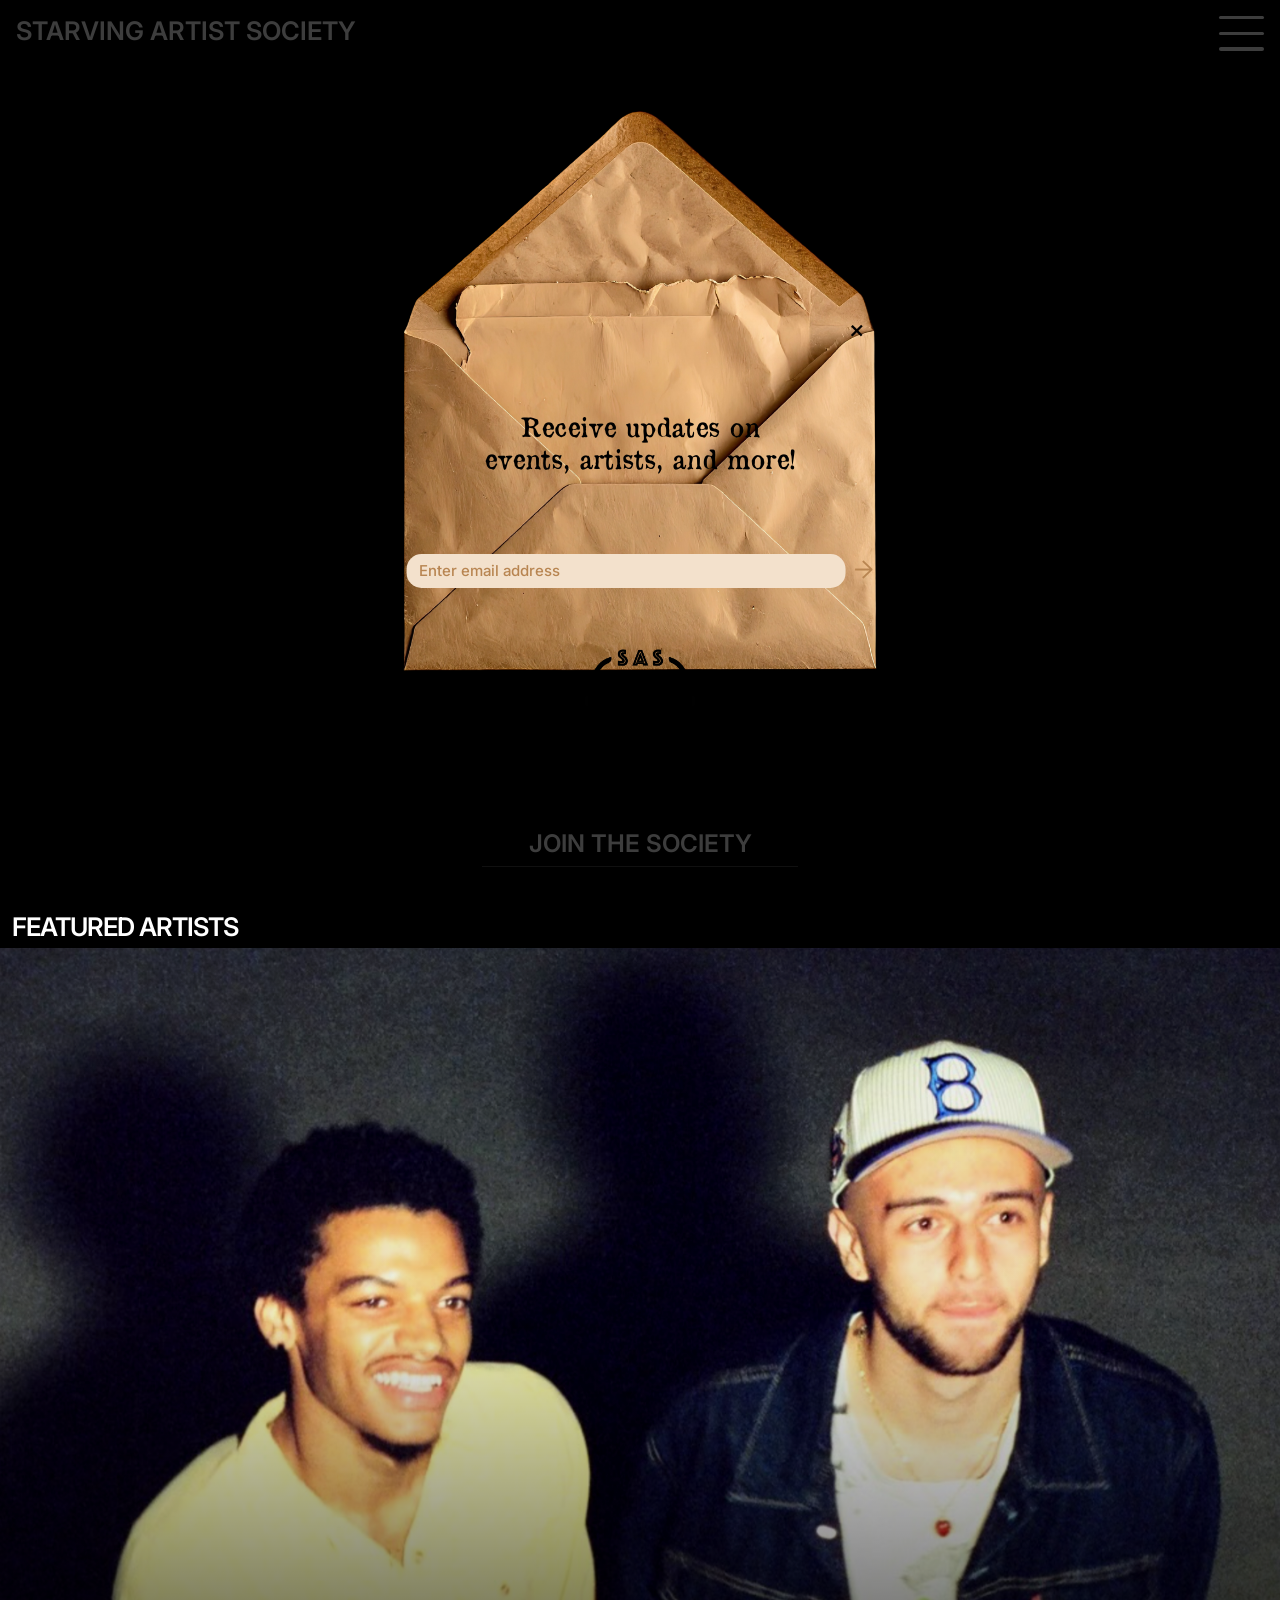
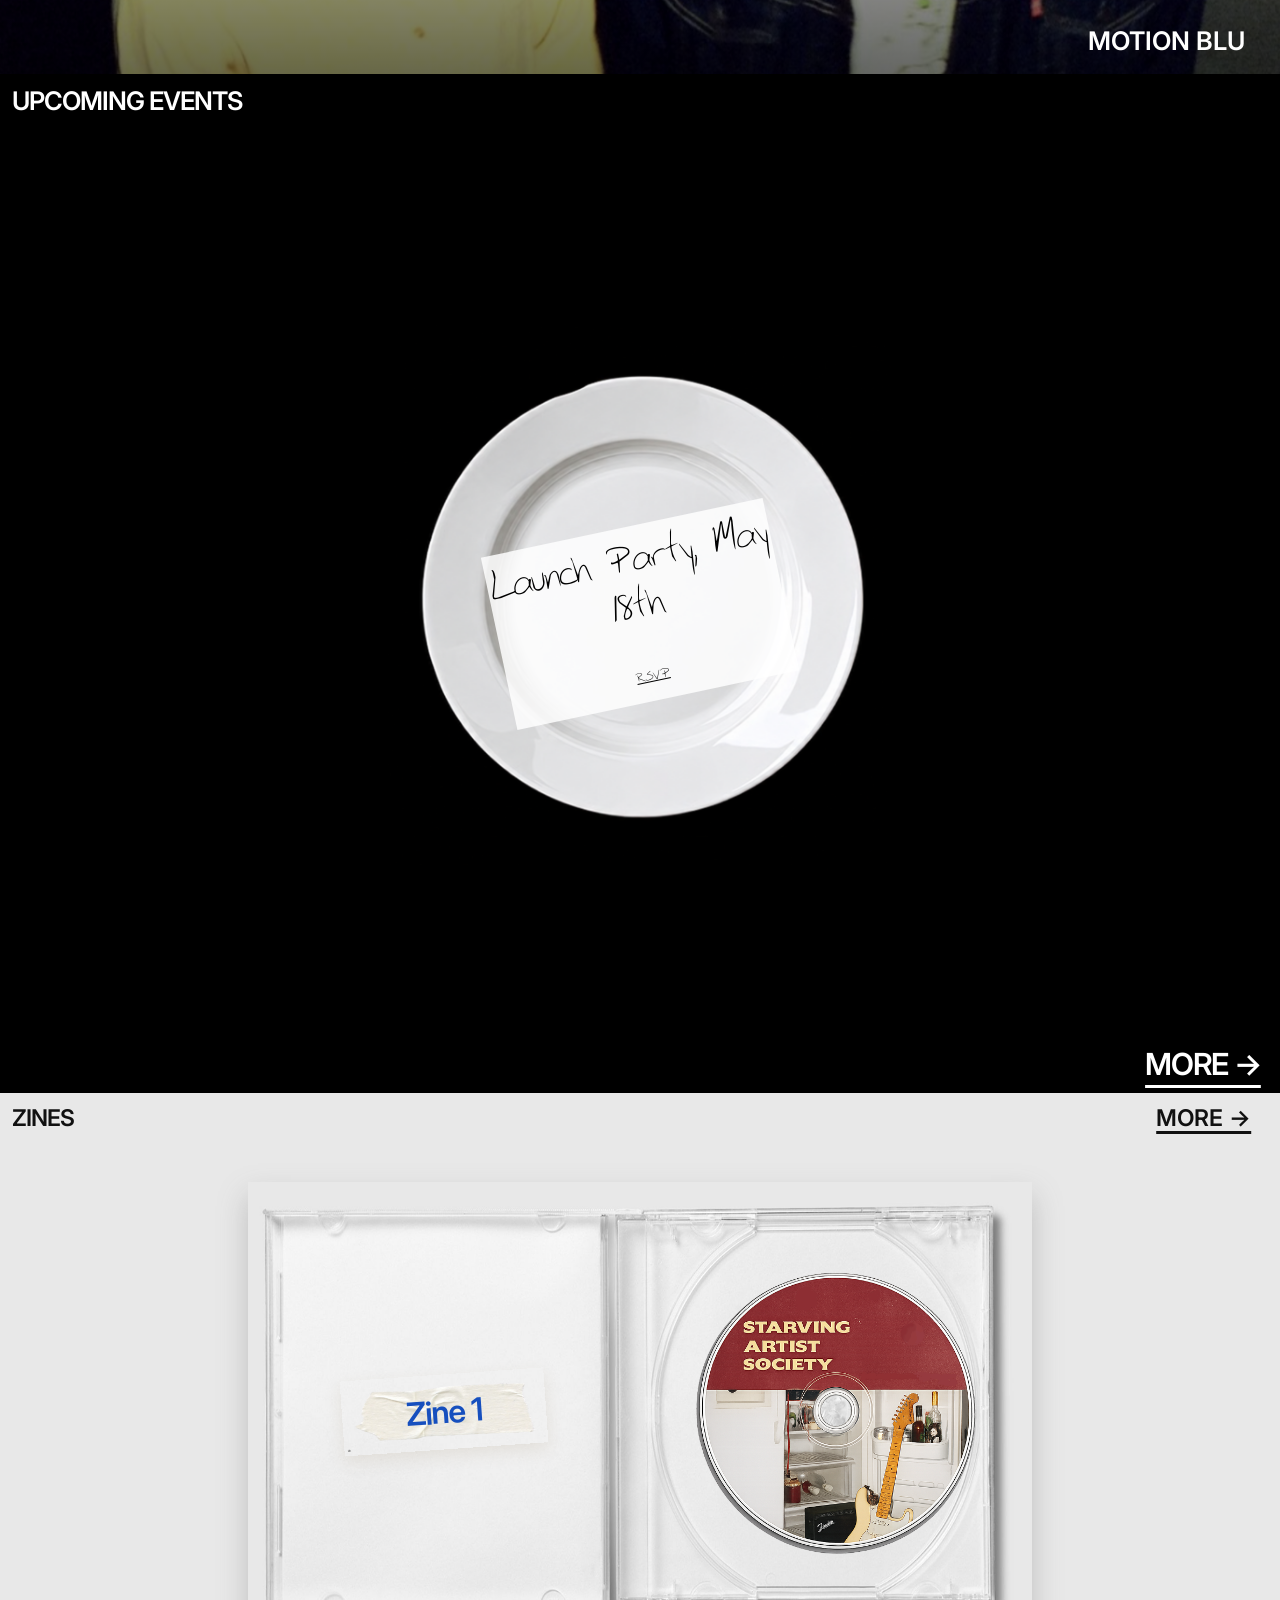
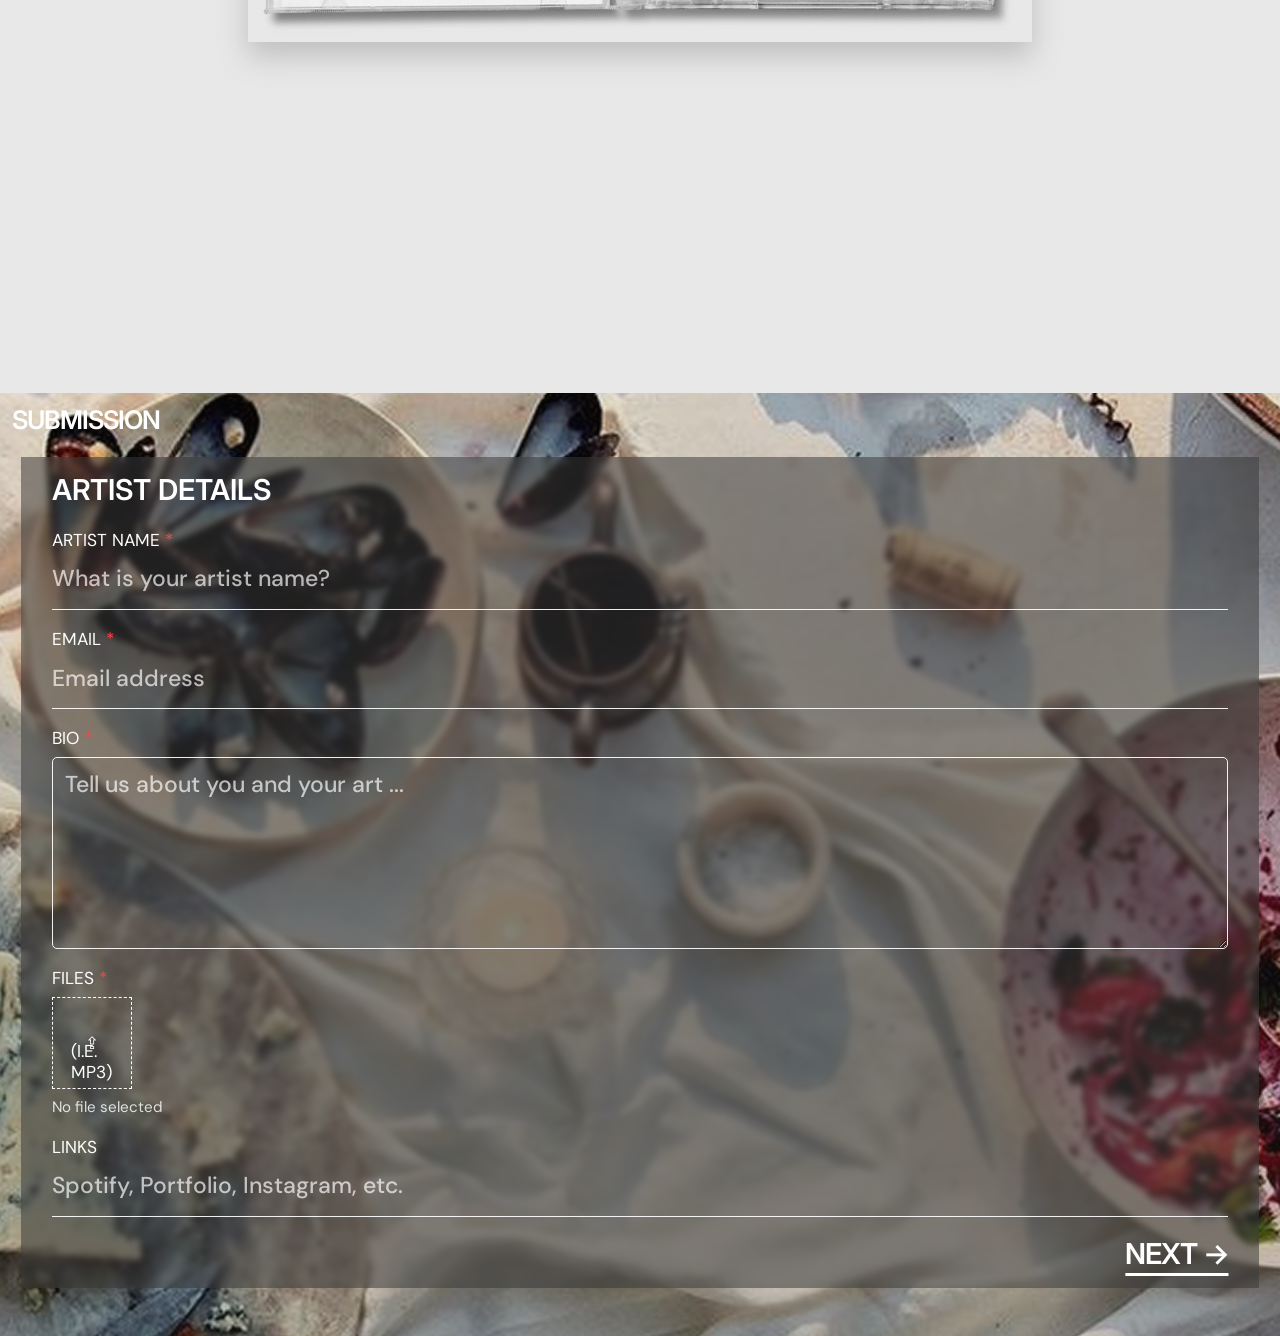
==== index.html @ 9ae30ccd "quiz" ====
<!DOCTYPE html>
<html lang="en">
  <head>
    <meta charset="UTF-8" />
    <meta name="viewport" content="width=device-width, initial-scale=1.0" />
    <title>Starving Artist Society</title>
    <link rel="icon" type="image/png" href="assets/sas-mark.png" />
    <link rel="preconnect" href="https://fonts.googleapis.com" />
    <link rel="preconnect" href="https://fonts.gstatic.com" crossorigin />
    <link
      href="https://fonts.googleapis.com/css2?family=DM+Sans:wght@400;500;700&family=Gochi+Hand&family=Inter:wght@400;500;600&family=Syne:wght@500;700;800&display=swap"
      rel="stylesheet"
    />
    <link rel="stylesheet" href="shared.css" />
    <link rel="stylesheet" href="home.css" />
  </head>
  <body>
    <div class="site-frame">
      <header class="hero" id="top">
        <nav class="topbar">
          <a class="brand" href="index.html#top">Starving Artist Society</a>
          <button
            class="menu-button"
            type="button"
            aria-expanded="false"
            aria-controls="mobile-menu"
            aria-label="Toggle navigation"
          >
            <span></span>
            <span></span>
            <span></span>
          </button>
        </nav>

        <div class="mobile-menu" id="mobile-menu">
          <div class="menu-panel">
            <div class="menu-links">
              <a class="menu-link is-current" href="index.html#top">Home</a>
              <a class="menu-link" href="events.html#top">Events</a>
              <a class="menu-link" href="zine.html">Zines</a>
              <a class="menu-link" href="gallery.html">Gallery</a>
              <a class="menu-link" href="about.html">About</a>
            </div>

            <div class="menu-divider"></div>

            <a class="menu-feature" href="index.html#submission">Submission &#8594;</a>
            <p class="menu-caption">Want to be featured on our platform?</p>

            <div class="menu-divider"></div>

            <a class="menu-secondary" href="join.html" data-open-subscribe-popup>Join the Society</a>
            <a class="menu-secondary" href="privacy.html">Privacy Policy</a>

            <div class="menu-socials">
              <a href="https://www.instagram.com/strvingartistsociety/" target="_blank" rel="noreferrer">Instagram</a>
              <a href="https://www.youtube.com/@StarvingArtistSociety" target="_blank" rel="noreferrer">YouTube</a>
            </div>
          </div>
        </div>

        <div class="hero-image">
          <div class="hero-overlay">
            <div class="hero-glow"></div>
            <a class="hero-cta" href="join.html" data-open-subscribe-popup>Join the Society</a>
          </div>
        </div>
      </header>

      <main>
        <section class="panel panel-dark" id="featured">
          <div class="section-label">Featured Artists</div>
          <div class="featured-slider">
            <div class="slider-track">
              <article class="slide featured-slide">
                <picture class="featured-picture">
                  <source
                    media="(max-width: 660px)"
                    srcset="assets/drive-import/Desktop/HOME page/Pictures (Original)/Motion_Blu_.jpeg"
                  />
                  <source
                    media="(max-width: 900px)"
                    srcset="assets/drive-import/Mobile/HOME page/Pictures (cropped)/motion_blu.jpeg"
                  />
                  <img
                    class="featured-image featured-image-motion"
                    src="assets/motion-blu-desktop.png"
                    alt="Motion Blu"
                  />
                </picture>
                <div class="featured-caption">Motion Blu</div>
              </article>
            </div>
          </div>
        </section>

        <section class="panel events-panel" id="events">
          <div class="section-label">Upcoming Events</div>
          <div class="events-empty-state">
            <div class="events-scene events-scene-desktop" aria-hidden="true">
              <div class="events-desktop-note">
                <p class="events-desktop-title">Launch Party, May 18th</p>
                <a href="https://partiful.com/e/tuugxE3MpQpRm1bbsCVL?c=Q7Jxri68" target="_blank" rel="noreferrer">RSVP</a>
              </div>
            </div>
            <div class="events-scene-mobile" aria-hidden="true">
              <div class="events-plate-card">
                <div class="events-plate-note">
                  <p>Launch Party, May 18th</p>
                  <a href="https://partiful.com/e/tuugxE3MpQpRm1bbsCVL?c=Q7Jxri68" target="_blank" rel="noreferrer">RSVP</a>
                </div>
              </div>
            </div>
          </div>
          <a class="panel-link" href="events.html">More &#8594;</a>
        </section>

        <section class="panel zines-panel" id="zines">
          <div class="section-label dark-text">Zines</div>
          <a class="zines-more-link" href="zine.html">More &#8594;</a>
          <div class="slider zine-slider">
            <div class="slider-track">
              <article class="slide slide-active zine-stage">
                <div class="jewel-case">
                  <div class="case-panel case-cover">
                    <div class="paper-label">Zine 1</div>
                  </div>
                  <div class="case-panel case-disc">
                    <a class="disc-link" href="zine-view.html" aria-label="Open Zine 1">
                      <div class="disc">
                        <span class="disc-hole"></span>
                      </div>
                    </a>
                  </div>
                </div>
              </article>
            </div>
          </div>
        </section>

        <section class="panel submission-panel" id="submission">
          <div class="section-label">Submission</div>
          <div class="submission-card">
            <div class="submission-form-state">
              <h2>Artist Details</h2>

              <form
                class="submission-form"
                name="artist-submission"
                method="POST"
                data-netlify="true"
                netlify-honeypot="bot-field"
                enctype="multipart/form-data"
                novalidate
              >
                <input type="hidden" name="form-name" value="artist-submission" />
                <p class="sr-only">
                  <label>
                    Don't fill this out if you're human:
                    <input name="bot-field" />
                  </label>
                </p>
                <label>
                  <span>Artist Name <em>*</em></span>
                  <input type="text" name="artistName" placeholder="What is your artist name?" required />
                </label>

                <label>
                  <span>Email <em>*</em></span>
                  <input type="email" name="email" placeholder="Email address" required />
                </label>

                <label>
                  <span>Bio <em>*</em></span>
                  <textarea name="bio" rows="4" placeholder="Tell us about you and your art ..." required></textarea>
                </label>

                <div class="submission-file-row">
                  <span class="submission-field-title">Files <em>*</em></span>
                  <label class="upload-tile">
                    <input class="upload-input" type="file" name="files" accept=".mp3,audio/*,.pdf,.png,.jpg,.jpeg" required />
                    <span class="upload-icon" aria-hidden="true">&#8682;</span>
                    <span class="upload-hint">(i.e. MP3)</span>
                  </label>
                  <p class="upload-filename" aria-live="polite">No file selected</p>
                </div>

                <label>
                  <span>Links</span>
                  <input type="text" name="links" placeholder="Spotify, Portfolio, Instagram, etc." />
                </label>

                <div class="submission-actions">
                  <button type="submit" class="next-link">Next &#8594;</button>
                </div>
              </form>
            </div>

            <div class="submission-success-state" hidden>
              <img
                class="submission-success-mark"
                src="assets/drive-import/Desktop/SUBMISSION page/Other Assets/SAS_logo_(offwhite).png"
                alt="Starving Artist Society"
              />
              <p class="submission-success-message">
                Thank you for sharing your work with us! We&rsquo;ve received your submission
                and a confirmation state has been saved here for review.
              </p>
              <div class="submission-actions submission-actions-success">
                <button type="button" class="next-link submission-done-button">Done</button>
              </div>
            </div>
          </div>
        </section>
      </main>
    </div>

    <div class="subscribe-modal" hidden>
      <div class="subscribe-modal-backdrop" data-close-subscribe-popup></div>
      <div
        class="subscribe-modal-dialog"
        role="dialog"
        aria-modal="true"
        aria-labelledby="subscribe-modal-title"
      >
        <button
          class="subscribe-modal-close"
          type="button"
          aria-label="Close popup"
          data-close-subscribe-popup
        >
          &times;
        </button>

        <div class="subscribe-modal-card subscribe-modal-form-state">
          <p class="subscribe-modal-copy">Receive updates on events, artists, and more!</p>

          <form
            class="subscribe-modal-form"
            name="join-the-society"
            method="POST"
            data-netlify="true"
            netlify-honeypot="bot-field"
            novalidate
          >
            <input type="hidden" name="form-name" value="join-the-society" />
            <p class="sr-only">
              <label>
                Don't fill this out if you're human:
                <input name="bot-field" />
              </label>
            </p>
            <label class="subscribe-modal-input-shell">
              <span class="sr-only">Email address</span>
              <input
                class="subscribe-modal-input"
                type="email"
                name="email"
                placeholder="Enter email address"
                required
              />
            </label>

            <button class="subscribe-modal-submit" type="submit" aria-label="Subscribe">
              &#8594;
            </button>
          </form>

          <img
            class="subscribe-modal-mark"
            src="assets/drive-import/Desktop/JOIN THE SOCIETY page/Other Assets/SAS_logo_(black).png"
            alt=""
            aria-hidden="true"
          />
          <h2 class="subscribe-modal-title" id="subscribe-modal-title">Join the Society</h2>
        </div>

        <div class="subscribe-modal-card subscribe-modal-success-state" hidden>
          <p class="subscribe-modal-success-heading">You&rsquo;ve Subscribed</p>
          <p class="subscribe-modal-success-copy">You should be receiving an email confirmation.</p>

          <img
            class="subscribe-modal-mark"
            src="assets/drive-import/Desktop/JOIN THE SOCIETY page/Other Assets/SAS_logo_(black).png"
            alt=""
            aria-hidden="true"
          />
          <h2 class="subscribe-modal-title">Join the Society</h2>
        </div>
      </div>
    </div>

    <script src="script.js"></script>
  </body>
</html>
---- shared.css ----
:root {
  --page-bg: #ececec;
  --panel-border: #3158ff;
  --panel-border-alt: #7d3cff;
  --ink: #ffffff;
  --dark: #050505;
  --blue: #164fbe;
  --overlay: rgba(55, 55, 55, 0.48);
  --light-ink: #111111;
  --muted: rgba(255, 255, 255, 0.72);
  --panel-gap: 0;
  --section-pad: 0.75rem;
}

@font-face {
  font-family: "Circ Handwriting";
  src: url("assets/drive-import/Desktop/HOME page/Fonts/circhand.ttf") format("truetype");
  font-style: normal;
  font-weight: 250;
}

@font-face {
  font-family: "Top Secret Stamp";
  src: url("assets/drive-import/Desktop/JOIN THE SOCIETY page/Fonts/TopSecretStamp-Regular.ttf") format("truetype");
  font-style: normal;
  font-weight: 400;
}

@font-face {
  font-family: "OldNewspaperTypes";
  src: url("assets/drive-import/Desktop/JOIN THE SOCIETY page/Fonts/OldNewspaperTypes.ttf") format("truetype");
  font-style: normal;
  font-weight: 500;
}

* {
  box-sizing: border-box;
}

html {
  scroll-behavior: smooth;
}

html,
body {
  margin: 0;
  min-height: 100%;
  background: #000;
}

body {
  min-height: 100vh;
  font-family: "DM Sans", sans-serif;
  color: var(--ink);
}

a,
button,
input,
textarea {
  font: inherit;
}

button {
  cursor: pointer;
}

.site-frame {
  width: 100%;
  margin: 0 auto;
  padding: 0;
  background: #000;
}

.hero,
main > .panel {
  min-height: 100vh;
}

.topbar {
  position: absolute;
  inset: 1rem 1rem auto;
  z-index: 3;
  display: flex;
  align-items: flex-start;
  justify-content: space-between;
  gap: 1rem;
}

.brand,
.section-label,
.hero-cta,
.panel-link,
.next-link {
  text-transform: uppercase;
  text-decoration: none;
}

.brand,
.section-label,
.hero-cta,
.panel-link,
.featured-caption,
.next-link,
.plate-title,
.plate-name,
.plate-link,
.menu-link,
.menu-feature,
.menu-secondary,
.submission-card h2,
.hero-center-title,
.tray-card h2,
.calendar-sheet-header h2,
.calendar-sheet-header span,
.join-footer-link {
  font-family: "Inter", sans-serif;
}

.brand {
  color: var(--ink);
  max-width: 413px;
  font-family: "Inter", sans-serif;
  font-size: clamp(1.55rem, 2vw, 1.875rem);
  font-style: normal;
  font-weight: 600;
  line-height: 1.2;
  text-align: center;
}

.menu-button {
  display: inline-flex;
  flex-direction: column;
  justify-content: space-between;
  width: clamp(2rem, 3.5vw, 3.125rem);
  height: clamp(1.5rem, 2.7vw, 3.125rem);
  padding: 0;
  border: 0;
  background: transparent;
}

.menu-button span {
  display: block;
  width: 100%;
  height: 0.2rem;
  border-radius: 999px;
  background: var(--ink);
  transition: transform 180ms ease, opacity 180ms ease;
}

.menu-button.is-open span:nth-child(1) {
  transform: translateY(clamp(0.65rem, 1.2vw, 1rem)) rotate(45deg);
}

.menu-button.is-open span:nth-child(2) {
  opacity: 0;
}

.menu-button.is-open span:nth-child(3) {
  transform: translateY(clamp(-0.65rem, -1.2vw, -1rem)) rotate(-45deg);
}

.mobile-menu {
  position: fixed;
  inset: 0;
  z-index: 4;
  display: flex;
  justify-content: flex-end;
  width: 100%;
  min-height: 100vh;
  background:
    linear-gradient(90deg, rgba(0, 0, 0, 0.02) 0%, rgba(0, 0, 0, 0.06) 52%, rgba(0, 0, 0, 0.16) 63%, rgba(0, 0, 0, 0.28) 100%);
  backdrop-filter: blur(3px);
  opacity: 0;
  pointer-events: none;
  transform: translateY(-0.6rem);
  transition: opacity 180ms ease, transform 180ms ease;
}

.mobile-menu.is-open {
  opacity: 1;
  pointer-events: auto;
  transform: translateY(0);
}

.menu-panel {
  display: flex;
  flex-direction: column;
  width: min(36.8vw, 33.125rem);
  min-width: 20rem;
  min-height: 100vh;
  padding: clamp(4.7rem, 6vw, 5.5rem) clamp(1.6rem, 2vw, 1.625rem) 1.2rem;
  overflow-y: auto;
  background:
    linear-gradient(270.32deg, rgba(0, 0, 0, 0.96) 12.2%, rgba(0, 0, 0, 0.62) 99.69%);
  box-shadow: -3rem 0 4rem rgba(0, 0, 0, 0.18);
}

.menu-links {
  display: grid;
  gap: clamp(2rem, 3.2vw, 3.5rem);
}

.menu-link,
.menu-feature,
.menu-secondary,
.menu-socials a {
  color: var(--ink);
  text-decoration: none;
  text-transform: uppercase;
}

.menu-link {
  width: fit-content;
  font-size: clamp(1.55rem, 2vw, 1.875rem);
  font-weight: 600;
  line-height: 1.2;
  letter-spacing: 0;
}

.menu-link.is-current {
  text-decoration: underline;
  text-decoration-thickness: 3px;
  text-underline-offset: 0.28em;
}

.menu-divider {
  width: 100%;
  height: 2px;
  margin: clamp(1.6rem, 2.5vw, 2rem) 0;
  background: rgba(255, 255, 255, 0.82);
}

.menu-feature {
  font-size: clamp(1.55rem, 2vw, 1.875rem);
  font-weight: 600;
  line-height: 1.2;
  letter-spacing: 0;
}

.menu-caption {
  margin: 0.8rem 0 0;
  color: rgba(255, 255, 255, 0.9);
  font-size: clamp(0.9rem, 1.2vw, 1rem);
  text-transform: uppercase;
}

.menu-secondary {
  width: fit-content;
  margin-bottom: clamp(1.5rem, 2vw, 2.25rem);
  font-size: clamp(1.55rem, 2vw, 1.875rem);
  font-weight: 600;
  line-height: 1.2;
  letter-spacing: 0;
}

.menu-socials {
  display: flex;
  justify-content: flex-end;
  gap: 1.75rem;
  margin-top: auto;
  padding-top: 1rem;
  padding-right: 0.4rem;
  flex-wrap: wrap;
}

.menu-socials a {
  font-size: clamp(0.95rem, 1.2vw, 1.125rem);
  font-weight: 600;
  line-height: 22px;
  letter-spacing: 0;
}

.hero {
  position: relative;
  display: flex;
  flex-direction: column;
}

.hero-image {
  position: relative;
  min-height: 100vh;
  flex: 1 0 auto;
  background:
    linear-gradient(180deg, rgba(15, 10, 10, 0.08) 0%, rgba(11, 8, 8, 0.16) 46%, rgba(11, 8, 8, 0.72) 100%),
    radial-gradient(circle at 47% 12%, rgba(255, 242, 208, 0.85) 0 4.5rem, rgba(255, 242, 208, 0) 4.6rem),
    linear-gradient(180deg, rgba(229, 149, 88, 0.3), rgba(26, 17, 12, 0.1)),
    url("assets/home-hero.png")
      center 35% / cover no-repeat;
}

.hero-image::after {
  content: "";
  position: absolute;
  inset: auto 0 0;
  height: 7rem;
  background: linear-gradient(180deg, rgba(0, 0, 0, 0), rgba(0, 0, 0, 0.34));
}

.hero-overlay {
  position: absolute;
  inset: 0;
  display: grid;
  place-items: end center;
  padding: 2rem;
}

.hero-glow {
  position: absolute;
  inset: auto 50% 2.75rem;
  width: 13rem;
  height: 1px;
  background: rgba(255, 255, 255, 0.72);
  transform: translateX(-50%);
}

.hero-cta {
  position: relative;
  z-index: 1;
  color: var(--ink);
  font-size: clamp(1.2rem, 2vw, 2rem);
  font-weight: 600;
  line-height: 1.2;
  letter-spacing: -0.04em;
}

.panel {
  position: relative;
  background: var(--dark);
}

.panel-dark {
  border-top: 0;
}

.panel + .panel {
  border-top: 0;
}

.section-label {
  position: absolute;
  top: var(--section-pad);
  left: var(--section-pad);
  z-index: 2;
  font-size: clamp(1.4rem, 1.8vw, 1.875rem);
  font-weight: 600;
  line-height: 1.2;
  letter-spacing: -0.04em;
}

.dark-text {
  color: var(--light-ink);
}

.slider {
  position: relative;
}

.slider-track {
  position: relative;
}

.slide {
  display: none;
}

.slide.slide-active {
  display: block;
}

.slider-arrow {
  position: absolute;
  top: 50%;
  z-index: 2;
  width: 3rem;
  height: 3rem;
  border: 0;
  color: var(--ink);
  background: transparent;
  font-size: 4rem;
  line-height: 1;
  transform: translateY(-50%);
}

.slider-arrow-left {
  left: 0.5rem;
}

.slider-arrow-right {
  right: 0.5rem;
}

.dark-arrow {
  color: var(--light-ink);
}

#featured {
  display: flex;
  flex-direction: column;
  justify-content: flex-start;
  min-height: 100vh;
  background: #000;
}

#featured .section-label {
  color: #fff;
  font-size: clamp(1.5rem, 2vw, 1.875rem);
  font-weight: 600;
}

#featured .slider {
  flex: 1 1 auto;
}

#featured .slider-track,
#featured .slide,
#featured .slide.slide-active {
  height: 100%;
}

#featured .slider-arrow {
  width: clamp(3rem, 5.5vw, 5rem);
  height: clamp(3rem, 5.5vw, 5rem);
  font-size: clamp(3.2rem, 5.4vw, 5rem);
  color: #fff;
}

#featured .slider-arrow-left {
  left: 0;
}

#featured .slider-arrow-right {
  right: 0;
}

.featured-card {
  position: relative;
  min-height: 100vh;
  background-color: #1a1a1a;
}

.featured-card::before {
  content: "";
  position: absolute;
  inset: 0;
  background-position: center;
  background-size: cover;
  filter: grayscale(1) contrast(1.03);
}

.featured-card::after {
  content: "";
  position: absolute;
  inset: 0;
  background: linear-gradient(180deg, rgba(0, 0, 0, 0.22), rgba(0, 0, 0, 0.16) 40%, rgba(0, 0, 0, 0.56) 100%);
}

.featured-card-aysu::before {
  background-image: url("assets/aysu.png");
  background-position: center 34%;
  background-size: cover;
}

.featured-card-luna::before {
  background-image: url("https://images.unsplash.com/photo-1501386761578-eac5c94b800a?auto=format&fit=crop&w=1600&q=80");
}

.featured-caption {
  position: absolute;
  right: clamp(1rem, 2vw, 3.125rem);
  bottom: clamp(1rem, 2vw, 2.25rem);
  z-index: 1;
  width: min(14rem, 20vw);
  font-size: clamp(1.5rem, 2vw, 1.875rem);
  font-weight: 600;
  line-height: 1.2;
  letter-spacing: -0.04em;
  text-align: center;
  color: #fff;
}

.events-panel {
  display: flex;
  flex-direction: column;
  justify-content: flex-start;
  min-height: 100vh;
  padding: 4.2rem 0 0.6rem;
  overflow: hidden;
  background: #000;
}

.events-panel .section-label {
  color: #fff;
  font-size: clamp(1.5rem, 2vw, 1.875rem);
  font-weight: 600;
}

.plate-stage {
  display: grid;
  place-items: center;
  flex: 1 1 auto;
  min-height: 0;
  padding: 0.2rem 1rem 0;
}

.plate-card {
  position: relative;
  display: flex;
  flex-direction: column;
  align-items: center;
  justify-content: center;
  width: min(calc(100vh - 5.5rem), 92vw);
  aspect-ratio: 1;
  padding: 23% 0 20%;
  color: var(--blue);
  text-align: center;
  background: #000 url("assets/plate-trimmed.png") center center / contain no-repeat;
}

.plate-card::before,
.plate-card::after {
  content: "";
  position: absolute;
  inset: 0;
}

.plate-card::before {
  display: none;
}

.plate-card::after {
  display: none;
}

.plate-title,
.plate-name {
  margin: 0;
  width: min(40%, 26rem);
  text-align: center;
}

.plate-title {
  font-size: clamp(1.9rem, 3.1vw, 30px);
  font-weight: 600;
  line-height: 1.2;
  letter-spacing: -0.04em;
  color: #10449e;
}

.plate-subtitle,
.plate-meta {
  margin: 0;
  width: min(34%, 236.83px);
  font-size: clamp(1rem, 1.8vw, 18px);
  line-height: 22px;
  text-align: center;
  color: #10449e;
}

.plate-subtitle {
  margin-top: clamp(1.4rem, 2.2vw, 2.2rem);
  text-transform: uppercase;
}

.plate-name {
  margin-top: clamp(0.5rem, 1vw, 0.85rem);
  font-size: clamp(1.9rem, 3.1vw, 30px);
  font-weight: 600;
  line-height: 1.2;
  color: #10449e;
}

.plate-meta:first-of-type {
  margin-top: clamp(1rem, 1.7vw, 1.5rem);
}

.plate-meta + .plate-meta {
  margin-top: 0.1rem;
}

.plate-link {
  color: var(--blue);
  width: min(40%, 24rem);
  margin-top: clamp(1.6rem, 2.4vw, 2.4rem);
  font-size: clamp(1.9rem, 3.1vw, 30px);
  font-weight: 600;
  line-height: 1.2;
  text-align: center;
  text-decoration-thickness: 0.12em;
  text-underline-offset: 0.2em;
}

.panel-link,
.next-link {
  display: inline-flex;
  align-items: center;
  justify-content: flex-end;
  color: var(--ink);
  font-size: clamp(1.25rem, 2.1vw, 2rem);
  font-weight: 600;
  line-height: 1.2;
  letter-spacing: -0.04em;
}

.panel-link {
  width: 100%;
  padding: 0 1.1rem 0.4rem;
  justify-content: flex-end;
}

.events-panel .panel-link {
  color: #fff;
  font-size: clamp(1.9rem, 2.5vw, 30px);
  font-weight: 600;
  text-decoration: underline;
  text-decoration-thickness: 3px;
  text-underline-offset: 0.32em;
  padding-bottom: 0;
}

.zines-panel {
  display: flex;
  flex-direction: column;
  justify-content: center;
  min-height: 100vh;
  padding-top: 4rem;
  background: #efefef;
}

.zines-more-link {
  position: absolute;
  top: 0.75rem;
  right: 1.8rem;
  z-index: 3;
  color: #111;
  font-family: "Inter", sans-serif;
  font-size: clamp(1.4rem, 1.8vw, 1.875rem);
  font-weight: 600;
  line-height: 1.2;
  text-transform: uppercase;
  text-decoration: underline;
  text-decoration-thickness: 3px;
  text-underline-offset: 0.22em;
}

.zine-stage {
  display: none;
  align-items: center;
  justify-content: center;
  min-height: calc(100vh - 4rem);
  padding: 2rem 2.5rem 3.5rem;
}

.slide.slide-active.zine-stage {
  display: flex;
}

.jewel-case {
  position: relative;
  display: grid;
  grid-template-columns: 1fr 1fr;
  width: min(92vw, 78rem);
  min-height: min(72vh, 42rem);
  margin: 0 auto;
  background: url("assets/cd-case.png") center center / 100% 100% no-repeat;
  box-shadow: 0 1.2rem 2.4rem rgba(128, 128, 128, 0.28);
}

.case-panel {
  position: relative;
  min-height: min(72vh, 42rem);
  overflow: hidden;
  border: 0;
  background: transparent;
}

.case-panel::before {
  display: none;
}

.case-cover {
  display: grid;
  place-items: center;
  background: transparent;
}

.paper-label {
  position: absolute;
  left: 50%;
  top: 50%;
  width: min(54%, 24rem);
  min-height: 6.9rem;
  display: grid;
  place-items: center;
  padding: 1rem 1.8rem;
  color: var(--blue);
  font-family: "Inter", sans-serif;
  font-size: clamp(2.7rem, 3.8vw, 4rem);
  font-weight: 600;
  letter-spacing: -0.06em;
  text-transform: uppercase;
  background: url("assets/paper-label.png") center center / 100% 100% no-repeat;
  transform: translate(-50%, -50%) rotate(-4deg);
  box-shadow: 0 0.4rem 1rem rgba(210, 204, 192, 0.45);
}

.alt-cover .paper-label {
  transform: translate(-50%, -50%) rotate(2deg);
}

.case-disc {
  display: grid;
  place-items: center;
  padding-left: clamp(0.6rem, 1.5vw, 1.4rem);
}

.disc-link {
  display: grid;
  place-items: center;
  width: 100%;
  height: 100%;
}

.disc {
  position: relative;
  width: min(78%, 30rem);
  aspect-ratio: 1;
  border-radius: 50%;
  background: url("assets/Untitled_Artwork 10.png") center center / cover no-repeat;
}

.disc::before {
  display: none;
}

.disc::after {
  display: none;
}

.alt-disc::before {
  display: none;
}

.alt-disc {
  background-image: url("assets/Untitled_Artwork 10.png");
}

.disc-hole {
  display: none;
}

.submission-panel {
  display: flex;
  flex-direction: column;
  justify-content: center;
  min-height: clamp(46rem, 92svh, 56rem);
  padding: 4rem 1.125rem;
  background:
    linear-gradient(180deg, rgba(232, 228, 220, 0.18), rgba(202, 197, 189, 0.34)),
    url("assets/submission-background.png") center center / cover no-repeat;
}

.submission-panel .section-label {
  color: #fff;
  font-size: clamp(1.5rem, 2vw, 1.875rem);
  font-weight: 600;
}

.submission-card {
  width: min(96.7vw, 82.125rem);
  margin: auto;
  padding: 1.35rem 1.9rem 0.9rem;
  background: rgba(56, 56, 56, 0.52);
  backdrop-filter: blur(3px);
}

.submission-card h2 {
  width: min(30vw, 25.8125rem);
  margin: 0 0 1.4rem;
  font-size: clamp(1.8rem, 2vw, 1.875rem);
  font-weight: 600;
  line-height: 1.2;
  letter-spacing: 0;
  color: #fff;
  text-transform: uppercase;
}

.submission-form {
  display: grid;
  gap: 1.6rem;
}

.submission-form label {
  display: grid;
  gap: 0.9rem;
}

.submission-form span {
  font-size: clamp(1rem, 1.35vw, 1.25rem);
  font-weight: 400;
  line-height: 1.2;
  color: #fff;
  text-transform: uppercase;
}

.submission-form em {
  color: #ff4343;
  font-style: normal;
}

.submission-form input,
.submission-form textarea {
  width: 100%;
  padding: 0 0 0.65rem;
  border: 0;
  border-bottom: 1px solid rgba(255, 255, 255, 0.92);
  color: var(--ink);
  background: transparent;
  outline: none;
}

.submission-form textarea {
  min-height: 8.75rem;
  padding: 0.55rem 0.55rem 0.75rem;
  border: 1px solid rgba(255, 255, 255, 0.92);
  border-radius: 5px;
  resize: vertical;
}

.submission-form input::placeholder,
.submission-form textarea::placeholder {
  color: rgba(255, 255, 255, 0.68);
  font-size: clamp(1.2rem, 1.8vw, 1.5625rem);
  font-weight: 500;
  line-height: 1.2;
}

.submission-actions {
  display: flex;
  justify-content: flex-end;
  margin-top: 0.1rem;
}

.next-link {
  padding: 0;
  border: 0;
  color: var(--ink);
  background: transparent;
  font-size: clamp(1.8rem, 2vw, 1.875rem);
  font-weight: 600;
  text-decoration: underline;
  text-decoration-thickness: 3px;
  text-underline-offset: 0.32em;
}

.events-hero-image {
  min-height: clamp(48rem, 100svh, 55rem);
  background:
    linear-gradient(180deg, rgba(0, 0, 0, 0.46), rgba(0, 0, 0, 0.46)),
    url("assets/events-hero.jpg") center center / cover no-repeat;
}

.events-hero-overlay {
  place-items: center;
}

.hero-center-title {
  position: relative;
  z-index: 1;
  width: min(28vw, 25.8125rem);
  font-size: clamp(1.8rem, 2vw, 1.875rem);
  font-weight: 600;
  line-height: 1.2;
  text-align: center;
  text-transform: uppercase;
}

.event-upcoming-panel {
  display: flex;
  flex-direction: column;
  min-height: clamp(48rem, 100svh, 56rem);
  padding-top: 4rem;
  background: #f9f6ef;
}

.events-upcoming-empty {
  display: grid;
  place-items: center;
  flex: 1 1 auto;
  padding: 1rem 1.2rem 2rem;
}

.events-upcoming-note {
  position: relative;
  width: min(100%, 90.625rem);
  min-height: min(44rem, 78vh);
  padding: 0;
  text-align: center;
  background:
    url("assets/drive-import/Desktop/EVENTS page/Pictures (Original)/Silver_Platter_with_Note.png")
      center center / cover no-repeat;
}

.events-upcoming-note h2 {
  position: absolute;
  left: 50%;
  top: 30%;
  margin: 0;
  color: #10449e;
  font-size: clamp(1.8rem, 2.2vw, 1.875rem);
  font-weight: 600;
  line-height: 1.2;
  text-transform: uppercase;
  transform: translateX(-50%);
}

.events-upcoming-note a {
  position: absolute;
  left: 50%;
  top: 39%;
  display: inline-block;
  color: #10449e;
  font-size: clamp(1rem, 1.2vw, 1.125rem);
  font-weight: 400;
  line-height: 1.25;
  text-decoration: none;
  transform: translateX(-50%);
}

.events-upcoming-note a::after {
  content: "";
  display: block;
  width: 8.125rem;
  margin: 0.3rem auto 0;
  border-top: 1px solid #10449e;
}

.past-events-panel {
  display: flex;
  flex-direction: column;
  min-height: clamp(50rem, 100svh, 57rem);
  padding: 2.25rem 1.25rem 1.35rem;
  background: #000;
}

.past-events-hold {
  display: grid;
  flex: 1 1 auto;
  place-items: center;
  align-content: center;
  gap: 1.6rem;
  padding: 2rem 1rem 1rem;
}

.past-events-gif {
  width: min(22.25rem, 44vw);
  height: auto;
  object-fit: contain;
}

.past-events-hold p {
  margin: 0;
  color: #fff;
  font-family: "Inter", sans-serif;
  font-size: clamp(1.7rem, 2.2vw, 1.875rem);
  font-weight: 600;
  line-height: 1.2;
  text-align: center;
  text-transform: uppercase;
}

.past-events-panel .panel-link {
  align-self: flex-end;
  margin-top: auto;
  margin-right: 0.35rem;
}

.calendar-collage-panel {
  display: flex;
  flex-direction: column;
  min-height: clamp(48rem, 100svh, 56.5rem);
  padding: 3.9rem 0 0;
  background:
    linear-gradient(180deg, rgba(20, 15, 14, 0.1), rgba(20, 15, 14, 0.22)),
    url("assets/calendar-background.png") center center / cover no-repeat;
}

.calendar-gallery-shell {
  flex: 1 1 auto;
  display: grid;
  place-items: start center;
  padding: 0 1rem 2rem;
}

.calendar-sheet {
  width: min(70.4vw, 63.5rem);
  margin: 0 auto;
  padding: 2.6rem 2.9rem 2rem;
  color: #6a6561;
  background: linear-gradient(180deg, #faf6ef, #f5f0e7);
  box-shadow: 0 1rem 2.2rem rgba(88, 77, 68, 0.2);
}

.calendar-sheet-header {
  display: flex;
  align-items: center;
  justify-content: space-between;
  margin-bottom: 2rem;
}

.calendar-sheet-header h2,
.calendar-sheet-header span {
  margin: 0;
  font-size: clamp(2rem, 3vw, 3rem);
  font-weight: 600;
  line-height: 1.2;
  text-transform: uppercase;
}

.calendar-weekdays,
.calendar-grid-board {
  display: grid;
  grid-template-columns: repeat(7, minmax(0, 1fr));
  position: relative;
}

.calendar-weekdays {
  margin-bottom: 0.4rem;
}

.calendar-weekdays span {
  padding: 0.6rem 0.35rem;
  color: #494542;
  font-size: 0.85rem;
  text-transform: uppercase;
  text-align: center;
}

.calendar-grid-board > div {
  min-height: 5.75rem;
  padding: 0.6rem;
  border: 1px solid rgba(120, 110, 100, 0.48);
  font-size: 0.95rem;
  background: rgba(250, 246, 239, 0.66);
}

.calendar-note,
.calendar-range {
  font-family: "Snell Roundhand", "Segoe Script", "Apple Chancery", "Bradley Hand", cursive;
  font-size: clamp(1.45rem, 1.85vw, 2rem);
  font-weight: 500;
  line-height: 1.02;
  letter-spacing: 0.03em;
  color: #7f4d54;
}

.calendar-note {
  display: grid;
  place-items: center;
  text-align: center;
  padding: 0.45rem 0.5rem;
}

.calendar-note-special {
  transform: rotate(-8deg);
}

.calendar-note-last {
  transform: rotate(-5deg);
}

.calendar-note-reopen {
  transform: rotate(-6deg);
}

.calendar-range {
  display: flex;
  align-items: center;
  justify-content: center;
  gap: 0.85rem;
  min-height: auto;
  padding: 0;
  border: 0;
  background: transparent;
  text-align: center;
  z-index: 2;
  pointer-events: none;
}

.calendar-range::before,
.calendar-range::after {
  content: "";
  flex: 1 1 auto;
  border-top: 2px solid rgba(127, 77, 84, 0.9);
}

.calendar-range-closed {
  grid-column: 4 / span 4;
  grid-row: 4;
  margin: 0 0.7rem;
}

.calendar-range-break {
  grid-column: 1 / span 5;
  grid-row: 5;
  align-self: end;
  margin: 0 0.75rem 0.95rem;
  min-height: 0;
  border: 0;
}

.calendar-range-break::before {
  content: "";
  width: 100%;
  border-top: 2px solid rgba(127, 77, 84, 0.9);
}

.calendar-range-break::after {
  display: none;
}

.gallery-page {
  background: #000;
}

.gallery-hero-image {
  min-height: clamp(48rem, 100svh, 55rem);
  background:
    linear-gradient(180deg, rgba(0, 0, 0, 0.46), rgba(0, 0, 0, 0.46)),
    url("assets/drive-import/Desktop/GALLERY page/Pictures (Original)/Guitar_against_the_fridge.jpg")
      center center / cover no-repeat;
}

.gallery-hold-panel {
  display: flex;
  flex-direction: column;
  min-height: clamp(48rem, 100svh, 55.625rem);
  background: #000;
}

.gallery-hold-stage {
  display: grid;
  flex: 1 1 auto;
  place-items: center;
  align-content: center;
  gap: 1.8rem;
  padding: 2rem 1rem;
}

.gallery-hold-gif {
  width: min(22.25rem, 44vw);
  height: auto;
  object-fit: contain;
}

.gallery-hold-stage p {
  margin: 0;
  color: #fff;
  font-family: "Inter", sans-serif;
  font-size: clamp(1.7rem, 2.2vw, 1.875rem);
  font-weight: 600;
  line-height: 1.2;
  text-align: center;
  text-transform: uppercase;
}

.join-footer {
  display: grid;
  place-items: center;
  margin-top: auto;
  min-height: 9.125rem;
  padding: 1.2rem 1rem 1.4rem;
  background: #000;
}

.join-footer-link {
  color: #fff;
  width: auto;
  max-width: 100%;
  font-size: clamp(2rem, 3.4vw, 3.125rem);
  font-weight: 600;
  line-height: 1.2;
  white-space: nowrap;
  text-align: center;
  text-transform: uppercase;
  text-decoration: underline;
  text-underline-offset: 0.22em;
}

.fallback-page {
  min-height: 100vh;
  background: #fff;
}

.fallback-shell {
  min-height: 100vh;
  padding: 0;
  background: #fff;
}

.fallback-hero {
  position: relative;
  min-height: 100vh;
  background:
    linear-gradient(180deg, rgba(0, 0, 0, 0.2), rgba(0, 0, 0, 0.38)),
    radial-gradient(circle at 54% 44%, rgba(255, 219, 172, 0.24), transparent 10%),
    url("assets/under-construction-backgrouind.png") center center / cover no-repeat;
}

.fallback-hero::before {
  content: "";
  position: absolute;
  inset: 0;
  background:
    radial-gradient(circle at center, rgba(255, 255, 255, 0.04), transparent 36%),
    linear-gradient(180deg, rgba(19, 15, 14, 0.18), rgba(19, 15, 14, 0.52));
  backdrop-filter: blur(20px);
}

.fallback-overlay {
  position: relative;
  z-index: 1;
  display: grid;
  place-items: center;
  min-height: 100vh;
  padding: 2rem;
}

.fallback-stack {
  display: flex;
  flex-direction: column;
  align-items: center;
  gap: 0.75rem;
  width: min(90vw, 43rem);
}

.fallback-stack h1 {
  margin: 0;
  font-family: "Inter", sans-serif;
  font-size: clamp(1.7rem, 2.1vw, 1.875rem);
  font-weight: 600;
  line-height: 1.2;
  text-align: center;
  color: #fff;
  text-transform: uppercase;
}

.fallback-mark {
  display: grid;
  place-items: center;
  width: 154px;
  height: 132px;
}

.fallback-mark img {
  width: 100%;
  height: auto;
  object-fit: contain;
}

.about-page,
.about-page .site-frame {
  background: #000;
}

.about-hero {
  min-height: clamp(48rem, 100svh, 55rem);
}

.about-topbar {
  z-index: 5;
}

.about-hero-image {
  min-height: clamp(48rem, 100svh, 55rem);
  background:
    linear-gradient(180deg, rgba(0, 0, 0, 0.46), rgba(0, 0, 0, 0.46)),
    url("assets/drive-import/Desktop/HOME page/Pictures (Original)/SAS_record_player.jpg")
      center 34% / cover no-repeat;
}

.about-story-panel {
  display: flex;
  flex-direction: column;
  min-height: clamp(48rem, 100svh, 55.625rem);
  padding: 3.25rem 2.2rem 2.6rem;
  background: #000;
}

.about-story-grid {
  display: grid;
  flex: 1 1 auto;
  grid-template-columns: minmax(0, 1fr) minmax(18rem, 40.3rem);
  align-items: start;
  gap: 2rem;
}

.about-story-heading h1,
.about-story-copy h2,
.about-story-copy p,
.about-story-link {
  margin: 0;
  color: #fff;
  font-family: "Inter", sans-serif;
}

.about-story-heading h1 {
  font-size: clamp(2.8rem, 3.5vw, 3.125rem);
  font-weight: 600;
  line-height: 1.22;
  text-transform: uppercase;
}

.about-story-copy {
  padding-top: 10rem;
}

.about-story-copy h2 {
  max-width: 41.25rem;
  font-size: clamp(1.55rem, 2.1vw, 1.875rem);
  font-weight: 700;
  line-height: 1.24;
}

.about-story-copy p {
  max-width: 40.2rem;
  margin-top: 2.1rem;
  font-size: clamp(1.45rem, 2vw, 1.875rem);
  font-weight: 400;
  line-height: 1.2;
}

.about-story-footer {
  display: flex;
  justify-content: flex-end;
  margin-top: auto;
  padding-top: 2rem;
}

.about-story-link {
  font-size: clamp(1.7rem, 2vw, 1.875rem);
  font-weight: 600;
  line-height: 1.2;
  text-transform: uppercase;
  text-decoration: none;
  position: relative;
}

.about-story-link::after {
  content: "";
  display: block;
  width: calc(100% + 1.3rem);
  margin-top: 0.35rem;
  border-top: 2px solid #fff;
}

.privacy-page,
.privacy-page .site-frame {
  background: #f9f6ef;
}

.privacy-header {
  position: relative;
  min-height: clamp(34rem, 100svh, 55.25rem);
}

.privacy-topbar {
  z-index: 5;
}

.privacy-brand {
  color: #000;
}

.privacy-menu-button span {
  background: #000;
}

.privacy-hero {
  display: grid;
  place-items: center;
  min-height: clamp(34rem, 100svh, 55.25rem);
  padding: 6rem 1rem 4rem;
}

.privacy-hero h1 {
  margin: 0;
  color: #000;
  font-family: "Inter", sans-serif;
  font-size: clamp(1.8rem, 2vw, 1.875rem);
  font-weight: 600;
  line-height: 1.2;
  text-align: center;
  text-transform: uppercase;
}

.privacy-main {
  width: min(100%, 90rem);
  margin: 0 auto;
  padding: 0 1.75rem 3.5rem;
}

.privacy-copy {
  width: min(76vw, 47rem);
  margin: 0 auto;
  color: #000;
  font-family: "Helvetica Neue", "Arial", sans-serif;
  font-size: clamp(1.05rem, 1.25vw, 1.125rem);
  font-weight: 500;
  line-height: 1.18;
}

.privacy-copy h2,
.privacy-copy h3,
.privacy-copy p,
.privacy-copy ul {
  margin: 0;
}

.privacy-copy h2 {
  font-family: "Helvetica Neue", "Arial", sans-serif;
  font-size: clamp(1.9rem, 3vw, 2.35rem);
  font-weight: 700;
  line-height: 1.1;
}

.privacy-intro {
  margin-top: 2rem;
  font-size: clamp(1.55rem, 2.7vw, 1.95rem);
  font-weight: 700;
  line-height: 1.26;
}

.privacy-section {
  margin-top: 2rem;
}

.privacy-section h3 {
  font-family: "Helvetica Neue", "Arial", sans-serif;
  font-size: clamp(1.45rem, 2.2vw, 1.9rem);
  font-weight: 700;
  line-height: 1.18;
}

.privacy-section p {
  margin-top: 0.5rem;
}

.privacy-section ul {
  margin-top: 0.4rem;
  padding-left: 1.6rem;
}

.privacy-section li + li {
  margin-top: 0.18rem;
}

.privacy-copy a {
  color: inherit;
  text-decoration: underline;
}

.privacy-mark-wrap {
  display: grid;
  place-items: center;
  padding-top: 2.75rem;
}

.privacy-mark {
  width: min(8.8125rem, 18vw);
  height: auto;
  object-fit: contain;
}

.join-page,
.join-page .site-frame {
  background: #000;
}

.join-header {
  min-height: clamp(48rem, 100svh, 55.3125rem);
  background:
    url("assets/drive-import/Desktop/JOIN THE SOCIETY page/Pictures (Original)/brown paper bag.png")
      center center / cover no-repeat;
}

.join-topbar {
  z-index: 5;
}

.join-stage {
  display: grid;
  place-items: center;
  min-height: clamp(48rem, 100svh, 55.3125rem);
  padding: 6rem 1rem 2rem;
}

.join-card {
  display: grid;
  place-items: center;
  width: min(38rem, 92vw);
  text-align: center;
}

.join-mark {
  width: min(11.4375rem, 24vw);
  height: auto;
  object-fit: contain;
  margin-bottom: 0.5rem;
}

.join-card-inner {
  width: 100%;
}

.join-card h1,
.join-copy,
.join-success-copy {
  margin: 0;
  color: #000;
}

.join-card h1 {
  font-family: "Top Secret Stamp", cursive;
  font-size: clamp(2.8rem, 4.2vw, 3.75rem);
  font-weight: 400;
  line-height: 1.05;
  text-transform: uppercase;
}

.join-form {
  margin-top: 1.35rem;
}

.join-input-shell {
  display: flex;
  align-items: center;
  gap: 0.5rem;
  width: min(29.375rem, 100%);
  margin: 0 auto;
  padding: 0 0.65rem 0 0.8rem;
  background: #fff9ee;
  border-radius: 15px;
}

.join-input {
  flex: 1 1 auto;
  min-width: 0;
  padding: 0.5rem 0;
  border: 0;
  color: #7e5329;
  background: transparent;
  font-family: "Inter", sans-serif;
  font-size: 0.9375rem;
  font-weight: 500;
  line-height: 1.2;
  outline: none;
}

.join-input::placeholder {
  color: #7e5329;
  opacity: 1;
}

.join-submit {
  flex: 0 0 auto;
  border: 0;
  color: #b88551;
  background: transparent;
  font-size: 1.55rem;
  line-height: 1;
  padding: 0;
}

.join-copy,
.join-success-copy {
  width: min(25.3125rem, 100%);
  margin: 1.9rem auto 0;
  font-family: "OldNewspaperTypes", serif;
  font-size: clamp(1.75rem, 2.5vw, 2.1875rem);
  font-weight: 500;
  line-height: 1.31;
}

.join-success-state[hidden] {
  display: none;
}

.join-card.is-joined .join-form-state {
  display: none;
}

.join-card.is-joined .join-success-state {
  display: block;
}

.join-success-state h1 {
  margin-top: 1.3rem;
}

.join-success-copy {
  width: min(38.6875rem, 100%);
  margin-top: 1.6rem;
  font-size: clamp(1.6rem, 2.2vw, 1.875rem);
  line-height: 1.34;
}

.join-reset {
  margin-top: 2.6rem;
  padding: 0;
  border: 0;
  color: #000;
  background: transparent;
  font-family: "OldNewspaperTypes", serif;
  font-size: 1.25rem;
  line-height: 1;
  position: relative;
}

.join-reset::after {
  content: "";
  display: block;
  width: 8.4375rem;
  margin: 0.75rem auto 0;
  border-top: 1.5px solid #000;
}

.sr-only {
  position: absolute;
  width: 1px;
  height: 1px;
  padding: 0;
  margin: -1px;
  overflow: hidden;
  clip: rect(0, 0, 0, 0);
  white-space: nowrap;
  border: 0;
}

body.has-subscribe-modal-open {
  overflow: hidden;
}

.subscribe-modal[hidden] {
  display: none;
}

.subscribe-modal {
  position: fixed;
  inset: 0;
  z-index: 20;
  display: grid;
  place-items: center;
  padding: 1.5rem;
}

.subscribe-modal-backdrop {
  position: absolute;
  inset: 0;
  background: rgba(0, 0, 0, 0.76);
}

.subscribe-modal-dialog {
  position: relative;
  z-index: 1;
  width: min(47.0625rem, 92vw);
  aspect-ratio: 753 / 740;
  max-height: 84vh;
  padding: 0;
  background:
    url("assets/drive-import/Desktop/SUBSCRIBE POP UP/Open_envelope.png")
      center center / contain no-repeat;
}

.subscribe-modal-dialog.is-success {
  background-image:
    url("assets/drive-import/Desktop/SUBSCRIBE POP UP/Open_envelope.png");
}

.subscribe-modal-close {
  position: absolute;
  top: 31.5%;
  right: 20%;
  border: 0;
  color: #000;
  background: transparent;
  font-size: 2rem;
  line-height: 1;
  padding: 0;
}

.subscribe-modal-card {
  position: absolute;
  inset: 0;
  width: 100%;
  height: 100%;
  text-align: center;
}

.subscribe-modal-copy,
.subscribe-modal-success-heading,
.subscribe-modal-success-copy {
  margin: 0;
  color: #000;
  font-family: "OldNewspaperTypes", serif;
}

.subscribe-modal-copy {
  width: min(20rem, 42%);
  margin: 0;
  position: absolute;
  left: 50%;
  top: 49%;
  transform: translate(-50%, -50%);
  font-size: clamp(1.55rem, 2vw, 1.875rem);
  line-height: 1.25;
}

.subscribe-modal-form {
  display: flex;
  align-items: center;
  gap: 0.55rem;
  width: min(29.375rem, 62%);
  margin: 0;
  position: absolute;
  left: 50%;
  top: 64%;
  transform: translateX(-50%);
}

.subscribe-modal-input-shell {
  flex: 1 1 auto;
  display: block;
  padding: 0 0.75rem;
  background: #f3e1cc;
  border-radius: 15px;
}

.subscribe-modal-input {
  width: 100%;
  padding: 0.5rem 0;
  border: 0;
  color: #b88551;
  background: transparent;
  font-family: "Inter", sans-serif;
  font-size: 0.9375rem;
  font-weight: 500;
  line-height: 1.2;
  outline: none;
}

.subscribe-modal-input::placeholder {
  color: #b88551;
  opacity: 1;
}

.subscribe-modal-submit {
  flex: 0 0 auto;
  border: 0;
  color: #b88551;
  background: transparent;
  font-size: 1.55rem;
  line-height: 1;
  padding: 0;
}

.subscribe-modal-mark {
  display: block;
  width: min(6.9375rem, 18vw);
  height: auto;
  object-fit: contain;
  margin: 0;
  position: absolute;
  left: 50%;
  top: 76.5%;
  transform: translateX(-50%);
}

.subscribe-modal-title {
  margin: 0;
  color: #000;
  font-family: "Top Secret Stamp", cursive;
  font-size: clamp(2.1rem, 3vw, 2.8125rem);
  font-weight: 400;
  line-height: 1.05;
  text-transform: uppercase;
  position: absolute;
  left: 50%;
  bottom: 5.4%;
  transform: translateX(-50%);
}

.subscribe-modal-success-state[hidden] {
  display: none;
}

.subscribe-modal-success-heading {
  margin: 0;
  position: absolute;
  left: 50%;
  top: 33%;
  transform: translateX(-50%);
  font-size: clamp(1.8rem, 2.2vw, 2.1875rem);
  line-height: 1.15;
}

.subscribe-modal-success-copy {
  width: min(13rem, 28%);
  margin: 0;
  position: absolute;
  left: 50%;
  top: 39%;
  transform: translateX(-50%);
  font-size: 0.9375rem;
  line-height: 1.33;
}

.hero-image {
  background:
    linear-gradient(180deg, rgba(11, 8, 8, 0.08) 0%, rgba(11, 8, 8, 0.18) 52%, rgba(0, 0, 0, 0.78) 100%),
    url("assets/drive-import/Desktop/HOME page/Pictures (Original)/SAS_record_player.jpg")
      center 34% / cover no-repeat;
}

.hero-image::after {
  height: 15rem;
  background: linear-gradient(0deg, rgba(0, 0, 0, 0.88) 0%, rgba(0, 0, 0, 0) 72%);
}

.hero-overlay {
  padding: 1.25rem 2rem 2.6rem;
}

.hero-glow {
  bottom: 2.05rem;
  width: min(19.75rem, 40vw);
  background: rgba(255, 255, 255, 0.92);
}

.hero-cta {
  font-size: clamp(1.2rem, 1.9vw, 1.875rem);
  letter-spacing: 0;
}

#featured,
.events-panel,
.zines-panel,
.submission-panel {
  min-height: min(61.2rem, 100vh);
}

#featured {
  padding-top: 3rem;
}

.featured-stage {
  position: relative;
  min-height: calc(min(61.2rem, 100vh) - 3rem);
  background:
    linear-gradient(180deg, rgba(0, 0, 0, 0) 52%, rgba(0, 0, 0, 0.66) 100%),
    url("assets/drive-import/Desktop/HOME page/Pictures (Original)/Motion_Blu_.jpeg")
      center center / cover no-repeat;
}

.featured-caption {
  right: 3.8rem;
  bottom: 1.1rem;
  width: auto;
  font-size: clamp(1.6rem, 2vw, 1.875rem);
  letter-spacing: 0;
  text-transform: uppercase;
}

.events-panel {
  padding: 3.5rem 0 0;
  background: #000;
}

.events-empty-state {
  display: grid;
  flex: 1 1 auto;
  place-items: center;
  padding: 1.25rem 4rem 0;
}

.events-scene {
  position: relative;
  width: min(86.95vw, 78.25rem);
  min-height: min(47rem, 76vh);
  background:
    url("assets/drive-import/Desktop/EVENTS page/Pictures (Original)/Inside_fridge.jpg")
      center center / cover no-repeat;
}

.events-note {
  position: absolute;
  left: 50%;
  top: 54%;
  width: min(38rem, 54vw);
  min-height: 29rem;
  padding: 3.4rem 3rem 3rem;
  background:
    url("assets/drive-import/Desktop/EVENTS page/Pictures (Original)/Silver_Platter_with_Note.png")
      center center / contain no-repeat;
  transform: translate(-50%, -50%) rotate(-2deg);
}

.scribble-line,
.scribble-link {
  margin: 0;
  font-family: "Circ Handwriting", "Gochi Hand", cursive;
  font-style: normal;
  font-weight: 250;
  line-height: 0.95;
  color: #000;
  text-align: center;
}

.scribble-line:nth-child(1) {
  font-size: clamp(4.3rem, 5.9vw, 5.3125rem);
  transform: rotate(-13deg) translate(-1.6rem, 0.6rem);
}

.scribble-line:nth-child(2) {
  font-size: clamp(4.9rem, 6.6vw, 5.9375rem);
  transform: rotate(-18deg);
}

.scribble-line:nth-child(3) {
  font-size: clamp(4.9rem, 6.6vw, 5.9375rem);
  transform: rotate(-18deg) translate(3rem, -0.6rem);
}

.scribble-link {
  display: block;
  width: min(16.5rem, 62%);
  margin: 1.4rem auto 0;
  font-size: clamp(1.7rem, 2.8vw, 2.5rem);
  line-height: 1;
  text-decoration: none;
  transform: rotate(-20deg) translate(0.6rem, 1.5rem);
  position: relative;
}

.scribble-link::after {
  content: "";
  position: absolute;
  left: 7%;
  right: 13%;
  bottom: -0.4rem;
  border-top: 1px solid #000;
}

.events-panel .panel-link {
  width: fit-content;
  margin: 0 1.2rem 0.65rem auto;
  padding: 0;
  text-decoration: underline;
}

.zines-panel {
  padding-top: 3.5rem;
  background: #e8e8e8;
}

.zine-slider {
  flex: 1 1 auto;
}

.zine-stage {
  min-height: calc(min(61.2rem, 100vh) - 3.5rem);
  padding: 2.8rem 5.5rem 3.8rem;
}

.zines-panel .slider-arrow {
  top: 50%;
  width: 5rem;
  height: 5rem;
  font-size: 5rem;
}

.zines-panel .slider-arrow-left {
  left: 0.6rem;
}

.zines-panel .slider-arrow-right {
  right: 0.6rem;
}

.jewel-case {
  width: min(82vw, 49rem);
  min-height: min(54vh, 28.75rem);
  box-shadow: 0 0.9rem 1.7rem rgba(110, 110, 110, 0.34);
}

.case-panel {
  min-height: min(54vh, 28.75rem);
}

.paper-label {
  width: min(54%, 12.75rem);
  min-height: 4.7rem;
  padding: 0.75rem 1rem;
  font-size: clamp(2rem, 2.4vw, 2.6rem);
  text-transform: none;
  letter-spacing: -0.03em;
}

.case-disc {
  padding-left: 0;
}

.disc {
  width: min(82%, 18rem);
}

.zine-composition {
  position: relative;
  width: min(85.8vw, 77.2rem);
  min-height: min(37.25rem, 67vh);
  background:
    url("assets/drive-import/Desktop/HOME page/Other Assets/CD_zine_cover.png")
      center center / cover no-repeat;
}

.zine-art {
  position: absolute;
  background-repeat: no-repeat;
  background-size: contain;
}

.zine-art-cover {
  left: 3%;
  bottom: 5%;
  width: min(42%, 33.125rem);
  height: min(50%, 18.625rem);
  background-image: url("assets/drive-import/Desktop/HOME page/Other Assets/Napkin.png");
}

.zine-art-disc {
  right: 4%;
  top: 4%;
  width: min(46%, 35.75rem);
  height: min(96%, 35.75rem);
  background-image: url("assets/drive-import/Desktop/HOME page/Pictures (Original)/Plate.png");
}

.zine-title {
  position: absolute;
  left: 9%;
  bottom: 30%;
  font-family: "Gochi Hand", cursive;
  font-size: clamp(3rem, 4.1vw, 3.75rem);
  line-height: 1;
  color: #10449e;
}

.zine-composition-alt .zine-art-cover {
  background-image: url("assets/drive-import/Desktop/HOME page/Pictures (Original)/opened_CD_case.jpg");
  left: 10%;
  bottom: 8%;
  width: min(34%, 26rem);
  height: min(70%, 28rem);
}

.zine-composition-alt .zine-art-disc {
  background-image: url("assets/drive-import/Desktop/HOME page/Pictures (Original)/wine_and_cheese_spread.jpeg");
  right: 3%;
  top: 9%;
  width: min(48%, 37rem);
  height: min(78%, 28rem);
  background-size: cover;
  border-radius: 50% 46% 42% 38%;
}

.submission-panel {
  padding: 4rem 1rem 3rem;
  background:
    linear-gradient(180deg, rgba(44, 42, 42, 0.1), rgba(44, 42, 42, 0.28)),
    url("assets/submission-background.png") center center / cover no-repeat;
}

.submission-card {
  display: grid;
  align-content: center;
  min-height: min(46.6rem, 75vh);
  padding: 1rem 1.9rem;
}

.submission-form-state,
.submission-success-state {
  width: 100%;
}

.submission-form {
  gap: 1.2rem;
}

.submission-form label {
  gap: 0.5rem;
}

.submission-form input,
.submission-form textarea {
  padding-bottom: 0.7rem;
}

.submission-file-row {
  display: grid;
  gap: 0.55rem;
}

.submission-field-title {
  font-size: clamp(1rem, 1.35vw, 1.25rem);
  font-weight: 400;
  line-height: 1.2;
  color: #fff;
  text-transform: uppercase;
}

.upload-tile {
  position: relative;
  display: grid;
  place-items: center;
  width: 5rem;
  height: 5.7rem;
  border: 1px dashed #fff;
  cursor: pointer;
}

.upload-input {
  position: absolute;
  inset: 0;
  opacity: 0;
  cursor: pointer;
}

.upload-icon {
  font-size: 2rem;
  color: #ccc9c7;
  line-height: 1;
}

.upload-hint {
  position: absolute;
  left: 50%;
  bottom: 0.3rem;
  transform: translateX(-50%);
  color: rgba(255, 255, 255, 0.68);
  font-size: 0.625rem;
  line-height: 1.2;
}

.upload-filename {
  margin: 0;
  color: rgba(255, 255, 255, 0.82);
  font-size: 0.95rem;
}

.submission-success-state[hidden] {
  display: none;
}

.submission-card.is-submitted .submission-form-state {
  display: none;
}

.submission-card.is-submitted .submission-success-state {
  display: grid;
  place-items: center;
  gap: 1rem;
  text-align: center;
}

.submission-success-mark {
  width: min(9.625rem, 28vw);
  height: auto;
}

.submission-success-message {
  width: min(50.9375rem, 86%);
  margin: 0;
  font-family: "Inter", sans-serif;
  font-size: clamp(1.45rem, 2vw, 1.875rem);
  font-weight: 600;
  line-height: 1.2;
  color: #fff;
}

.submission-actions-success {
  width: 100%;
  margin-top: 0.2rem;
}

.submission-done-button {
  margin-left: auto;
}

@media (max-width: 900px) {
  .hero-image {
    background-image:
      linear-gradient(180deg, rgba(11, 8, 8, 0.08) 0%, rgba(11, 8, 8, 0.18) 52%, rgba(0, 0, 0, 0.78) 100%),
      url("assets/drive-import/Mobile/HOME page/Pictures (cropped)/SAS_record_player.jpg");
  }

  .hero-image {
    min-height: 100vh;
  }

  .featured-stage {
    min-height: 36rem;
    background-image:
      linear-gradient(180deg, rgba(0, 0, 0, 0) 52%, rgba(0, 0, 0, 0.66) 100%),
      url("assets/drive-import/Mobile/HOME page/Pictures (cropped)/motion_blu.jpeg");
  }

  .events-empty-state {
    padding: 1rem 1rem 0;
  }

  .events-scene {
    width: min(92vw, 42rem);
    min-height: 33rem;
    background-image:
      url("assets/drive-import/Mobile/EVENTS page/Pictures (cropped)/opened_fridge.jpg");
  }

  .events-note {
    width: min(19rem, 78vw);
    min-height: 18rem;
    padding: 2rem 1.4rem 1.6rem;
    background-image:
      url("assets/drive-import/Mobile/EVENTS page/Pictures (cropped)/silver_platter.png");
  }

  .zine-stage {
    padding: 2rem 3.5rem 2.8rem;
  }

  .scribble-link {
    width: min(10rem, 70%);
    font-size: 1.45rem;
  }

  .zines-more-link {
    right: 1rem;
  }

  .jewel-case {
    width: min(88vw, 40rem);
    min-height: 24rem;
  }

  .case-panel {
    min-height: 24rem;
  }

  .paper-label {
    width: min(57%, 11rem);
    min-height: 4rem;
    font-size: 2rem;
  }

  .disc {
    width: min(80%, 15.5rem);
  }

  .zine-composition {
    width: min(84vw, 42rem);
    min-height: 24rem;
    background-image:
      url("assets/drive-import/Mobile/HOME page/Other Assets/CD_zine_cover.png");
  }

  .zine-art-cover {
    background-image: url("assets/drive-import/Mobile/HOME page/Other Assets/napkin.png");
  }

  .zine-art-disc {
    background-image: url("assets/drive-import/Mobile/HOME page/Pictures (cropped)/plate_(mobile).png");
  }

  .zine-composition-alt .zine-art-cover {
    background-image: url("assets/drive-import/Mobile/HOME page/Pictures (cropped)/opened_CD(mobile).png");
  }

  .zine-composition-alt .zine-art-disc {
    background-image: url("assets/drive-import/Mobile/HOME page/Pictures (cropped)/bread_and_cheese_spread.jpeg");
  }

  .events-upcoming-note {
    width: min(92vw, 34rem);
    min-height: 31rem;
    background-image:
      url("assets/drive-import/Mobile/EVENTS page/Pictures (cropped)/silver_platter.png");
    background-size: contain;
  }

  .past-events-gif {
    width: min(18rem, 62vw);
  }

  .gallery-hero-image {
    background-image:
      linear-gradient(180deg, rgba(0, 0, 0, 0.46), rgba(0, 0, 0, 0.46)),
      url("assets/drive-import/Mobile/GALLERY page/Pictures (cropped)/guitar_against_the_fridge.jpeg");
  }

  .gallery-hold-gif {
    width: min(18rem, 62vw);
  }

  .calendar-sheet {
    width: min(100% - 1.5rem, 56rem);
    padding: 1.4rem 1.1rem 1.1rem;
  }

  .silver-tray {
    width: min(94vw, 46rem);
  }

  .tray-card {
    width: min(46%, 18rem);
  }

  .submission-panel {
    min-height: 0;
    padding-top: 3.4rem;
  }

  .submission-card {
    width: min(100% - 1.5rem, 82.125rem);
    padding: 1rem 1rem 0.8rem;
  }

  .submission-card h2 {
    width: auto;
  }

  .calendar-grid-board > div {
    min-height: 4.6rem;
    font-size: 0.8rem;
  }

  .about-hero-image {
    background-image:
      linear-gradient(180deg, rgba(0, 0, 0, 0.46), rgba(0, 0, 0, 0.46)),
      url("assets/drive-import/Mobile/HOME page/Pictures (cropped)/SAS_record_player.jpg");
  }

  .about-story-grid {
    grid-template-columns: 1fr;
    gap: 1.5rem;
  }

  .about-story-copy {
    padding-top: 0;
  }

  .privacy-copy {
    width: min(88vw, 60rem);
  }

  .privacy-mark {
    width: min(7rem, 18vw);
  }

  .join-header {
    background-image:
      url("assets/drive-import/Mobile/JOIN THE SOCIETY page/Pictures (cropped)/jointhesocietybag(mobile).png");
  }

  .join-copy,
  .join-success-copy {
    width: min(28rem, 90%);
  }

  .subscribe-modal-dialog {
    background-image:
      url("assets/drive-import/Mobile/SUBSCRIBE POP UP/Other Assets/open_envelope.png");
  }
}

@media (max-width: 640px) {
  .site-frame {
    padding: 0;
  }

  .topbar {
    inset: 0.75rem 0.75rem auto;
  }

  .topbar.menu-open {
    position: fixed;
    z-index: 6;
  }

  .topbar.menu-open .brand {
    opacity: 0;
    pointer-events: none;
  }

  .mobile-menu {
    inset: 0;
    width: 100%;
    min-height: 100svh;
    justify-content: stretch;
    background: rgba(0, 0, 0, 0.02);
    transform: none;
  }

  .menu-panel {
    width: 100%;
    min-width: 0;
    min-height: 100svh;
    padding: 5.35rem 1.625rem 0.9rem;
    background: linear-gradient(270.32deg, rgba(0, 0, 0, 0.96) 21.76%, rgba(0, 0, 0, 0.6) 99.69%);
    box-shadow: none;
  }

  .menu-links {
    gap: 2.75rem;
  }

  .menu-divider {
    width: 100%;
    height: 2px;
    margin: 2rem 0 1.3rem;
  }

  .menu-secondary {
    margin-bottom: 2rem;
    font-size: 1.25rem;
    line-height: 1.2;
  }

  .menu-link,
  .menu-feature {
    font-size: 1.25rem;
    line-height: 1.2;
  }

  .menu-link.is-current {
    text-decoration-thickness: 1px;
    text-underline-offset: 0.38em;
  }

  .menu-feature {
    position: relative;
    width: fit-content;
  }

  .menu-feature::after {
    content: "";
    position: absolute;
    left: 0;
    bottom: -0.55rem;
    width: 3.75rem;
    border-top: 1px solid #fff;
  }

  .menu-caption {
    margin-top: 0.7rem;
    font-size: 0.625rem;
    line-height: 1.2;
    max-width: 13.875rem;
  }

  .menu-divider + .menu-feature + .menu-caption + .menu-divider {
    margin-top: 1.1rem;
  }

  .menu-socials {
    justify-content: flex-end;
    gap: 0.75rem 1rem;
    flex-wrap: nowrap;
    margin-top: auto;
    padding-top: 2.2rem;
    padding-right: 0;
  }

  .menu-socials a {
    font-size: 0.9375rem;
    line-height: 1.2;
  }

  .topbar.menu-open .menu-button {
    position: fixed;
    top: 0.4375rem;
    right: 0.75rem;
    width: 1.5625rem;
    height: 1.5625rem;
  }

  .topbar.menu-open .menu-button span {
    background: #fff;
  }

  .hero-image {
    min-height: 26rem;
    background-position: center 24%;
  }

  .hero-overlay {
    padding: 1rem 1rem 1.8rem;
  }

  .hero-glow {
    bottom: 1.65rem;
    width: 11rem;
  }

  #featured,
  .events-panel,
  .zines-panel,
  .submission-panel {
    min-height: 0;
  }

  #featured {
    padding-top: 3.3rem;
  }

  .featured-stage {
    min-height: 24rem;
    background-position: center top;
  }

  .featured-caption {
    right: 0.9rem;
    bottom: 0.8rem;
    font-size: 1.3rem;
  }

  .slider-arrow {
    width: 2rem;
    font-size: 3rem;
  }

  .events-panel {
    padding-top: 3.3rem;
  }

  .events-scene {
    min-height: 24rem;
  }

  .events-note {
    width: 14.5rem;
    min-height: 13rem;
    padding: 1.1rem 0.8rem;
  }

  .scribble-line:nth-child(1) {
    font-size: 3rem;
    transform: rotate(-12deg) translate(-0.8rem, 0.4rem);
  }

  .scribble-line:nth-child(2),
  .scribble-line:nth-child(3) {
    font-size: 3.35rem;
  }

  .scribble-line:nth-child(3) {
    transform: rotate(-18deg) translate(1.2rem, -0.3rem);
  }

  .scribble-link {
    width: 8.2rem;
    margin-top: 0.6rem;
    font-size: 1.08rem;
    transform: rotate(-20deg) translate(0.2rem, 0.7rem);
  }

  .events-panel .panel-link {
    margin-right: 0.75rem;
    font-size: 1.35rem;
  }

  .zines-panel {
    padding-top: 3.3rem;
  }

  .zine-slider {
    width: 100%;
  }

  .zine-slider .slider-track {
    display: flex;
    justify-content: center;
    width: 100%;
  }

  .zine-stage {
    width: 100%;
    min-height: 24rem;
    padding: 1rem 0 2rem;
    justify-content: center;
  }

  .zines-panel .slider-arrow {
    width: 2.6rem;
    height: 2.6rem;
    font-size: 3rem;
  }

  .zines-panel .slider-arrow-left {
    left: 0.2rem;
  }

  .zines-panel .slider-arrow-right {
    right: 0.2rem;
  }

  .zines-more-link {
    top: 0.7rem;
    right: 0.75rem;
    font-size: 1.1rem;
  }

  .jewel-case {
    width: min(calc(100vw - 2rem), 20rem);
    min-height: 12rem;
    margin: 0 auto;
  }

  .case-panel {
    min-height: 12rem;
  }

  .paper-label {
    width: 7.8rem;
    min-height: 2.9rem;
    padding: 0.4rem 0.6rem;
    font-size: 1.2rem;
  }

  .disc {
    width: min(80%, 8.7rem);
  }

  .zine-composition {
    min-height: 17rem;
  }

  .zine-title {
    left: 11%;
    bottom: 29%;
    font-size: 2.2rem;
  }

  .submission-panel {
    padding: 3.4rem 0.75rem 1rem;
  }

  .submission-card {
    padding: 1rem 1rem 0.65rem;
    min-height: 0;
  }

  .submission-form span {
    font-size: 0.95rem;
  }

  .submission-form input::placeholder,
  .submission-form textarea::placeholder {
    font-size: 1.1rem;
  }

  .submission-success-message {
    width: 100%;
    font-size: 1.15rem;
  }

  .events-hero-image {
    min-height: 100vh;
  }

  .gallery-hero-image {
    min-height: 100vh;
  }

  .about-hero-image {
    min-height: 100vh;
    background-position: center 24%;
  }

  .privacy-hero {
    min-height: 26rem;
    padding: 5.5rem 0.75rem 3rem;
  }

  .join-stage {
    min-height: 100vh;
    padding: 5.5rem 0.75rem 1.5rem;
  }

  .subscribe-modal {
    padding: 1rem;
  }

  .hero-center-title {
    width: auto;
  }

  .event-upcoming-panel,
  .past-events-panel,
  .calendar-collage-panel {
    min-height: 0;
  }

  .gallery-hold-panel {
    min-height: 0;
  }

  .about-story-panel {
    min-height: 0;
    padding: 2.7rem 1rem 1.8rem;
  }

  .privacy-main {
    padding: 0 1rem 2.5rem;
  }

  .join-mark {
    width: 7.6rem;
    margin-bottom: 0.35rem;
  }

  .subscribe-modal-dialog {
    width: min(22rem, 92vw);
    aspect-ratio: 753 / 740;
    max-height: 86vh;
    padding: 0;
  }

  .subscribe-modal-close {
    top: 31%;
    right: 18%;
    font-size: 1.7rem;
  }

  .events-upcoming-empty {
    padding: 1rem 0.75rem 1.5rem;
  }

  .events-upcoming-note {
    width: min(92vw, 20rem);
    min-height: 18rem;
  }

  .events-upcoming-note h2 {
    top: 33%;
    width: 80%;
    font-size: 1.35rem;
  }

  .events-upcoming-note a {
    top: 42%;
    width: 62%;
    font-size: 0.9rem;
  }

  .past-events-hold {
    gap: 1rem;
    padding-top: 1rem;
  }

  .past-events-gif {
    width: min(14rem, 72vw);
  }

  .past-events-hold p {
    font-size: 1.2rem;
  }

  .gallery-hold-stage {
    gap: 1rem;
    padding: 1rem 1rem 2rem;
  }

  .gallery-hold-gif {
    width: min(14rem, 72vw);
  }

  .gallery-hold-stage p {
    font-size: 1.2rem;
  }

  .about-story-heading h1 {
    font-size: 2rem;
  }

  .about-story-copy h2 {
    font-size: 1.2rem;
  }

  .about-story-copy p {
    margin-top: 1.2rem;
    font-size: 1.08rem;
    line-height: 1.32;
  }

  .about-story-footer {
    padding-top: 1.5rem;
  }

  .about-story-link {
    font-size: 1.25rem;
  }

  .privacy-copy {
    width: min(100%, 23.125rem);
    font-size: 1.125rem;
    line-height: 1.22;
  }

  .privacy-hero {
    min-height: 25.5rem;
    padding: 5.25rem 0.75rem 2.25rem;
  }

  .privacy-hero h1 {
    width: 100%;
    font-size: 1.25rem;
    line-height: 1.2;
  }

  .privacy-main {
    padding: 0 1rem 2.4rem;
  }

  .privacy-copy h2 {
    font-size: 1.9rem;
    line-height: 1.08;
  }

  .privacy-intro {
    margin-top: 1.55rem;
    font-size: 1.125rem;
    line-height: 1.22;
    font-weight: 500;
  }

  .privacy-section {
    margin-top: 1.35rem;
  }

  .privacy-section h3 {
    font-size: 1.125rem;
    line-height: 1.18;
  }

  .privacy-section p {
    margin-top: 0.28rem;
  }

  .privacy-section ul {
    margin-top: 0.22rem;
    padding-left: 1.15rem;
  }

  .privacy-section li + li {
    margin-top: 0.06rem;
  }

  .privacy-mark-wrap {
    padding-top: 1.65rem;
  }

  .privacy-mark {
    width: 4.1875rem;
  }

  .join-card h1 {
    font-size: 2rem;
  }

  .join-input-shell {
    width: 100%;
    padding-inline: 0.65rem;
  }

  .join-input {
    font-size: 0.9rem;
  }

  .join-submit {
    font-size: 1.35rem;
  }

  .join-copy {
    margin-top: 1.5rem;
    font-size: 1.28rem;
    line-height: 1.3;
  }

  .join-success-copy {
    margin-top: 1.2rem;
    font-size: 1.2rem;
    line-height: 1.3;
  }

  .join-reset {
    margin-top: 1.8rem;
  }

  .subscribe-modal-copy {
    width: 12rem;
    top: 49%;
    font-size: 1.15rem;
    line-height: 1.2;
  }

  .subscribe-modal-form {
    width: 62%;
    top: 64%;
  }

  .subscribe-modal-input {
    font-size: 0.85rem;
  }

  .subscribe-modal-submit {
    font-size: 1.35rem;
  }

  .subscribe-modal-mark {
    width: 5.2rem;
    top: 76%;
  }

  .subscribe-modal-title {
    bottom: 5%;
    font-size: 1.8rem;
  }

  .subscribe-modal-success-heading {
    top: 33%;
    font-size: 1.35rem;
  }

  .subscribe-modal-success-copy {
    width: 8.5rem;
    top: 39%;
    font-size: 0.85rem;
    line-height: 1.3;
  }

  .calendar-gallery-shell {
    padding: 0 0.75rem 1.25rem;
  }

  .calendar-sheet-header {
    margin-bottom: 1rem;
  }

  .calendar-weekdays span {
    font-size: 0.66rem;
  }

  .calendar-grid-board > div {
    min-height: 3.4rem;
    padding: 0.3rem;
  }

  .calendar-note,
  .calendar-range {
    font-size: 0.82rem;
  }

  .join-footer-link {
    font-size: 1.55rem;
    width: auto;
  }

  .fallback-overlay {
    padding: 1.2rem;
  }

  .fallback-mark {
    transform: scale(0.9);
  }
}

/* Homepage alignment overrides */
.hero-image {
  background:
    linear-gradient(180deg, rgba(11, 8, 8, 0.08) 0%, rgba(11, 8, 8, 0.18) 52%, rgba(0, 0, 0, 0.78) 100%),
    url("assets/drive-import/Desktop/HOME page/Pictures (Original)/SAS_record_player.jpg")
      center 30% / cover no-repeat;
}

.hero-image::after {
  height: 15rem;
  background: linear-gradient(0deg, rgba(0, 0, 0, 0.88) 0%, rgba(0, 0, 0, 0) 72%);
}

.hero-overlay {
  padding: 1.25rem 2rem 2.6rem;
}

.hero-glow {
  bottom: 2.05rem;
  width: min(19.75rem, 40vw);
  background: rgba(255, 255, 255, 0.92);
}

#featured,
.events-panel,
.zines-panel,
.submission-panel {
  min-height: min(61.2rem, 100vh);
}

#featured {
  padding-top: 3rem;
  min-height: min(53rem, 86vh);
}

.featured-slider {
  position: relative;
  flex: 1 1 auto;
  overflow: hidden;
}

.featured-slider .slider-track {
  display: block;
  height: 100%;
}

.featured-slide {
  position: relative;
  display: block;
  min-height: calc(min(53rem, 86vh) - 3rem);
  overflow: hidden;
}

.featured-image {
  display: block;
  width: 100%;
  height: 100%;
  min-height: calc(min(53rem, 86vh) - 3rem);
  object-fit: cover;
  filter: saturate(0.98) contrast(1.02);
}

.featured-image-motion {
  object-position: center 11%;
}

.featured-slide::after {
  content: "";
  position: absolute;
  inset: 0;
  background: linear-gradient(180deg, rgba(0, 0, 0, 0.04) 50%, rgba(0, 0, 0, 0.58) 100%);
  pointer-events: none;
}

.featured-caption {
  right: 3.8rem;
  bottom: 1.1rem;
  width: auto;
  z-index: 1;
  font-size: clamp(1.6rem, 2vw, 1.875rem);
  letter-spacing: 0;
  text-transform: uppercase;
}

.events-panel {
  padding: 3.5rem 0 0;
  background: #000;
}

.events-empty-state {
  display: grid;
  flex: 1 1 auto;
  place-items: center;
  padding: 1.25rem 4rem 0;
}

.events-scene-desktop {
  position: relative;
  width: min(86.95vw, 78.25rem);
  min-height: min(47rem, 76vh);
  background:
    url("assets/drive-import/Desktop/EVENTS page/Pictures (Original)/Fridge.jpeg")
      center center / cover no-repeat;
}

.events-desktop-note {
  position: absolute;
  left: 50%;
  top: 50%;
  width: min(28rem, 46%);
  padding: 1.35rem 1.5rem;
  color: #000;
  font-family: "Circ Handwriting", "Gochi Hand", cursive;
  text-align: center;
  background: rgba(255, 255, 255, 0.84);
  transform: translate(-50%, -50%) rotate(-8deg);
}

.events-desktop-title {
  margin: 0;
  font-size: clamp(3.25rem, 5vw, 4.75rem);
  line-height: 0.92;
}

.events-desktop-note a {
  display: block;
  margin-top: 0.85rem;
  color: #000;
  font-size: clamp(1.25rem, 2.1vw, 1.8rem);
  line-height: 1.02;
  text-decoration: underline;
}

.events-scene-mobile {
  display: none;
}

.events-plate-card {
  display: grid;
  place-items: center;
  width: min(92vw, 29rem);
  aspect-ratio: 1;
  background:
    url("assets/drive-import/Mobile/HOME page/Pictures (cropped)/plate_(mobile).png")
      center center / contain no-repeat;
}

.events-plate-note {
  width: min(12rem, 50%);
  margin-top: -0.2rem;
  color: #000;
  font-family: "Circ Handwriting", "Gochi Hand", cursive;
  text-align: center;
  transform: rotate(-12deg);
}

.events-plate-note p {
  margin: 0;
  font-size: clamp(2rem, 5.5vw, 3.2rem);
  line-height: 0.9;
}

.events-plate-note a {
  display: block;
  margin-top: 0.75rem;
  color: #000;
  font-size: clamp(0.95rem, 2.6vw, 1.35rem);
  line-height: 1.05;
  text-decoration: underline;
}

.events-panel .panel-link {
  width: fit-content;
  margin: 0 1.2rem 0.65rem auto;
  padding: 0;
  text-decoration: underline;
}

.submission-form input,
.submission-form textarea {
  font-size: clamp(1.35rem, 1.85vw, 2rem);
}

.submission-form input {
  min-height: 3.2rem;
  padding: 0.25rem 0 0.9rem;
}

.submission-form textarea {
  min-height: 12rem;
  padding: 0.8rem 0.8rem 1rem;
}

@media (max-width: 900px) {
  .hero-image {
    background-image:
      linear-gradient(180deg, rgba(11, 8, 8, 0.08) 0%, rgba(11, 8, 8, 0.18) 52%, rgba(0, 0, 0, 0.78) 100%),
      url("assets/drive-import/Mobile/HOME page/Pictures (cropped)/SAS_record_player.jpg");
    background-position: center 26%;
  }

  .featured-slide,
  .featured-image {
    min-height: 36rem;
  }

  .featured-image-motion {
    object-position: center 10%;
  }

  .featured-image-aysu {
    object-position: center 14%;
  }

  .events-empty-state {
    padding: 1rem 1rem 0;
  }

  .events-scene-desktop {
    display: none;
  }

  .events-scene-mobile {
    display: grid;
    place-items: center;
    width: 100%;
    min-height: 25rem;
  }
}

@media (max-width: 640px) {
  .hero-image {
    min-height: 26rem;
    background-position: center 22%;
  }

  #featured {
    padding-top: 3.3rem;
    min-height: 0;
  }

  .featured-slide,
  .featured-image {
    min-height: 24rem;
  }

  .featured-image-motion {
    object-position: center 12%;
  }

  .featured-caption {
    right: 0.9rem;
    bottom: 0.8rem;
    font-size: 1.3rem;
  }

  .events-panel {
    padding-top: 3.3rem;
  }

  .events-scene-mobile {
    min-height: 22rem;
  }

  .events-plate-card {
    width: min(88vw, 20rem);
  }

  .events-plate-note {
    width: 9rem;
    transform: rotate(-14deg) translateY(-0.1rem);
  }

  .events-plate-note p {
    font-size: 2.45rem;
  }

  .events-plate-note a {
    margin-top: 0.45rem;
    font-size: 0.95rem;
  }

  .events-panel .panel-link {
    margin-right: 0.75rem;
    font-size: 1.35rem;
  }

  .submission-form input {
    min-height: 2.85rem;
  }

  .submission-form textarea {
    min-height: 10.5rem;
  }
}

/* Zine page */
.zine-hero-image {
  min-height: clamp(48rem, 100svh, 55rem);
  background:
    linear-gradient(180deg, rgba(0, 0, 0, 0.2), rgba(0, 0, 0, 0.2)),
    url("assets/drive-import/Desktop/HOME page/Other Assets/CD_zine_cover.png") center center / cover no-repeat;
}

.zine-detail-panel {
  position: relative;
  display: grid;
  place-items: start center;
  min-height: clamp(40rem, 100svh, 55.625rem);
  padding: 4rem 1rem 2.5rem;
  background: #000;
  color: #fff;
}

.zine-detail-shell {
  position: relative;
  display: grid;
  justify-items: center;
  width: min(96vw, 98rem);
  margin-top: 1.25rem;
}

.zine-detail-stage {
  position: relative;
  width: min(88vw, 92rem);
  aspect-ratio: 1235 / 596;
}

.zine-detail-cover {
  position: relative;
  width: 100%;
  height: 100%;
  background:
    url("assets/drive-import/Desktop/HOME page/Pictures (Original)/opened_CD_case.jpg")
      center center / cover no-repeat;
  box-shadow: 0 1rem 2rem rgba(0, 0, 0, 0.28);
}

.zine-detail-label {
  position: absolute;
  left: 20%;
  bottom: 21%;
  width: 23%;
  min-height: 10%;
  display: grid;
  place-items: center;
  color: #10449e;
  font-family: "Gochi Hand", cursive;
  font-size: clamp(2rem, 3.1vw, 3.75rem);
  line-height: 1;
  background:
    url("assets/paper-label.png") center center / 100% 100% no-repeat;
  transform: rotate(-4deg);
}

.zine-detail-disc-wrap {
  position: absolute;
  right: 4.1%;
  top: 3.4%;
  display: block;
  width: 47%;
  color: inherit;
  text-decoration: none;
}

.zine-detail-disc {
  display: block;
  width: 100%;
  filter: drop-shadow(0 1rem 2rem rgba(0, 0, 0, 0.35));
}

.zine-detail-meta {
  position: absolute;
  right: 7.5%;
  top: 48.5%;
  width: 28%;
  color: #f0c791;
  font-family: "Helvetica Neue", "Inter", sans-serif;
  font-size: clamp(0.28rem, 0.46vw, 0.42rem);
  line-height: 1.15;
  text-align: right;
}

.zine-detail-meta p,
.zine-detail-meta span {
  margin: 0;
}

.zine-detail-meta span {
  display: block;
  margin-top: 0.45rem;
  font-style: italic;
}

.zine-detail-hint {
  margin: 1.5rem auto 0;
  font-family: "Helvetica Neue", "Inter", sans-serif;
  font-size: clamp(1rem, 1.35vw, 1.25rem);
  font-style: italic;
  line-height: 1.2;
  text-align: center;
}

.zine-page-arrow {
  position: absolute;
  left: 0.25rem;
  top: 50%;
  width: clamp(3rem, 5vw, 5rem);
  height: clamp(3rem, 5vw, 5rem);
  border: 0;
  color: #fff;
  background: transparent;
  font-size: clamp(3rem, 5vw, 5rem);
  line-height: 1;
  transform: translateY(-50%);
}

@media (max-width: 900px) {
  .zine-hero-image {
    background-image:
      linear-gradient(180deg, rgba(0, 0, 0, 0.2), rgba(0, 0, 0, 0.2)),
      url("assets/drive-import/Mobile/HOME page/Other Assets/CD_zine_cover.png");
  }

  .zine-detail-shell {
    width: min(98vw, 48rem);
    margin-top: 0.8rem;
  }

  .zine-detail-stage {
    width: min(90vw, 44rem);
  }

  .zine-detail-label {
    left: 19%;
    bottom: 20%;
    width: 24%;
    font-size: clamp(1.45rem, 4.4vw, 2.35rem);
  }

  .zine-detail-disc-wrap {
    right: 4.1%;
    top: 3.4%;
    width: 47%;
  }

  .zine-detail-meta {
    right: 7%;
    top: 48%;
    width: 28%;
    font-size: clamp(0.18rem, 0.62vw, 0.3rem);
  }

  .zine-page-arrow {
    left: -0.1rem;
    top: 44%;
  }
}

@media (max-width: 640px) {
  .zine-hero-image {
    min-height: 100vh;
    background-position: center center;
  }

  .zine-detail-panel {
    min-height: 0;
    padding: 3rem 0.5rem 1.75rem;
  }

  .zine-detail-shell {
    width: min(100vw, 24rem);
    margin-top: 0.6rem;
  }

  .zine-detail-stage {
    width: min(88vw, 22rem);
  }

  .zine-detail-label {
    left: 19%;
    bottom: 20%;
    width: 24%;
    font-size: 1.2rem;
  }

  .zine-detail-meta {
    right: 6.5%;
    top: 48%;
    width: 30%;
    font-size: 0.14rem;
  }

  .zine-detail-hint {
    width: 92%;
    margin-top: 0.95rem;
    font-size: 0.85rem;
  }

  .zine-page-arrow {
    left: -0.1rem;
    top: 43%;
    width: 2.2rem;
    height: 2.2rem;
    font-size: 2.7rem;
  }
}

/* Standalone submission page */
.submission-page {
  background: #000;
}

.submission-page-header {
  position: relative;
  min-height: 4.5rem;
  background: #000;
}

.submission-topbar {
  inset: 1rem 1rem auto;
}

.submission-page-main {
  min-height: calc(100vh - 4.5rem);
  background:
    linear-gradient(180deg, rgba(0, 0, 0, 0.18), rgba(0, 0, 0, 0.18)),
    url("assets/drive-import/Desktop/SUBMISSION page/Pictures (Original)/wine_and_cheese_spread.jpeg")
      center center / cover no-repeat;
}

.submission-page-stage {
  position: relative;
  display: grid;
  align-items: start;
  min-height: calc(100vh - 4.5rem);
  padding: 5.25rem 1.125rem 2rem;
}

.submission-page-stage .section-label {
  top: 1rem;
  left: 1.125rem;
  color: #fff;
  font-size: clamp(1.5rem, 2vw, 1.875rem);
  font-weight: 600;
}

.submission-card-standalone {
  width: min(91.25vw, 82.125rem);
  min-height: min(46.5625rem, calc(100vh - 8.5rem));
  margin: 0 auto;
  padding: 1.35rem 1.9rem 0.9rem;
  background: rgba(56, 56, 56, 0.52);
  backdrop-filter: blur(3px);
}

.submission-card-standalone .submission-form-state,
.submission-card-standalone .submission-success-state {
  width: 100%;
}

.submission-card-standalone .submission-card h2 {
  width: auto;
}

.submission-card-standalone h2 {
  width: auto;
  margin: 0 0 1.4rem;
}

@media (max-width: 900px) {
  .submission-page-main {
    background-position: center 40%;
  }

  .submission-page-stage {
    padding: 4.9rem 0.9rem 1.5rem;
  }

  .submission-page-stage .section-label {
    left: 0.9rem;
  }

  .submission-card-standalone {
    width: min(95vw, 82.125rem);
    min-height: 0;
    padding: 1rem 1rem 0.8rem;
  }
}

@media (max-width: 640px) {
  .submission-page-header {
    min-height: 4rem;
  }

  .submission-page-main,
  .submission-page-stage {
    min-height: calc(100vh - 4rem);
  }

  .submission-page-stage {
    padding: 4.5rem 0.75rem 1rem;
  }

  .submission-page-stage .section-label {
    top: 0.8rem;
    left: 0.75rem;
  }

  .submission-card-standalone {
    padding: 1rem 1rem 0.65rem;
  }
}
---- home.css ----
/* Home page overrides and active tuning */
.hero-image {
  background:
    linear-gradient(180deg, rgba(11, 8, 8, 0.08) 0%, rgba(11, 8, 8, 0.18) 52%, rgba(0, 0, 0, 0.78) 100%),
    url("assets/drive-import/Desktop/HOME page/Pictures (Original)/SAS_record_player.jpg")
      center 31% / cover no-repeat;
}

.hero-image::after {
  height: 15rem;
  background: linear-gradient(0deg, rgba(0, 0, 0, 0.88) 0%, rgba(0, 0, 0, 0) 72%);
}

.hero-overlay {
  padding: 1.25rem 2rem 2.6rem;
}

.hero-glow {
  bottom: 2.05rem;
  width: min(19.75rem, 40vw);
  background: rgba(255, 255, 255, 0.92);
}

.featured-picture {
  display: block;
  width: 100%;
  height: 100%;
}

#featured,
.events-panel,
.zines-panel,
.submission-panel {
  min-height: min(61.2rem, 100vh);
}

#featured {
  padding-top: 3rem;
  min-height: min(53rem, 86vh);
}

.featured-slider {
  position: relative;
  flex: 1 1 auto;
  overflow: hidden;
}

.featured-slider .slider-track {
  display: block;
  height: 100%;
}

.featured-slide {
  position: relative;
  display: block;
  min-height: calc(min(53rem, 86vh) - 3rem);
  overflow: hidden;
}

.featured-image {
  display: block;
  width: 100%;
  height: 100%;
  min-height: calc(min(53rem, 86vh) - 3rem);
  object-fit: cover;
  filter: saturate(0.98) contrast(1.02);
}

.featured-image-motion {
  object-position: center 14%;
}

.featured-slide::after {
  content: "";
  position: absolute;
  inset: 0;
  background: linear-gradient(180deg, rgba(0, 0, 0, 0.04) 50%, rgba(0, 0, 0, 0.58) 100%);
  pointer-events: none;
}

.featured-caption {
  right: 2.2rem;
  bottom: 1.1rem;
  width: auto;
  z-index: 1;
  font-size: clamp(1.6rem, 2vw, 1.875rem);
  letter-spacing: 0;
  text-transform: uppercase;
}

.events-panel {
  padding: 3.5rem 0 0;
  background: #000;
}

.zines-panel {
  justify-content: flex-start;
  min-height: auto;
  padding-bottom: 1.5rem;
}

.zine-slider {
  flex: 0 0 auto;
  width: 100%;
}

.zine-stage {
  min-height: auto;
  padding: 2.1rem 0 1.15rem;
}

.events-empty-state {
  display: grid;
  flex: 1 1 auto;
  place-items: center;
  padding: 1.25rem 4rem 0;
}

.events-scene-desktop {
  position: relative;
  width: min(86.95vw, 78.25rem);
  min-height: min(47rem, 76vh);
  display: grid;
  place-items: center;
  background: #000;
}

.events-scene-desktop::before {
  content: "";
  width: min(72vw, 56rem);
  aspect-ratio: 1;
  background:
    url("assets/drive-import/Mobile/HOME page/Pictures (cropped)/plate_(mobile).png")
      center center / contain no-repeat;
}

.events-desktop-note {
  position: absolute;
  left: 50%;
  top: 51.8%;
  width: min(18rem, 25vw);
  min-height: 11rem;
  display: grid;
  place-items: center;
  padding: 0.35rem 0 0;
  color: #000;
  font-family: "Circ Handwriting", "Gochi Hand", cursive;
  text-align: center;
  transform: translate(-50%, -50%) rotate(-12deg);
}

.events-desktop-title {
  display: block;
  margin: 0;
  font-size: clamp(2.4rem, 4.1vw, 4.3rem);
  line-height: 0.9;
}

.events-desktop-note a {
  display: block;
  width: min(12.2rem, 78%);
  margin-top: 0.55rem;
  color: #000;
  font-size: clamp(1rem, 1.45vw, 1.45rem);
  line-height: 1.02;
  text-decoration: underline;
}

.events-scene-mobile {
  display: none;
}

.events-plate-card {
  display: grid;
  place-items: center;
  width: min(92vw, 29rem);
  aspect-ratio: 1;
  background:
    url("assets/drive-import/Mobile/HOME page/Pictures (cropped)/plate_(mobile).png")
      center center / contain no-repeat;
}

.events-plate-note {
  width: min(12rem, 50%);
  margin-top: -0.2rem;
  color: #000;
  font-family: "Circ Handwriting", "Gochi Hand", cursive;
  text-align: center;
  transform: rotate(-12deg);
}

.events-plate-note p {
  margin: 0;
  font-size: clamp(2rem, 5.5vw, 3.2rem);
  line-height: 0.9;
}

.events-plate-note a {
  display: block;
  margin-top: 0.75rem;
  color: #000;
  font-size: clamp(0.95rem, 2.6vw, 1.35rem);
  line-height: 1.05;
  text-decoration: underline;
}

.events-panel .panel-link {
  width: fit-content;
  margin: 0 1.2rem 0.65rem auto;
  padding: 0;
  text-decoration: underline;
}

.submission-form input,
.submission-form textarea {
  font-size: clamp(1.35rem, 1.85vw, 2rem);
}

.submission-form input {
  min-height: 3.2rem;
  padding: 0.25rem 0 0.9rem;
}

.submission-form textarea {
  min-height: 12rem;
  padding: 0.8rem 0.8rem 1rem;
}

@media (max-width: 1100px) {
  .featured-image-motion {
    object-position: center 16%;
  }
}

@media (max-width: 900px) {
  .hero-image {
    background-image:
      linear-gradient(180deg, rgba(11, 8, 8, 0.08) 0%, rgba(11, 8, 8, 0.18) 52%, rgba(0, 0, 0, 0.78) 100%),
      url("assets/drive-import/Mobile/HOME page/Pictures (cropped)/SAS_record_player.jpg");
    background-position: center 26%;
  }

  .featured-slide,
  .featured-image {
    min-height: 36rem;
  }

  .featured-image-motion {
    object-position: center 18%;
  }

  .events-empty-state {
    padding: 1rem 1rem 0;
  }

  .events-scene-desktop {
    display: none;
  }

  .events-scene-mobile {
    display: grid;
    place-items: center;
    width: 100%;
    min-height: 25rem;
  }
}

@media (max-width: 640px) {
  .hero-image {
    min-height: 55.3125rem;
    background-position: center 24%;
  }

  .hero-overlay {
    padding: 1rem 1rem 2.5rem;
  }

  .hero-glow {
    bottom: 2.05rem;
    width: 9.5rem;
  }

  .hero-cta {
    font-size: 1rem;
  }

  #featured,
  .events-panel,
  .zines-panel,
  .submission-panel {
    min-height: 0;
  }

  #featured {
    padding-top: 3.3rem;
  }

  .featured-slide,
  .featured-image {
    min-height: 42rem;
  }

  .featured-image-motion {
    object-position: center 12%;
  }

  .featured-caption {
    right: 1rem;
    bottom: 0.8rem;
    font-size: 1rem;
  }

  .events-panel {
    padding-top: 2.9rem;
    min-height: 35rem;
  }

  .events-scene-mobile {
    min-height: 20.5rem;
    align-content: center;
    padding-top: 0.15rem;
  }

  .events-plate-card {
    width: min(112vw, 31rem);
  }

  .events-plate-note {
    width: 14.2rem;
    transform: rotate(-14deg) translateY(-0.22rem);
  }

  .events-plate-note p {
    font-size: 3.9rem;
    line-height: 0.9;
  }

  .events-plate-note a {
    margin-top: 0.35rem;
    font-size: 1.22rem;
    line-height: 1.02;
  }

  .events-panel .panel-link {
    margin-right: 0.75rem;
    margin-bottom: 0.5rem;
    font-size: 1.35rem;
  }

  .zines-panel {
    min-height: auto;
    padding-top: 3.3rem;
    padding-bottom: 0.8rem;
  }

  .zine-slider {
    flex: 0 0 auto;
    width: 100%;
  }

  .zine-stage {
    min-height: auto;
    padding: 0.85rem 0 0.6rem;
  }

  .submission-panel {
    padding: 3.4rem 0.75rem 1rem;
  }

  .submission-card {
    padding: 1rem 1rem 0.65rem;
    min-height: 0;
  }

  .submission-form span,
  .submission-field-title {
    font-size: 0.95rem;
  }

  .submission-form input {
    min-height: 2.85rem;
  }

  .submission-form textarea {
    min-height: 10.5rem;
  }
}

@media (max-width: 660px) {
  #featured {
    min-height: 0;
  }

  .featured-slider,
  .featured-slider .slider-track,
  .featured-picture {
    height: auto;
  }

  .featured-slide {
    background: #000;
    min-height: 0;
  }

  .featured-image {
    height: auto;
    min-height: 0;
  }

  .featured-image-motion {
    object-fit: contain;
    object-position: center top;
  }
}
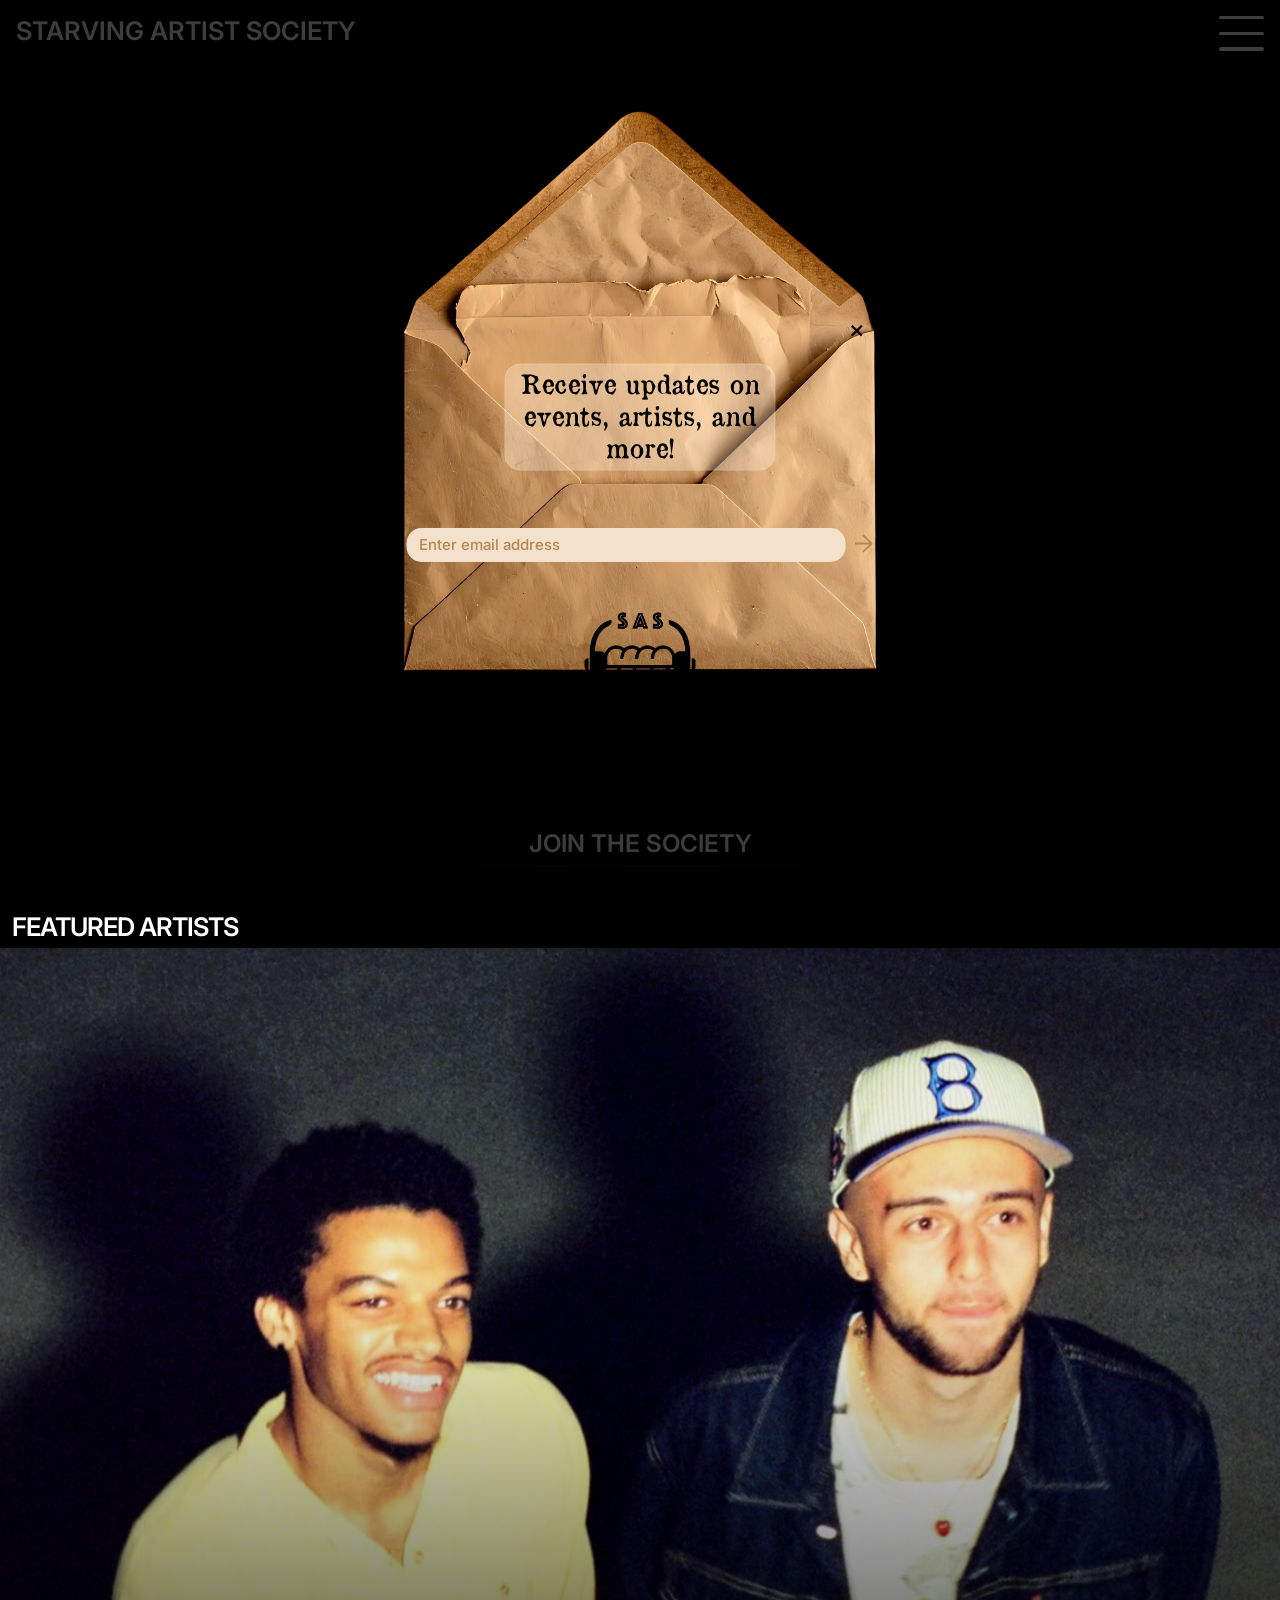
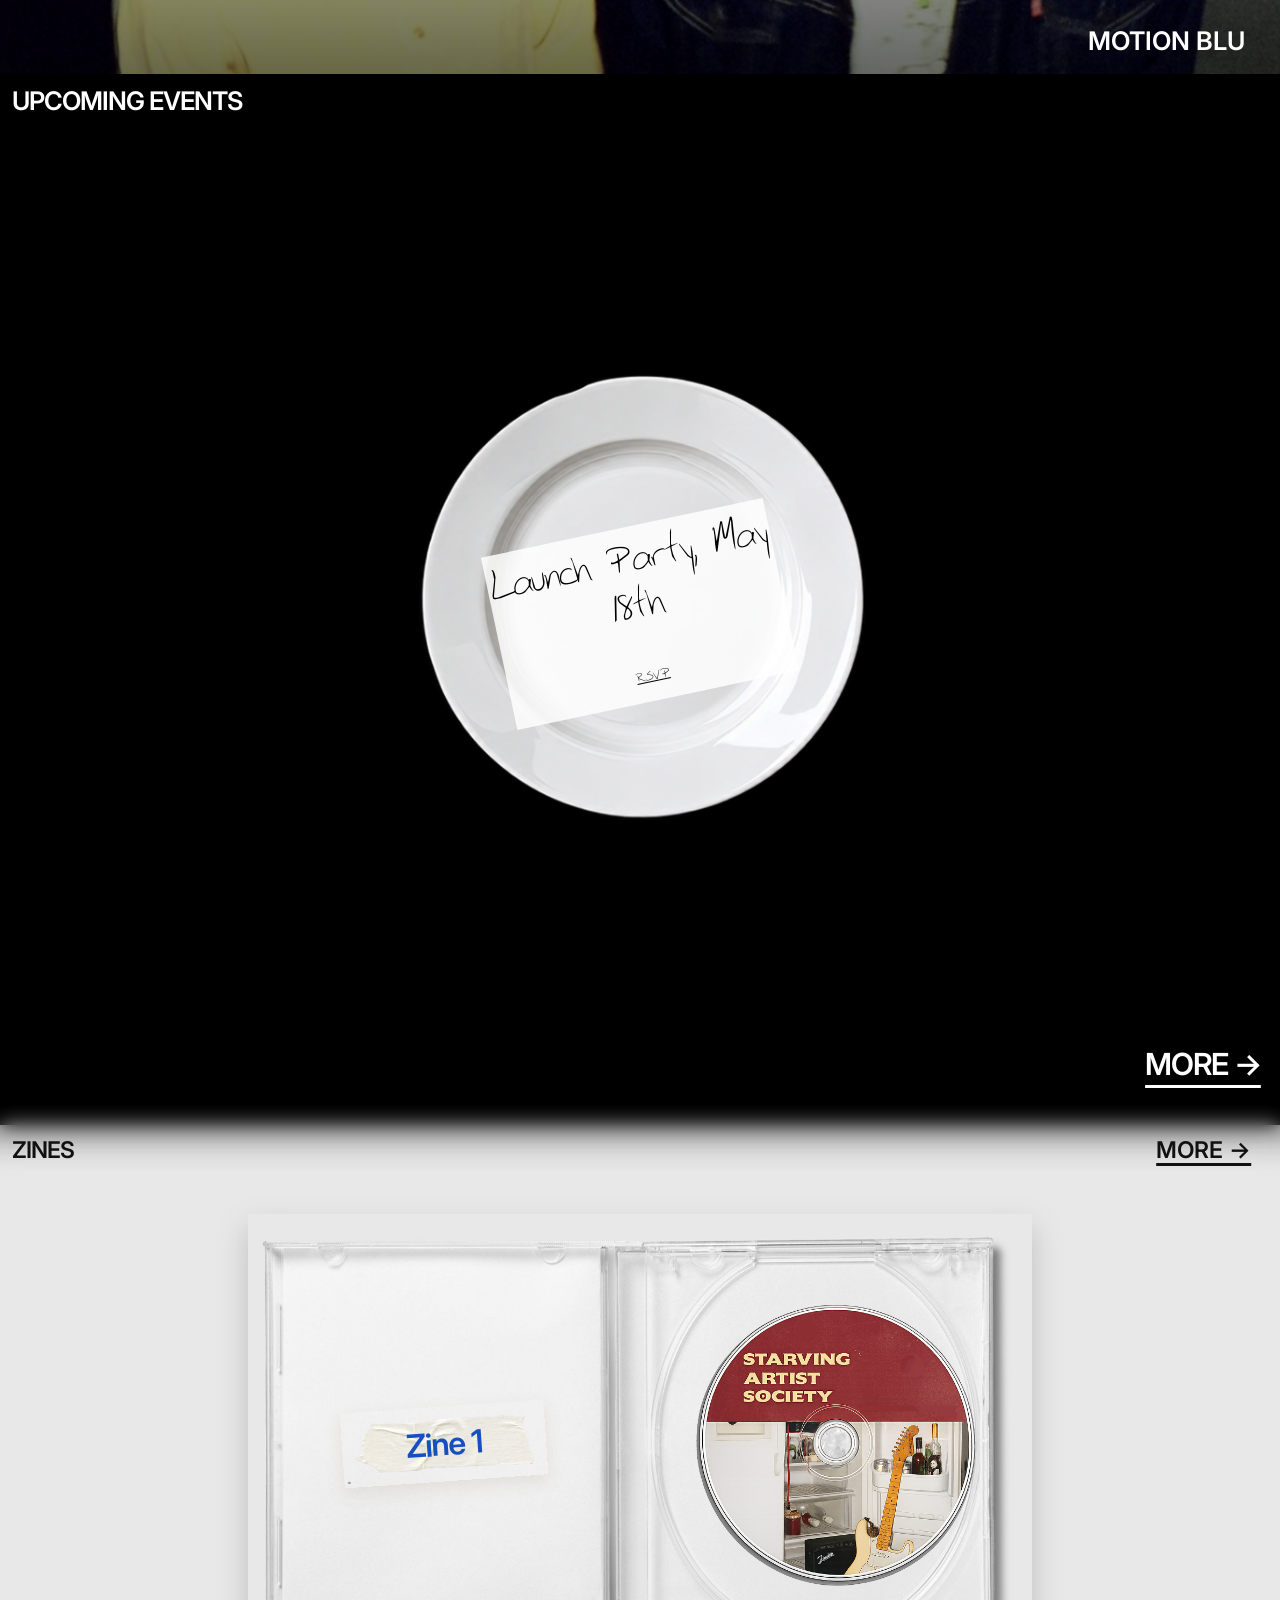
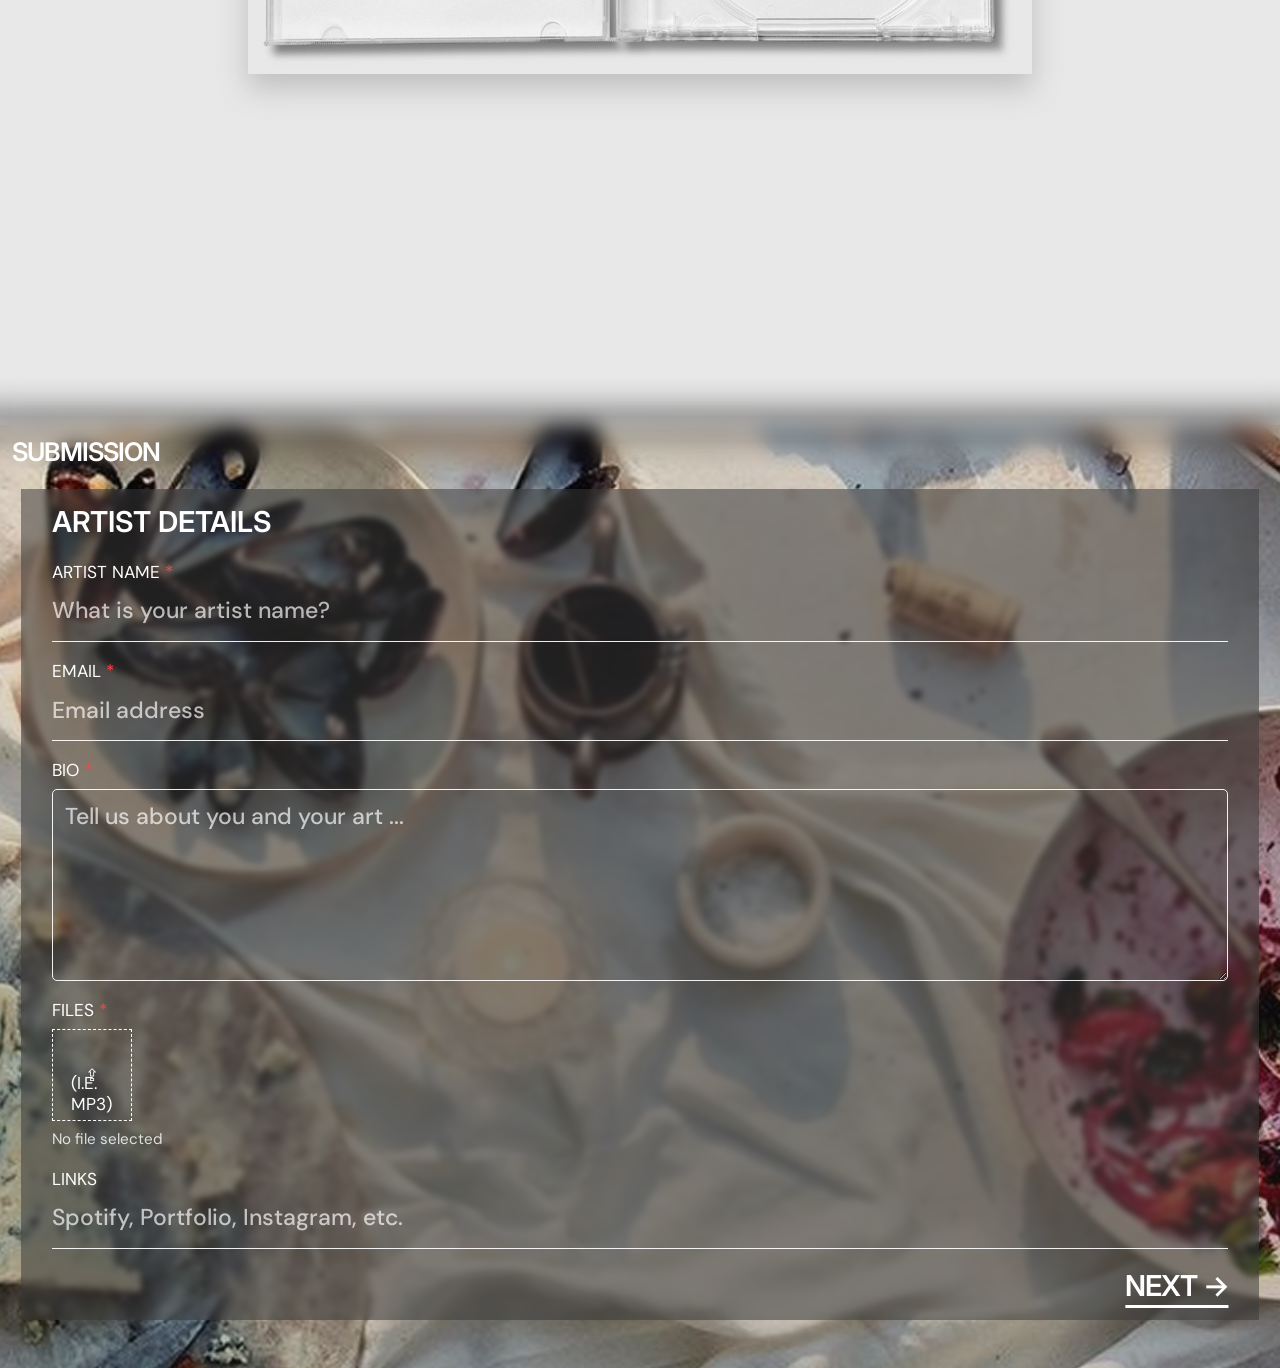
==== commit 67dda1f4: "styling" ====
--- a/index.html
+++ b/index.html
@@ -75,16 +75,12 @@
               <article class="slide featured-slide">
                 <picture class="featured-picture">
                   <source
-                    media="(max-width: 660px)"
-                    srcset="assets/drive-import/Desktop/HOME page/Pictures (Original)/Motion_Blu_.jpeg"
-                  />
-                  <source
-                    media="(max-width: 900px)"
-                    srcset="assets/drive-import/Mobile/HOME page/Pictures (cropped)/motion_blu.jpeg"
+                    media="(min-width: 661px)"
+                    srcset="assets/motion-blu-desktop.png"
                   />
                   <img
                     class="featured-image featured-image-motion"
-                    src="assets/motion-blu-desktop.png"
+                    src="assets/drive-import/Desktop/HOME page/Pictures (Original)/Motion_Blu_.jpeg"
                     alt="Motion Blu"
                   />
                 </picture>
--- a/shared.css
+++ b/shared.css
@@ -329,6 +329,30 @@
   background: var(--dark);
 }
 
+.site-frame > main > section {
+  position: relative;
+}
+
+.site-frame > main > section::before {
+  content: "";
+  position: absolute;
+  inset: -3.25rem 0 auto;
+  z-index: 1;
+  height: 6.5rem;
+  pointer-events: none;
+  background:
+    linear-gradient(
+      180deg,
+      rgba(0, 0, 0, 0) 0%,
+      rgba(0, 0, 0, 0.28) 42%,
+      rgba(0, 0, 0, 0) 100%
+    );
+  backdrop-filter: blur(10px);
+  -webkit-backdrop-filter: blur(10px);
+  mask-image: linear-gradient(180deg, transparent 0%, #000 34%, #000 66%, transparent 100%);
+  -webkit-mask-image: linear-gradient(180deg, transparent 0%, #000 34%, #000 66%, transparent 100%);
+}
+
 .panel-dark {
   border-top: 0;
 }
@@ -592,6 +616,8 @@
 
 .panel-link,
 .next-link {
+  position: relative;
+  z-index: 2;
   display: inline-flex;
   align-items: center;
   justify-content: flex-end;
@@ -604,7 +630,7 @@
 
 .panel-link {
   width: 100%;
-  padding: 0 1.1rem 0.4rem;
+  padding: 0 1.1rem 2.6rem;
   justify-content: flex-end;
 }
 
@@ -973,6 +999,7 @@
   align-self: flex-end;
   margin-top: auto;
   margin-right: 0.35rem;
+  margin-bottom: 2rem;
 }
 
 .calendar-collage-panel {
@@ -1681,17 +1708,20 @@
   position: absolute;
   top: 31.5%;
   right: 20%;
+  z-index: 3;
   border: 0;
   color: #000;
   background: transparent;
   font-size: 2rem;
   line-height: 1;
   padding: 0;
+  cursor: pointer;
 }
 
 .subscribe-modal-card {
   position: absolute;
   inset: 0;
+  z-index: 1;
   width: 100%;
   height: 100%;
   text-align: center;
@@ -1706,12 +1736,16 @@
 }
 
 .subscribe-modal-copy {
-  width: min(20rem, 42%);
+  width: min(17rem, 36%);
   margin: 0;
   position: absolute;
   left: 50%;
-  top: 49%;
+  top: 45.5%;
   transform: translate(-50%, -50%);
+  padding: 0.35rem 0.75rem;
+  border-radius: 1rem;
+  background: rgba(255, 241, 222, 0.34);
+  box-shadow: 0 0 0 1px rgba(255, 241, 222, 0.12) inset;
   font-size: clamp(1.55rem, 2vw, 1.875rem);
   line-height: 1.25;
 }
@@ -1724,7 +1758,7 @@
   margin: 0;
   position: absolute;
   left: 50%;
-  top: 64%;
+  top: 60.5%;
   transform: translateX(-50%);
 }
 
@@ -1772,7 +1806,7 @@
   margin: 0;
   position: absolute;
   left: 50%;
-  top: 76.5%;
+  top: 71.5%;
   transform: translateX(-50%);
 }
 
@@ -1780,13 +1814,13 @@
   margin: 0;
   color: #000;
   font-family: "Top Secret Stamp", cursive;
-  font-size: clamp(2.1rem, 3vw, 2.8125rem);
+  font-size: clamp(1.65rem, 2.35vw, 2.2rem);
   font-weight: 400;
   line-height: 1.05;
   text-transform: uppercase;
   position: absolute;
   left: 50%;
-  bottom: 5.4%;
+  bottom: 12.4%;
   transform: translateX(-50%);
 }
 
@@ -2906,45 +2940,48 @@
   }
 
   .subscribe-modal-copy {
-    width: 12rem;
-    top: 49%;
+    width: 10.75rem;
+    top: 46.5%;
+    padding: 0.22rem 0.5rem;
+    border-radius: 0.75rem;
+    font-size: 0.98rem;
+    line-height: 1.16;
+  }
+
+  .subscribe-modal-form {
+    width: 58%;
+    top: 58.5%;
+  }
+
+  .subscribe-modal-input {
+    font-size: 0.78rem;
+  }
+
+  .subscribe-modal-submit {
     font-size: 1.15rem;
-    line-height: 1.2;
-  }
-
-  .subscribe-modal-form {
-    width: 62%;
-    top: 64%;
-  }
-
-  .subscribe-modal-input {
-    font-size: 0.85rem;
-  }
-
-  .subscribe-modal-submit {
-    font-size: 1.35rem;
   }
 
   .subscribe-modal-mark {
-    width: 5.2rem;
-    top: 76%;
+    width: 3.7rem;
+    top: 66.8%;
   }
 
   .subscribe-modal-title {
-    bottom: 5%;
-    font-size: 1.8rem;
+    bottom: 10.8%;
+    font-size: 1.1rem;
+    line-height: 1.05;
   }
 
   .subscribe-modal-success-heading {
-    top: 33%;
-    font-size: 1.35rem;
+    top: 31.5%;
+    font-size: 1.15rem;
   }
 
   .subscribe-modal-success-copy {
-    width: 8.5rem;
-    top: 39%;
-    font-size: 0.85rem;
-    line-height: 1.3;
+    width: 7.5rem;
+    top: 37.5%;
+    font-size: 0.72rem;
+    line-height: 1.22;
   }
 
   .calendar-gallery-shell {
--- a/home.css
+++ b/home.css
@@ -206,7 +206,7 @@
 
 .events-panel .panel-link {
   width: fit-content;
-  margin: 0 1.2rem 0.65rem auto;
+  margin: 0 1.2rem 2.65rem auto;
   padding: 0;
   text-decoration: underline;
 }
@@ -240,13 +240,9 @@
     background-position: center 26%;
   }
 
-  .featured-slide,
-  .featured-image {
-    min-height: 36rem;
-  }
-
   .featured-image-motion {
-    object-position: center 18%;
+    object-fit: contain;
+    object-position: center top;
   }
 
   .events-empty-state {
@@ -297,11 +293,12 @@
 
   .featured-slide,
   .featured-image {
-    min-height: 42rem;
+    min-height: 0;
   }
 
   .featured-image-motion {
-    object-position: center 12%;
+    object-fit: contain;
+    object-position: center top;
   }
 
   .featured-caption {
@@ -312,22 +309,32 @@
 
   .events-panel {
     padding-top: 2.9rem;
-    min-height: 35rem;
+    min-height: 29rem;
+  }
+
+  .events-empty-state {
+    padding: 0.55rem 0.75rem 0;
   }
 
   .events-scene-mobile {
-    min-height: 20.5rem;
+    min-height: 17.75rem;
     align-content: center;
-    padding-top: 0.15rem;
+    padding-top: 0;
+    justify-items: center;
   }
 
   .events-plate-card {
     width: min(112vw, 31rem);
+    margin-inline: auto;
+    background-position: center center;
+    position: relative;
+    left: 50%;
+    transform: translateX(-55%);
   }
 
   .events-plate-note {
     width: 14.2rem;
-    transform: rotate(-14deg) translateY(-0.22rem);
+    transform: rotate(-14deg) translate(-0.08rem, -0.12rem);
   }
 
   .events-plate-note p {
@@ -343,14 +350,18 @@
 
   .events-panel .panel-link {
     margin-right: 0.75rem;
-    margin-bottom: 0.5rem;
+    margin-bottom: 2.5rem;
     font-size: 1.35rem;
   }
 
   .zines-panel {
     min-height: auto;
     padding-top: 3.3rem;
-    padding-bottom: 0.8rem;
+    padding-bottom: 0;
+  }
+
+  main > .zines-panel {
+    min-height: 100svh;
   }
 
   .zine-slider {
@@ -359,8 +370,9 @@
   }
 
   .zine-stage {
-    min-height: auto;
-    padding: 0.85rem 0 0.6rem;
+    min-height: calc(100svh - 3.3rem);
+    padding: 0.35rem 0 0;
+    align-items: center;
   }
 
   .submission-panel {
@@ -391,9 +403,14 @@
     min-height: 0;
   }
 
+  #featured .slider-track,
+  #featured .slide,
+  #featured .slide.slide-active,
   .featured-slider,
   .featured-slider .slider-track,
-  .featured-picture {
+  .featured-picture,
+  .featured-slide,
+  .featured-image {
     height: auto;
   }
 
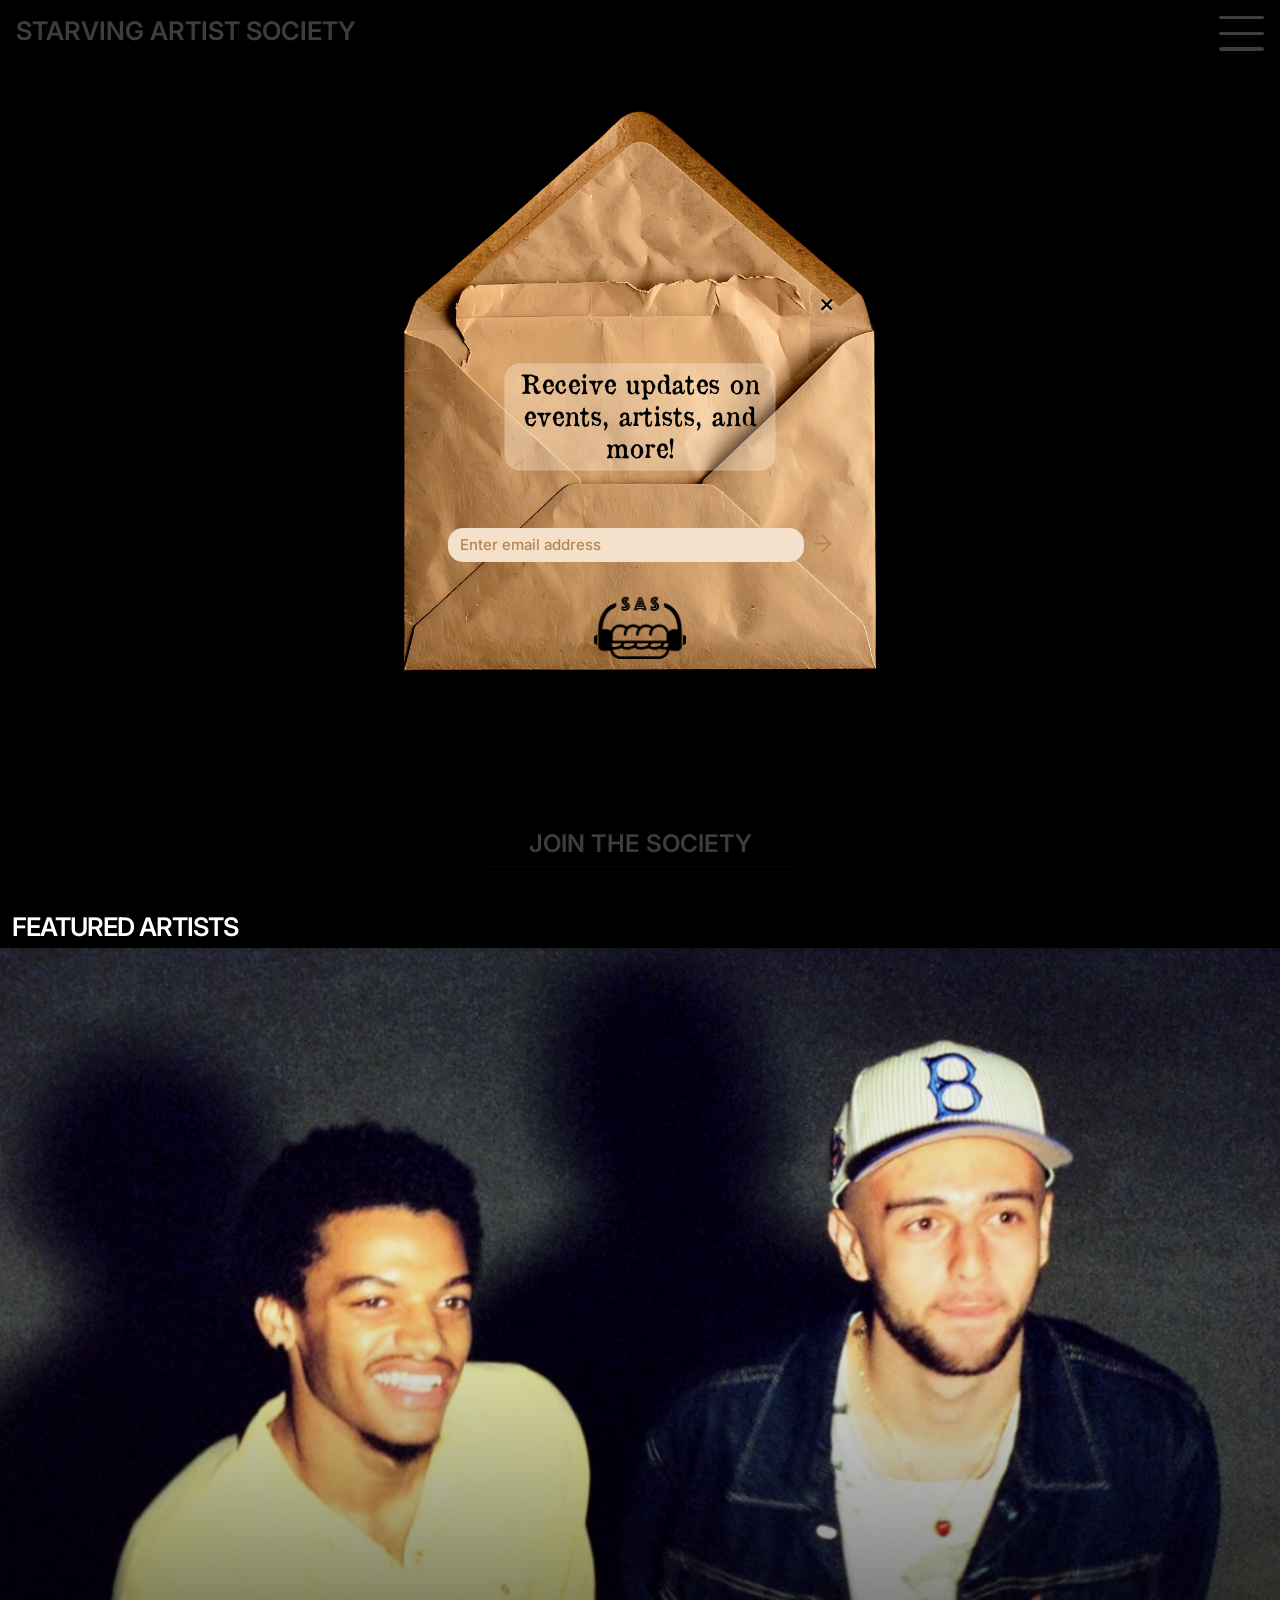
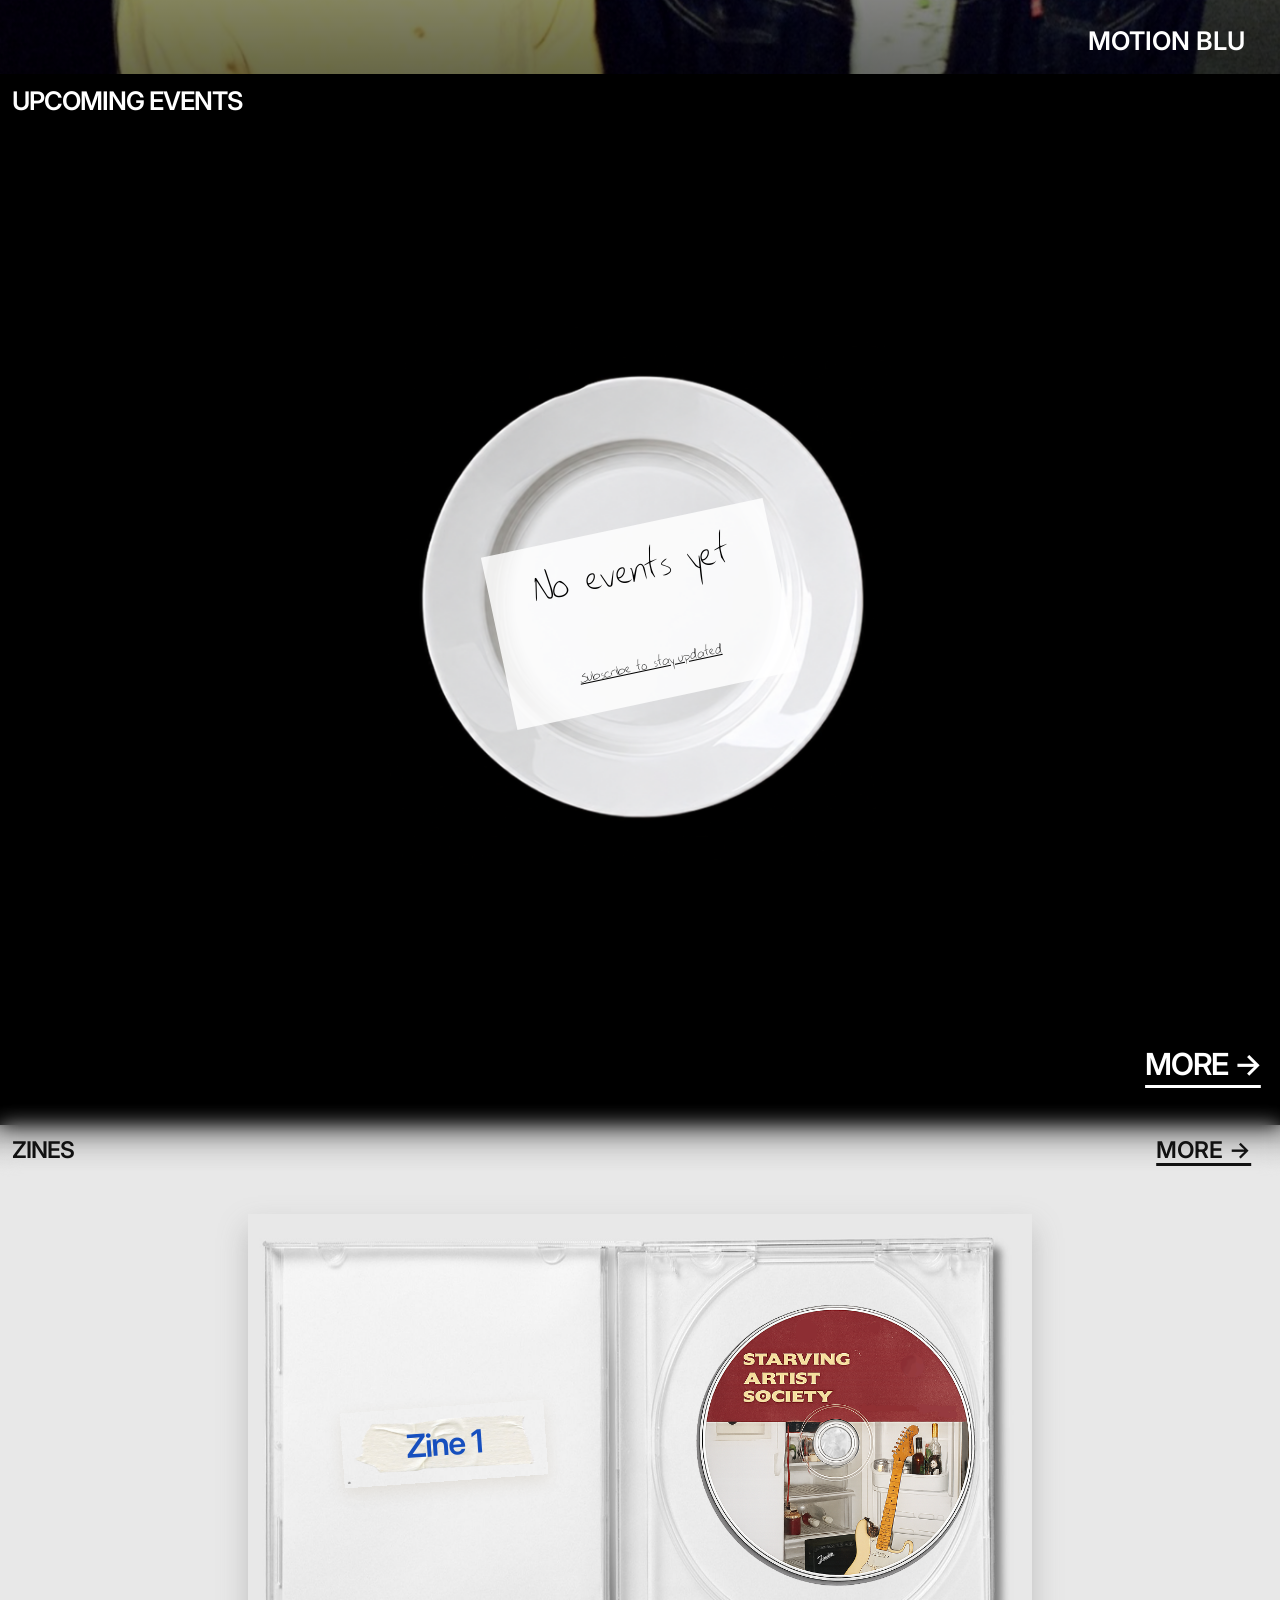
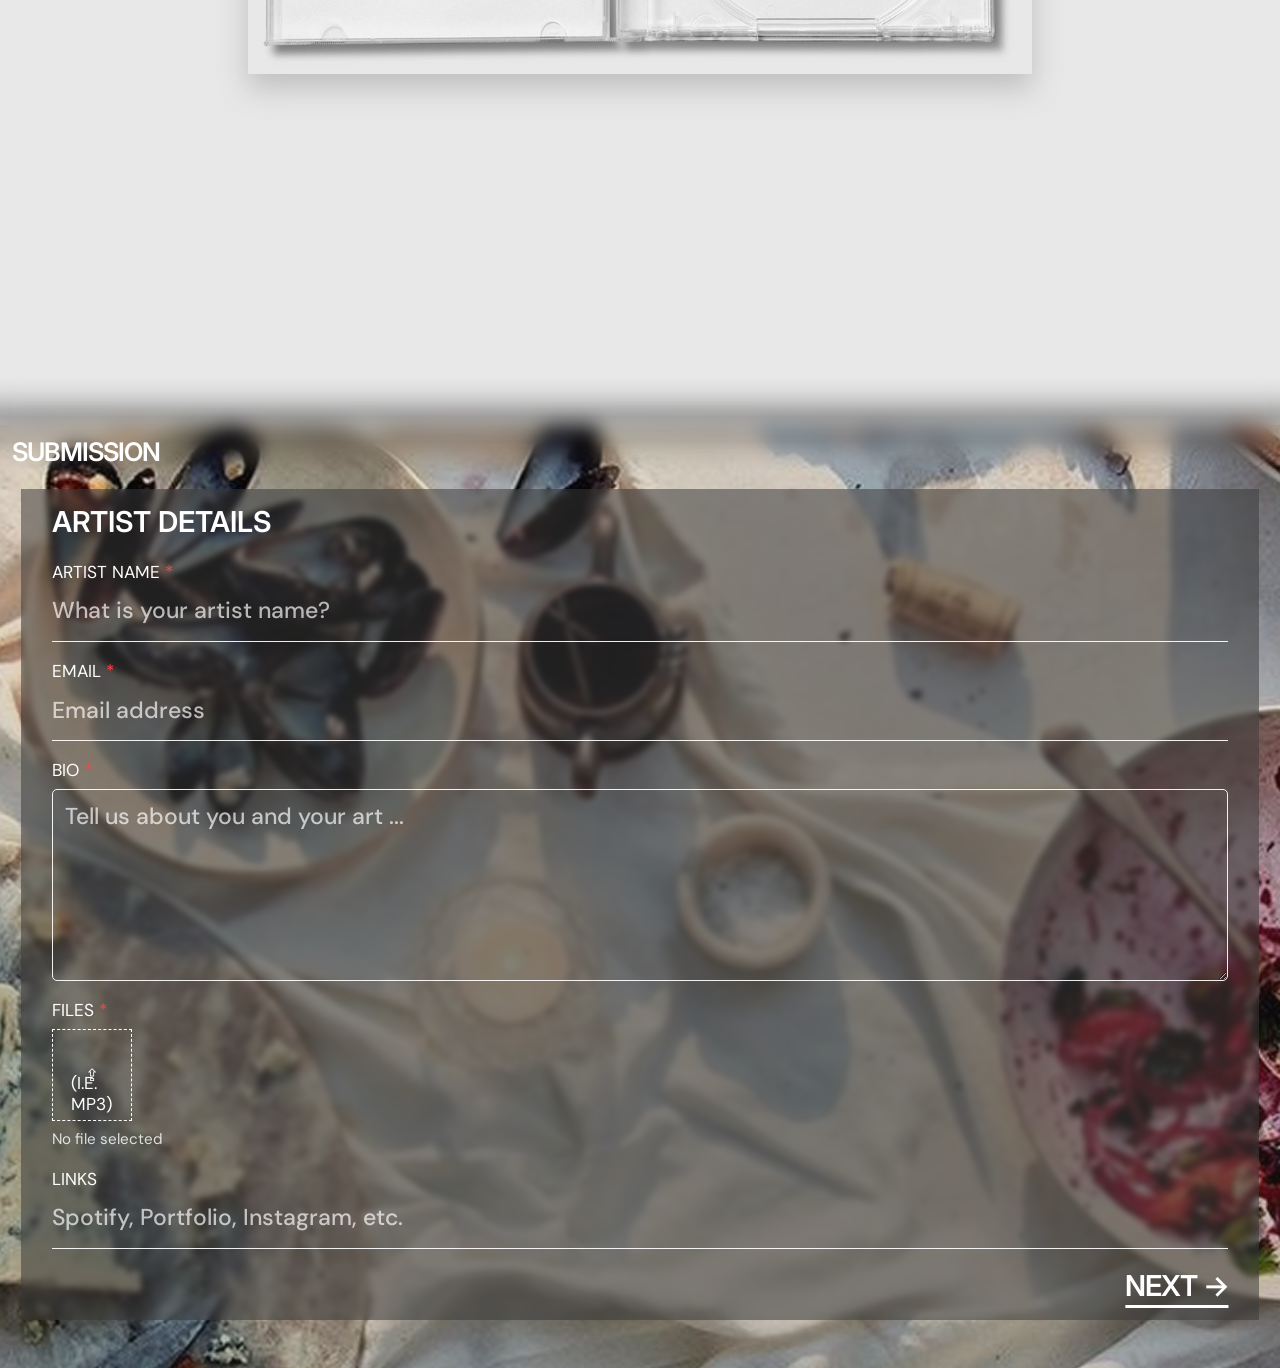
==== commit a5bb1077: "hide calendar, event conditional" ====
--- a/index.html
+++ b/index.html
@@ -94,16 +94,16 @@
           <div class="section-label">Upcoming Events</div>
           <div class="events-empty-state">
             <div class="events-scene events-scene-desktop" aria-hidden="true">
-              <div class="events-desktop-note">
-                <p class="events-desktop-title">Launch Party, May 18th</p>
-                <a href="https://partiful.com/e/tuugxE3MpQpRm1bbsCVL?c=Q7Jxri68" target="_blank" rel="noreferrer">RSVP</a>
+              <div class="events-desktop-note" data-upcoming-event>
+                <p class="events-desktop-title" data-upcoming-event-title>Launch Party, May 18th</p>
+                <a href="https://partiful.com/e/tuugxE3MpQpRm1bbsCVL?c=Q7Jxri68" target="_blank" rel="noreferrer" data-upcoming-event-link>RSVP</a>
               </div>
             </div>
             <div class="events-scene-mobile" aria-hidden="true">
               <div class="events-plate-card">
-                <div class="events-plate-note">
-                  <p>Launch Party, May 18th</p>
-                  <a href="https://partiful.com/e/tuugxE3MpQpRm1bbsCVL?c=Q7Jxri68" target="_blank" rel="noreferrer">RSVP</a>
+                <div class="events-plate-note" data-upcoming-event>
+                  <p data-upcoming-event-title>Launch Party, May 18th</p>
+                  <a href="https://partiful.com/e/tuugxE3MpQpRm1bbsCVL?c=Q7Jxri68" target="_blank" rel="noreferrer" data-upcoming-event-link>RSVP</a>
                 </div>
               </div>
             </div>
--- a/shared.css
+++ b/shared.css
@@ -1706,15 +1706,22 @@
 
 .subscribe-modal-close {
   position: absolute;
-  top: 31.5%;
-  right: 20%;
+  top: 28%;
+  right: 23%;
   z-index: 3;
+  display: inline-flex;
+  align-items: center;
+  justify-content: center;
+  width: 2rem;
+  height: 2rem;
   border: 0;
   color: #000;
   background: transparent;
+  appearance: none;
   font-size: 2rem;
   line-height: 1;
   padding: 0;
+  text-shadow: 0 0.05em 0.08em rgba(255, 255, 255, 0.75);
   cursor: pointer;
 }
 
@@ -1754,7 +1761,7 @@
   display: flex;
   align-items: center;
   gap: 0.55rem;
-  width: min(29.375rem, 62%);
+  width: min(24rem, 52%);
   margin: 0;
   position: absolute;
   left: 50%;
@@ -1764,6 +1771,7 @@
 
 .subscribe-modal-input-shell {
   flex: 1 1 auto;
+  min-width: 0;
   display: block;
   padding: 0 0.75rem;
   background: #f3e1cc;
@@ -1772,6 +1780,7 @@
 
 .subscribe-modal-input {
   width: 100%;
+  min-width: 0;
   padding: 0.5rem 0;
   border: 0;
   color: #b88551;
@@ -1800,13 +1809,13 @@
 
 .subscribe-modal-mark {
   display: block;
-  width: min(6.9375rem, 18vw);
+  width: min(5.75rem, 15vw);
   height: auto;
   object-fit: contain;
   margin: 0;
   position: absolute;
   left: 50%;
-  top: 71.5%;
+  top: 69.5%;
   transform: translateX(-50%);
 }
 
@@ -2769,8 +2778,8 @@
   }
 
   .subscribe-modal-close {
-    top: 31%;
-    right: 18%;
+    top: 28%;
+    right: 22%;
     font-size: 1.7rem;
   }
 
@@ -2949,7 +2958,7 @@
   }
 
   .subscribe-modal-form {
-    width: 58%;
+    width: 52%;
     top: 58.5%;
   }
 
@@ -2962,8 +2971,8 @@
   }
 
   .subscribe-modal-mark {
-    width: 3.7rem;
-    top: 66.8%;
+    width: 3.2rem;
+    top: 65.5%;
   }
 
   .subscribe-modal-title {
--- a/home.css
+++ b/home.css
@@ -181,7 +181,7 @@
 }
 
 .events-plate-note {
-  width: min(12rem, 50%);
+  width: min(10.5rem, 44%);
   margin-top: -0.2rem;
   color: #000;
   font-family: "Circ Handwriting", "Gochi Hand", cursive;
@@ -191,7 +191,7 @@
 
 .events-plate-note p {
   margin: 0;
-  font-size: clamp(2rem, 5.5vw, 3.2rem);
+  font-size: clamp(1.8rem, 5vw, 2.85rem);
   line-height: 0.9;
 }
 
@@ -333,12 +333,12 @@
   }
 
   .events-plate-note {
-    width: 14.2rem;
+    width: 10.75rem;
     transform: rotate(-14deg) translate(-0.08rem, -0.12rem);
   }
 
   .events-plate-note p {
-    font-size: 3.9rem;
+    font-size: 3rem;
     line-height: 0.9;
   }
 
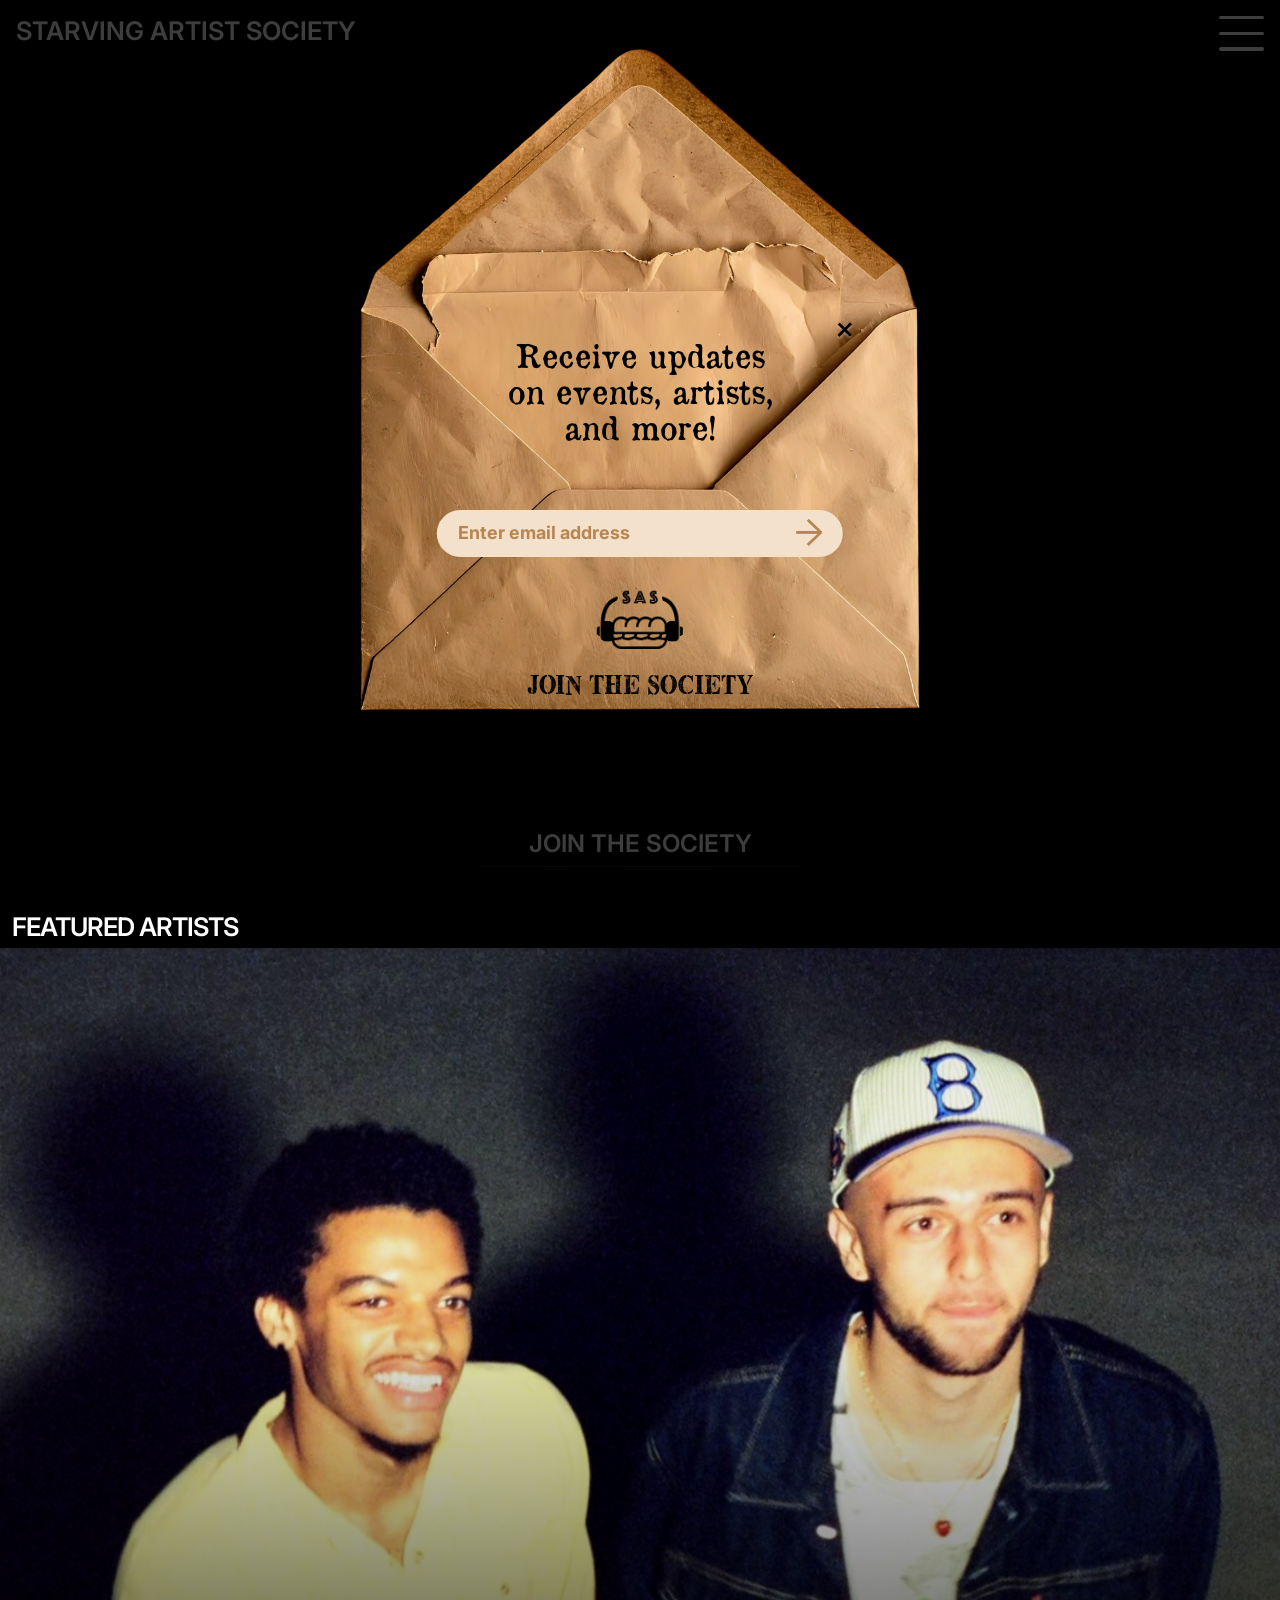
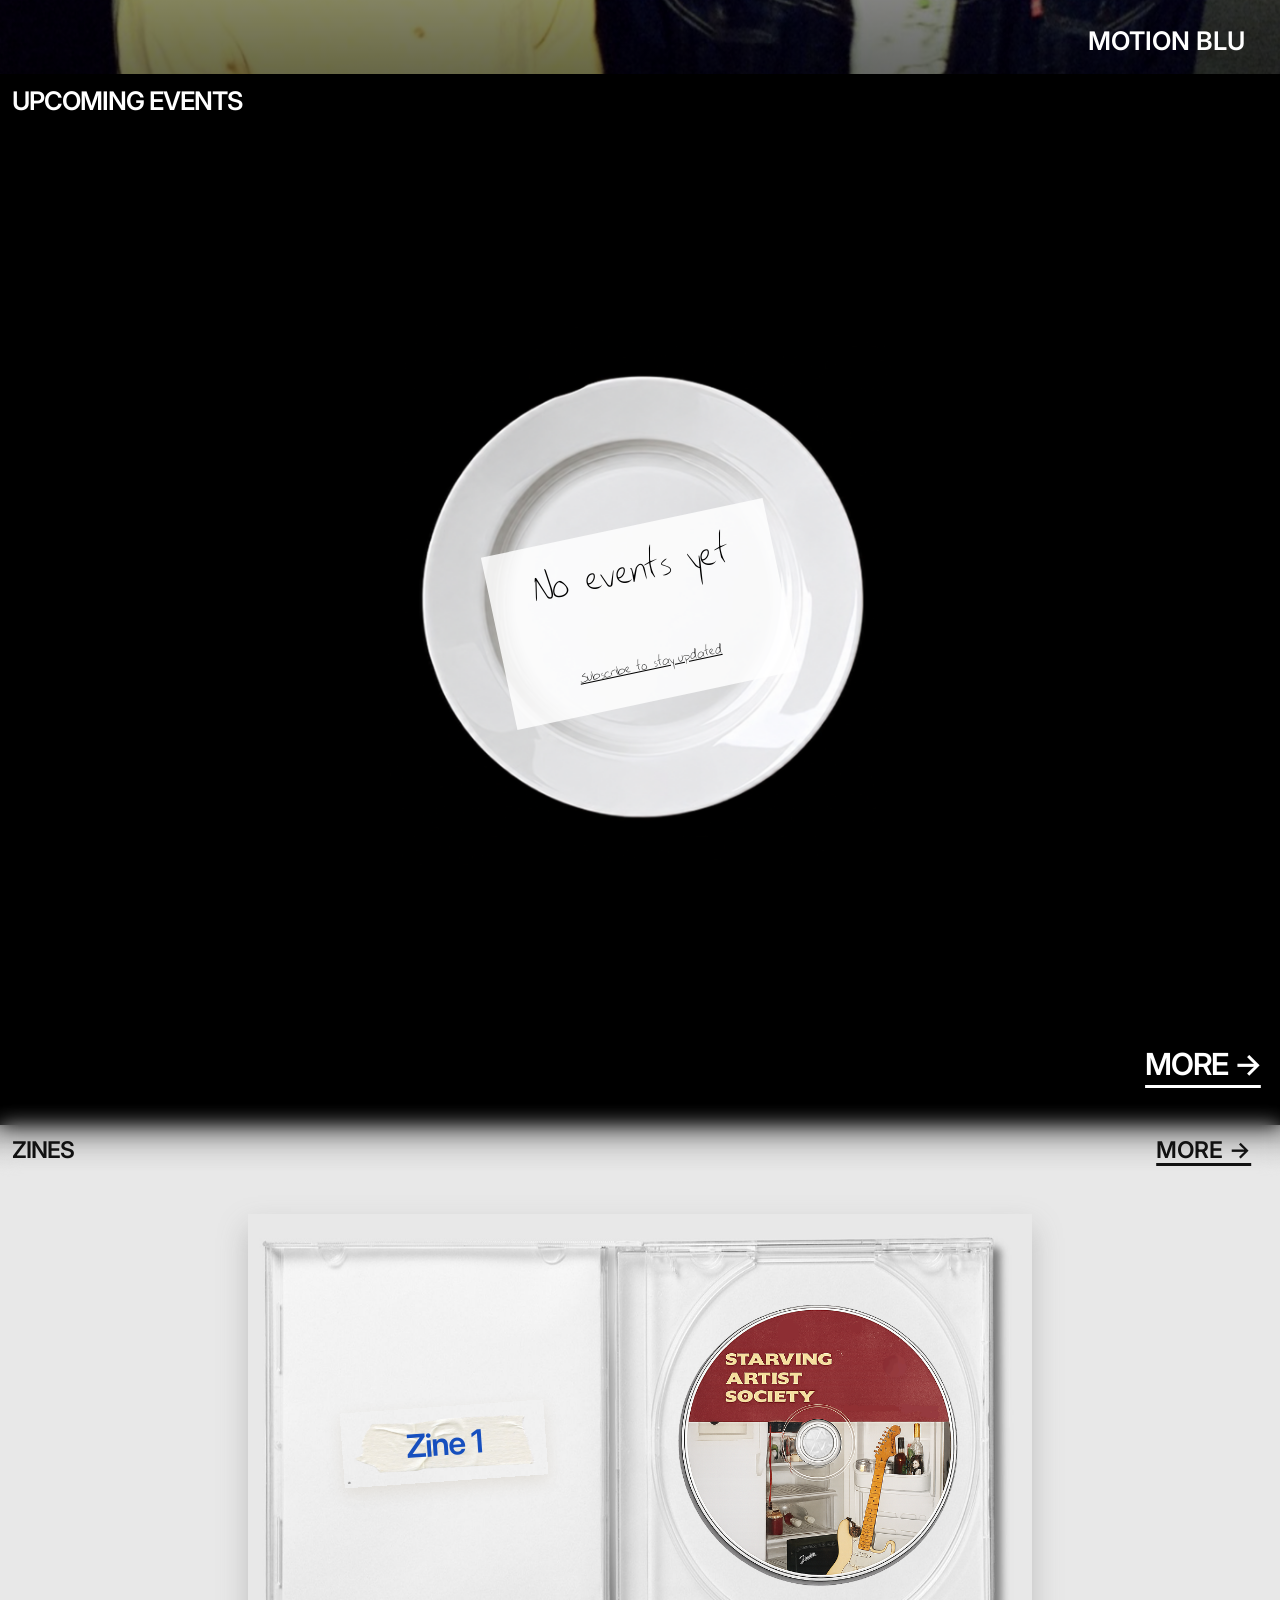
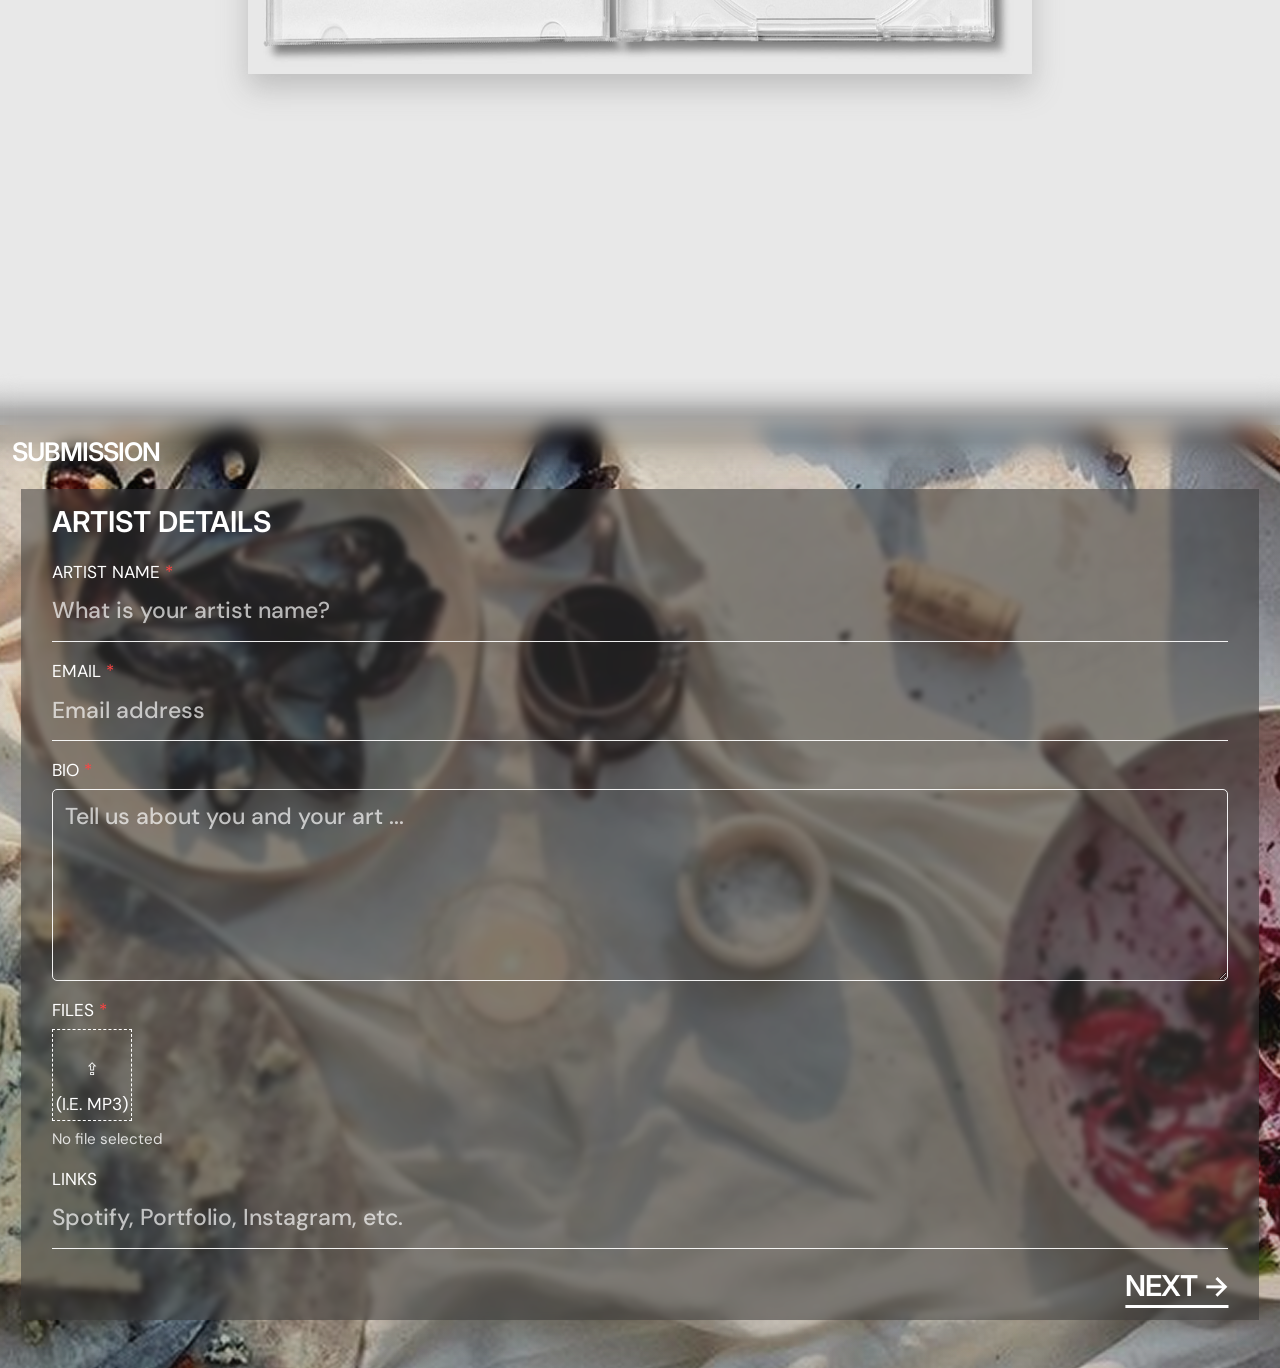
==== commit 2133c656: "video gallery" ====
--- a/index.html
+++ b/index.html
@@ -38,7 +38,7 @@
               <a class="menu-link is-current" href="index.html#top">Home</a>
               <a class="menu-link" href="events.html#top">Events</a>
               <a class="menu-link" href="zine.html">Zines</a>
-              <a class="menu-link" href="gallery.html">Gallery</a>
+              <a class="menu-link" href="gallery.html">Archives</a>
               <a class="menu-link" href="about.html">About</a>
             </div>
 
--- a/shared.css
+++ b/shared.css
@@ -1678,7 +1678,8 @@
   z-index: 20;
   display: grid;
   place-items: center;
-  padding: 1.5rem;
+  padding: max(0.75rem, env(safe-area-inset-top)) max(0.75rem, env(safe-area-inset-right)) max(0.75rem, env(safe-area-inset-bottom)) max(0.75rem, env(safe-area-inset-left));
+  overflow: auto;
 }
 
 .subscribe-modal-backdrop {
@@ -1690,9 +1691,9 @@
 .subscribe-modal-dialog {
   position: relative;
   z-index: 1;
-  width: min(47.0625rem, 92vw);
-  aspect-ratio: 753 / 740;
-  max-height: 84vh;
+  width: min(54rem, 92vw, calc((100svh - 1.5rem) * 0.8));
+  aspect-ratio: 4 / 5;
+  max-height: calc(100svh - 1.5rem);
   padding: 0;
   background:
     url("assets/drive-import/Desktop/SUBSCRIBE POP UP/Open_envelope.png")
@@ -1706,22 +1707,22 @@
 
 .subscribe-modal-close {
   position: absolute;
-  top: 28%;
-  right: 23%;
+  top: 33.8%;
+  right: 18%;
   z-index: 3;
   display: inline-flex;
   align-items: center;
   justify-content: center;
-  width: 2rem;
-  height: 2rem;
+  width: clamp(1.85rem, 5vw, 2.45rem);
+  height: clamp(1.85rem, 5vw, 2.45rem);
   border: 0;
   color: #000;
   background: transparent;
   appearance: none;
-  font-size: 2rem;
+  font-size: clamp(1.9rem, 4.55vw, 2.45rem);
   line-height: 1;
   padding: 0;
-  text-shadow: 0 0.05em 0.08em rgba(255, 255, 255, 0.75);
+  text-shadow: 0 0.04em 0.06em rgba(255, 255, 255, 0.32);
   cursor: pointer;
 }
 
@@ -1743,51 +1744,50 @@
 }
 
 .subscribe-modal-copy {
-  width: min(17rem, 36%);
+  width: 38%;
   margin: 0;
   position: absolute;
   left: 50%;
-  top: 45.5%;
+  top: 43.3%;
   transform: translate(-50%, -50%);
-  padding: 0.35rem 0.75rem;
-  border-radius: 1rem;
-  background: rgba(255, 241, 222, 0.34);
-  box-shadow: 0 0 0 1px rgba(255, 241, 222, 0.12) inset;
-  font-size: clamp(1.55rem, 2vw, 1.875rem);
-  line-height: 1.25;
+  padding: 0;
+  background: none;
+  box-shadow: none;
+  font-size: clamp(1.05rem, 2.9vw, 2rem);
+  line-height: 1.12;
 }
 
 .subscribe-modal-form {
   display: flex;
   align-items: center;
-  gap: 0.55rem;
-  width: min(24rem, 52%);
+  width: 58%;
   margin: 0;
   position: absolute;
   left: 50%;
-  top: 60.5%;
+  top: 56.8%;
   transform: translateX(-50%);
 }
 
 .subscribe-modal-input-shell {
   flex: 1 1 auto;
+  position: relative;
   min-width: 0;
   display: block;
-  padding: 0 0.75rem;
+  padding: 0 clamp(2.45rem, 5.2vw, 3.25rem) 0 clamp(0.7rem, 2vw, 1.35rem);
   background: #f3e1cc;
-  border-radius: 15px;
+  border-radius: 999px;
 }
 
 .subscribe-modal-input {
   width: 100%;
   min-width: 0;
-  padding: 0.5rem 0;
+  padding: clamp(0.5rem, 1.55vw, 0.8rem) 0;
   border: 0;
   color: #b88551;
   background: transparent;
   font-family: "Inter", sans-serif;
-  font-size: 0.9375rem;
-  font-weight: 500;
+  font-size: clamp(0.78rem, 1.8vw, 1.12rem);
+  font-weight: 700;
   line-height: 1.2;
   outline: none;
 }
@@ -1798,39 +1798,51 @@
 }
 
 .subscribe-modal-submit {
-  flex: 0 0 auto;
+  position: absolute;
+  top: 50%;
+  right: clamp(0.45rem, 1.3vw, 0.85rem);
+  display: inline-grid;
+  place-items: center;
+  width: clamp(1.65rem, 4.4vw, 2.6rem);
+  height: clamp(1.65rem, 4.4vw, 2.6rem);
   border: 0;
   color: #b88551;
   background: transparent;
-  font-size: 1.55rem;
+  font-size: clamp(1.45rem, 4vw, 2.3rem);
   line-height: 1;
   padding: 0;
+  transform: translateY(-50%);
+  cursor: pointer;
 }
 
 .subscribe-modal-mark {
   display: block;
-  width: min(5.75rem, 15vw);
+  width: clamp(3.25rem, 9.2vw, 5.4rem);
   height: auto;
   object-fit: contain;
   margin: 0;
   position: absolute;
   left: 50%;
-  top: 69.5%;
+  top: 65.8%;
   transform: translateX(-50%);
 }
 
 .subscribe-modal-title {
   margin: 0;
   color: #000;
+  background: none;
+  box-shadow: none;
   font-family: "Top Secret Stamp", cursive;
-  font-size: clamp(1.65rem, 2.35vw, 2.2rem);
+  font-size: clamp(0.95rem, 2.7vw, 1.7rem);
   font-weight: 400;
   line-height: 1.05;
   text-transform: uppercase;
   position: absolute;
   left: 50%;
-  bottom: 12.4%;
+  top: 75.3%;
   transform: translateX(-50%);
+  width: 54%;
+  white-space: nowrap;
 }
 
 .subscribe-modal-success-state[hidden] {
@@ -1841,21 +1853,26 @@
   margin: 0;
   position: absolute;
   left: 50%;
-  top: 33%;
+  top: 42.6%;
   transform: translateX(-50%);
-  font-size: clamp(1.8rem, 2.2vw, 2.1875rem);
-  line-height: 1.15;
+  width: 48%;
+  padding: clamp(0.55rem, 1.35vw, 1rem) clamp(0.65rem, 1.6vw, 1.1rem);
+  border-radius: clamp(0.75rem, 2vw, 1.35rem);
+  background: rgba(255, 241, 222, 0.34);
+  box-shadow: 0 0 0 1px rgba(255, 241, 222, 0.12) inset;
+  font-size: clamp(1.3rem, 3.8vw, 2.5rem);
+  line-height: 1.08;
 }
 
 .subscribe-modal-success-copy {
-  width: min(13rem, 28%);
+  width: 42%;
   margin: 0;
   position: absolute;
   left: 50%;
-  top: 39%;
+  top: 51.8%;
   transform: translateX(-50%);
-  font-size: 0.9375rem;
-  line-height: 1.33;
+  font-size: clamp(0.8rem, 1.8vw, 1.05rem);
+  line-height: 1.25;
 }
 
 .hero-image {
@@ -2179,7 +2196,8 @@
 }
 
 .upload-icon {
-  font-size: 2rem;
+  transform: translateY(-0.35rem);
+  font-size: 1.75rem;
   color: #ccc9c7;
   line-height: 1;
 }
@@ -2190,8 +2208,10 @@
   bottom: 0.3rem;
   transform: translateX(-50%);
   color: rgba(255, 255, 255, 0.68);
-  font-size: 0.625rem;
-  line-height: 1.2;
+  font-size: 0.5rem;
+  line-height: 1.05;
+  text-align: center;
+  white-space: nowrap;
 }
 
 .upload-filename {
@@ -2771,16 +2791,16 @@
   }
 
   .subscribe-modal-dialog {
-    width: min(22rem, 92vw);
-    aspect-ratio: 753 / 740;
-    max-height: 86vh;
+    width: min(22rem, 92vw, calc((100svh - 1.5rem) * 0.8));
+    aspect-ratio: 4 / 5;
+    max-height: calc(100svh - 1.5rem);
     padding: 0;
   }
 
   .subscribe-modal-close {
-    top: 28%;
-    right: 22%;
-    font-size: 1.7rem;
+    top: 33.8%;
+    right: 18%;
+    font-size: clamp(1.7rem, 7.5vw, 2.05rem);
   }
 
   .events-upcoming-empty {
@@ -2949,48 +2969,48 @@
   }
 
   .subscribe-modal-copy {
-    width: 10.75rem;
-    top: 46.5%;
-    padding: 0.22rem 0.5rem;
-    border-radius: 0.75rem;
-    font-size: 0.98rem;
-    line-height: 1.16;
+    width: 46%;
+    top: 43.8%;
+    font-size: clamp(0.82rem, 4.35vw, 1.05rem);
+    line-height: 1.12;
   }
 
   .subscribe-modal-form {
-    width: 52%;
-    top: 58.5%;
+    width: 58%;
+    top: 56.8%;
   }
 
   .subscribe-modal-input {
-    font-size: 0.78rem;
+    font-size: clamp(0.68rem, 3.1vw, 0.84rem);
   }
 
   .subscribe-modal-submit {
-    font-size: 1.15rem;
+    font-size: clamp(1.3rem, 6vw, 1.7rem);
   }
 
   .subscribe-modal-mark {
-    width: 3.2rem;
-    top: 65.5%;
+    width: clamp(2.8rem, 13vw, 3.6rem);
+    top: 65.6%;
   }
 
   .subscribe-modal-title {
-    bottom: 10.8%;
-    font-size: 1.1rem;
+    top: 75.4%;
+    width: 58%;
+    font-size: clamp(0.78rem, 3.8vw, 1rem);
     line-height: 1.05;
   }
 
   .subscribe-modal-success-heading {
-    top: 31.5%;
-    font-size: 1.15rem;
+    width: 50%;
+    top: 42.6%;
+    font-size: clamp(1rem, 5.5vw, 1.35rem);
   }
 
   .subscribe-modal-success-copy {
-    width: 7.5rem;
-    top: 37.5%;
-    font-size: 0.72rem;
-    line-height: 1.22;
+    width: 46%;
+    top: 51.8%;
+    font-size: clamp(0.66rem, 2.8vw, 0.78rem);
+    line-height: 1.2;
   }
 
   .calendar-gallery-shell {
--- a/home.css
+++ b/home.css
@@ -35,7 +35,6 @@
 }
 
 #featured {
-  padding-top: 3rem;
   min-height: min(53rem, 86vh);
 }
 
@@ -107,6 +106,10 @@
 .zine-stage {
   min-height: auto;
   padding: 2.1rem 0 1.15rem;
+}
+
+.zines-panel .disc {
+  transform: translateX(clamp(-1.2rem, -1.4vw, -0.55rem));
 }
 
 .events-empty-state {
@@ -288,7 +291,7 @@
   }
 
   #featured {
-    padding-top: 3.3rem;
+    padding-top: 0;
   }
 
   .featured-slide,
@@ -356,12 +359,20 @@
 
   .zines-panel {
     min-height: auto;
-    padding-top: 3.3rem;
+    padding-top: 4.7rem;
     padding-bottom: 0;
   }
 
   main > .zines-panel {
     min-height: 100svh;
+  }
+
+  .zines-panel .section-label {
+    top: 2.35rem;
+  }
+
+  .zines-more-link {
+    top: 2.35rem;
   }
 
   .zine-slider {
@@ -370,7 +381,7 @@
   }
 
   .zine-stage {
-    min-height: calc(100svh - 3.3rem);
+    min-height: calc(100svh - 4.7rem);
     padding: 0.35rem 0 0;
     align-items: center;
   }
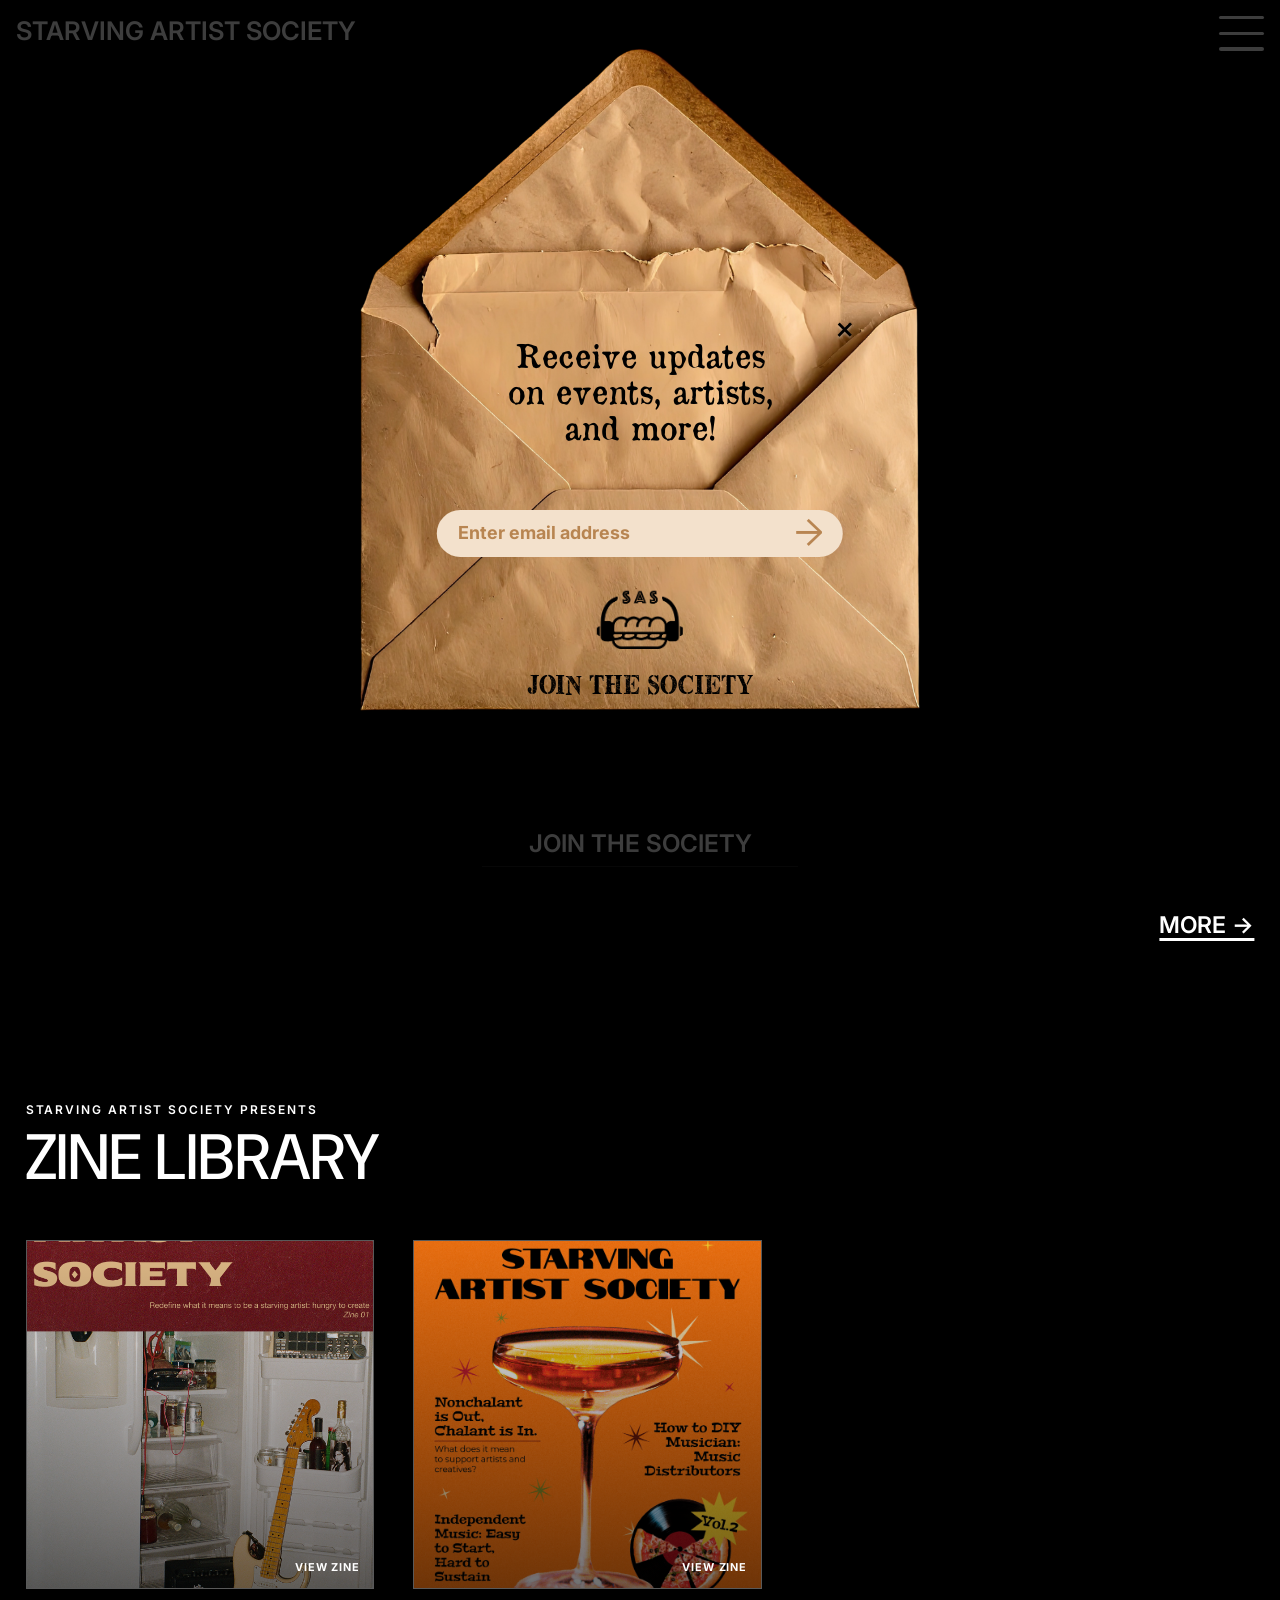
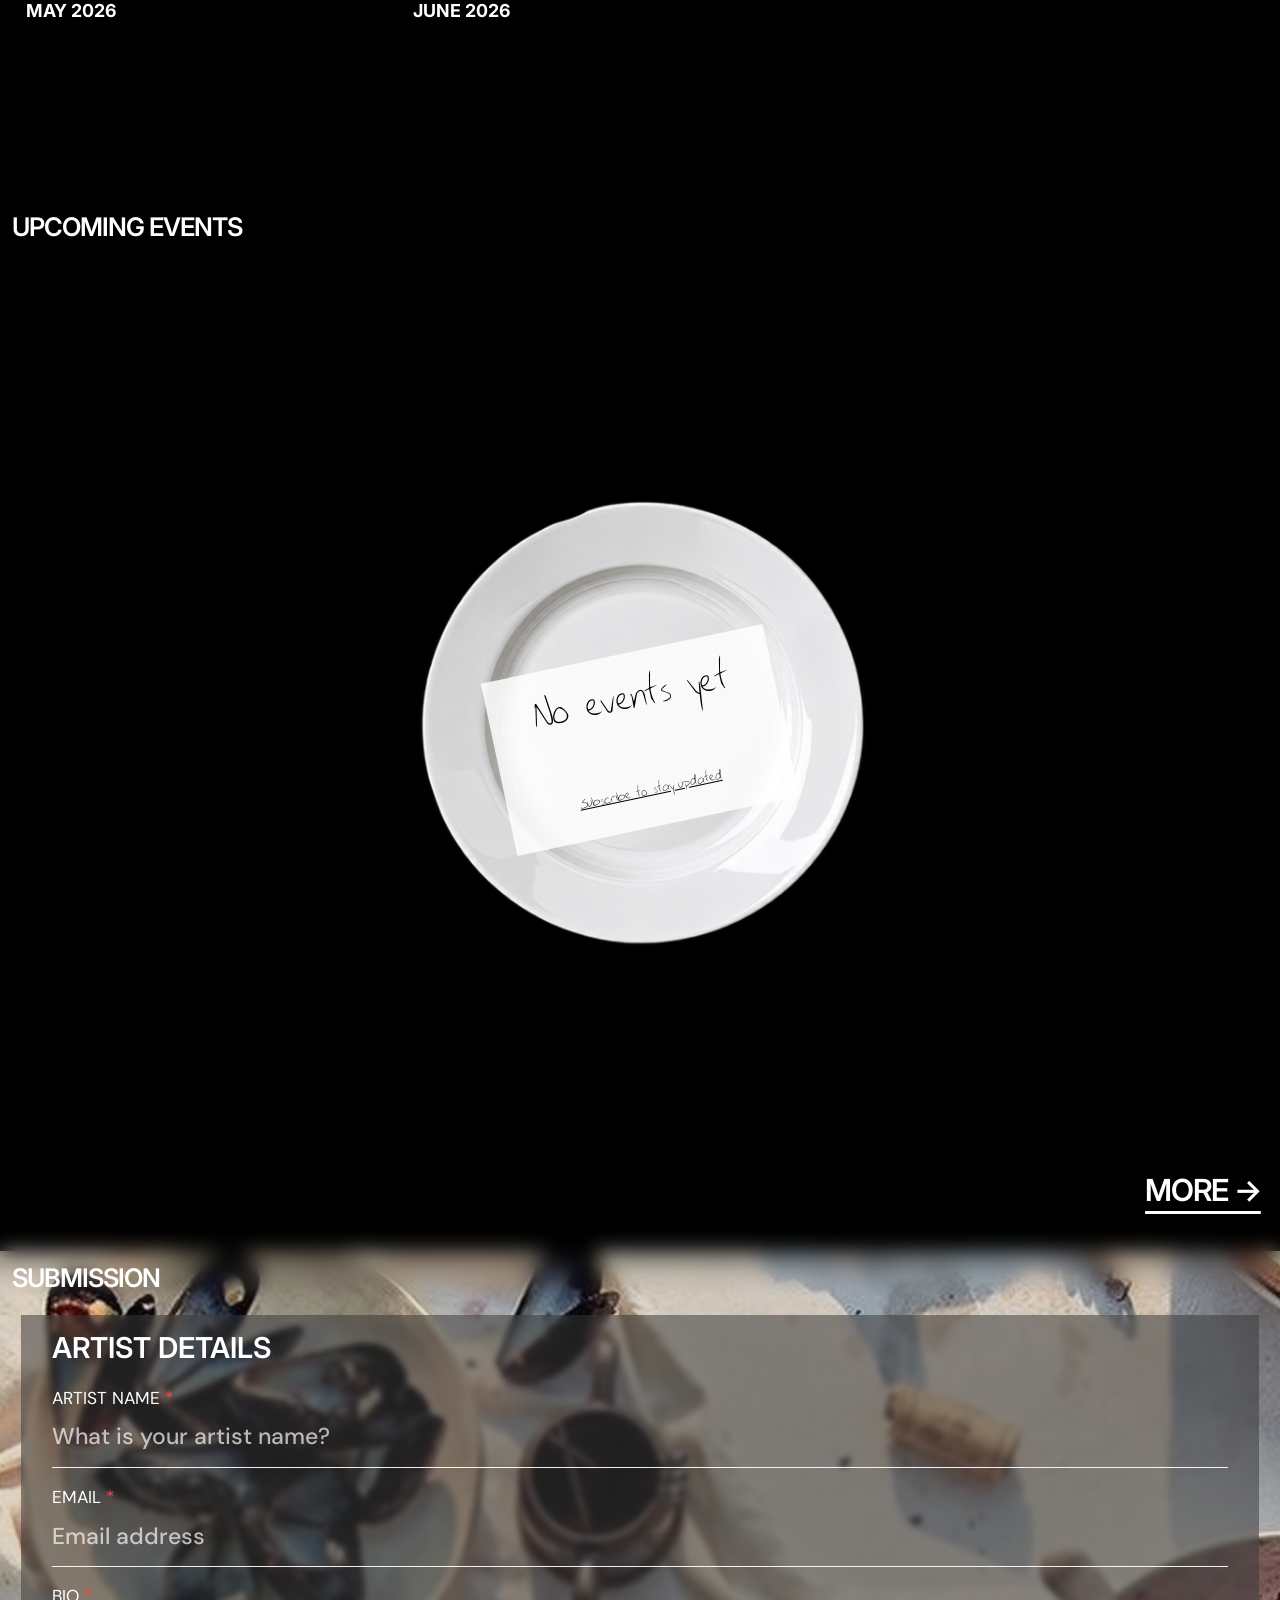
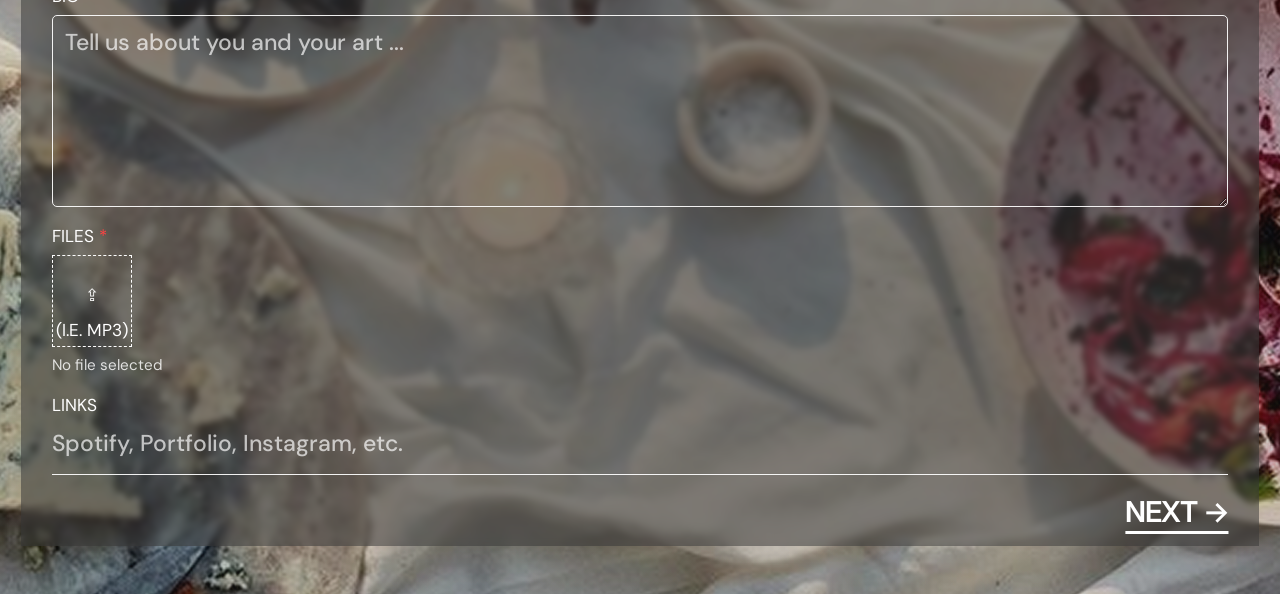
==== commit f4cad3e2: "june" ====
--- a/index.html
+++ b/index.html
@@ -68,25 +68,32 @@
       </header>
 
       <main>
-        <section class="panel panel-dark" id="featured">
-          <div class="section-label">Featured Artists</div>
-          <div class="featured-slider">
-            <div class="slider-track">
-              <article class="slide featured-slide">
-                <picture class="featured-picture">
-                  <source
-                    media="(min-width: 661px)"
-                    srcset="assets/motion-blu-desktop.png"
-                  />
-                  <img
-                    class="featured-image featured-image-motion"
-                    src="assets/drive-import/Desktop/HOME page/Pictures (Original)/Motion_Blu_.jpeg"
-                    alt="Motion Blu"
-                  />
-                </picture>
-                <div class="featured-caption">Motion Blu</div>
+        <section class="panel zines-panel" id="zines">
+          <div class="home-zine-library">
+            <div class="home-zine-library-heading">
+              <p>Starving Artist Society Presents</p>
+              <h2>Zine Library</h2>
+            </div>
+
+            <div class="home-zine-viewbox-grid">
+              <article class="home-zine-viewbox-card">
+                <a class="home-zine-viewbox-link" href="zine-view.html" aria-label="Open Zine 1">
+                  <img src="assets/zine pages desktop/cover.png" alt="Zine 1 cover" />
+                  <span class="home-zine-viewbox-label">View Zine</span>
+                </a>
+                <h3>May 2026</h3>
               </article>
-            </div>
+
+              <article class="home-zine-viewbox-card">
+                <a class="home-zine-viewbox-link" href="zine-view-june-2026.html" aria-label="Open June 2026 zine">
+                  <img src="assets/SAS_June,2026_Final/SAS_June,2026_Final_Grain1.png" alt="June 2026 zine cover" />
+                  <span class="home-zine-viewbox-label">View Zine</span>
+                </a>
+                <h3>June 2026</h3>
+              </article>
+            </div>
+
+            <a class="zines-more-link" href="zine.html">More &#8594;</a>
           </div>
         </section>
 
@@ -109,29 +116,6 @@
             </div>
           </div>
           <a class="panel-link" href="events.html">More &#8594;</a>
-        </section>
-
-        <section class="panel zines-panel" id="zines">
-          <div class="section-label dark-text">Zines</div>
-          <a class="zines-more-link" href="zine.html">More &#8594;</a>
-          <div class="slider zine-slider">
-            <div class="slider-track">
-              <article class="slide slide-active zine-stage">
-                <div class="jewel-case">
-                  <div class="case-panel case-cover">
-                    <div class="paper-label">Zine 1</div>
-                  </div>
-                  <div class="case-panel case-disc">
-                    <a class="disc-link" href="zine-view.html" aria-label="Open Zine 1">
-                      <div class="disc">
-                        <span class="disc-hole"></span>
-                      </div>
-                    </a>
-                  </div>
-                </div>
-              </article>
-            </div>
-          </div>
         </section>
 
         <section class="panel submission-panel" id="submission">
--- a/home.css
+++ b/home.css
@@ -21,95 +21,129 @@
   background: rgba(255, 255, 255, 0.92);
 }
 
-.featured-picture {
-  display: block;
-  width: 100%;
-  height: 100%;
-}
-
-#featured,
 .events-panel,
 .zines-panel,
 .submission-panel {
   min-height: min(61.2rem, 100vh);
 }
 
-#featured {
-  min-height: min(53rem, 86vh);
-}
-
-.featured-slider {
-  position: relative;
-  flex: 1 1 auto;
-  overflow: hidden;
-}
-
-.featured-slider .slider-track {
-  display: block;
-  height: 100%;
-}
-
-.featured-slide {
-  position: relative;
-  display: block;
-  min-height: calc(min(53rem, 86vh) - 3rem);
-  overflow: hidden;
-}
-
-.featured-image {
-  display: block;
-  width: 100%;
-  height: 100%;
-  min-height: calc(min(53rem, 86vh) - 3rem);
-  object-fit: cover;
-  filter: saturate(0.98) contrast(1.02);
-}
-
-.featured-image-motion {
-  object-position: center 14%;
-}
-
-.featured-slide::after {
-  content: "";
-  position: absolute;
-  inset: 0;
-  background: linear-gradient(180deg, rgba(0, 0, 0, 0.04) 50%, rgba(0, 0, 0, 0.58) 100%);
-  pointer-events: none;
-}
-
-.featured-caption {
-  right: 2.2rem;
-  bottom: 1.1rem;
-  width: auto;
-  z-index: 1;
-  font-size: clamp(1.6rem, 2vw, 1.875rem);
-  letter-spacing: 0;
-  text-transform: uppercase;
-}
-
 .events-panel {
   padding: 3.5rem 0 0;
   background: #000;
 }
 
 .zines-panel {
-  justify-content: flex-start;
-  min-height: auto;
-  padding-bottom: 1.5rem;
-}
-
-.zine-slider {
-  flex: 0 0 auto;
+  position: relative;
+  justify-content: center;
+  min-height: min(61.2rem, 100vh);
+  padding-bottom: 2rem;
+  background: #000;
+  color: #fff;
+}
+
+main > .zines-panel {
+  min-height: 100vh;
+}
+
+.zines-more-link {
+  position: absolute;
+  right: clamp(1rem, 2vw, 2rem);
+  bottom: clamp(1.5rem, 4vw, 3rem);
+  display: inline-flex;
+  width: fit-content;
+  margin: 0;
+  color: #fff;
+}
+
+.home-zine-library {
+  width: min(100% - 2rem, 46rem);
+  margin: 0 auto 0 clamp(1rem, 2vw, 2rem);
+}
+
+.home-zine-library-heading {
+  margin-bottom: clamp(2rem, 4vw, 3.5rem);
+}
+
+.home-zine-library-heading p {
+  margin: 0 0 0.65rem;
+  font-family: "Inter", sans-serif;
+  font-size: 0.75rem;
+  font-weight: 600;
+  letter-spacing: 0.16em;
+  text-transform: uppercase;
+}
+
+.home-zine-library-heading h2 {
+  margin: 0;
+  color: #fff;
+  font-family: "DM Sans", sans-serif;
+  font-size: clamp(2.4rem, 5vw, 5rem);
+  font-weight: 500;
+  line-height: 0.95;
+  text-transform: uppercase;
+}
+
+.home-zine-viewbox-grid {
+  display: grid;
+  grid-template-columns: repeat(2, minmax(0, 1fr));
+  gap: clamp(1.5rem, 3vw, 3rem);
+}
+
+.home-zine-viewbox-card {
+  min-width: 0;
+}
+
+.home-zine-viewbox-link {
+  position: relative;
+  display: block;
+  overflow: hidden;
+  aspect-ratio: 1;
+  border: 1px solid rgba(255, 255, 255, 0.3);
+  background: #111;
+  color: #fff;
+  text-decoration: none;
+}
+
+.home-zine-viewbox-link img {
   width: 100%;
-}
-
-.zine-stage {
-  min-height: auto;
-  padding: 2.1rem 0 1.15rem;
-}
-
-.zines-panel .disc {
-  transform: translateX(clamp(-1.2rem, -1.4vw, -0.55rem));
+  height: 100%;
+  object-fit: cover;
+  transform: scale(1.02);
+  transition: transform 180ms ease;
+}
+
+.home-zine-viewbox-link::after {
+  position: absolute;
+  inset: 0;
+  content: "";
+  background: linear-gradient(180deg, rgba(0, 0, 0, 0.08), rgba(0, 0, 0, 0.56));
+}
+
+.home-zine-viewbox-link:hover img,
+.home-zine-viewbox-link:focus-visible img {
+  transform: scale(1.07);
+}
+
+.home-zine-viewbox-label {
+  position: absolute;
+  right: 0.85rem;
+  bottom: 0.85rem;
+  z-index: 1;
+  font-family: "Inter", sans-serif;
+  font-size: 0.68rem;
+  font-weight: 700;
+  letter-spacing: 0.08em;
+  text-transform: uppercase;
+}
+
+.home-zine-viewbox-card h3 {
+  margin: 0.72rem 0 0;
+  color: #fff;
+  font-family: "Inter", sans-serif;
+  font-size: clamp(0.95rem, 1.4vw, 1.12rem);
+  font-weight: 700;
+  line-height: 1.2;
+  text-transform: uppercase;
 }
 
 .events-empty-state {
@@ -229,12 +263,6 @@
   padding: 0.8rem 0.8rem 1rem;
 }
 
-@media (max-width: 1100px) {
-  .featured-image-motion {
-    object-position: center 16%;
-  }
-}
-
 @media (max-width: 900px) {
   .hero-image {
     background-image:
@@ -243,11 +271,6 @@
     background-position: center 26%;
   }
 
-  .featured-image-motion {
-    object-fit: contain;
-    object-position: center top;
-  }
-
   .events-empty-state {
     padding: 1rem 1rem 0;
   }
@@ -283,31 +306,10 @@
     font-size: 1rem;
   }
 
-  #featured,
   .events-panel,
   .zines-panel,
   .submission-panel {
     min-height: 0;
-  }
-
-  #featured {
-    padding-top: 0;
-  }
-
-  .featured-slide,
-  .featured-image {
-    min-height: 0;
-  }
-
-  .featured-image-motion {
-    object-fit: contain;
-    object-position: center top;
-  }
-
-  .featured-caption {
-    right: 1rem;
-    bottom: 0.8rem;
-    font-size: 1rem;
   }
 
   .events-panel {
@@ -360,7 +362,7 @@
   .zines-panel {
     min-height: auto;
     padding-top: 4.7rem;
-    padding-bottom: 0;
+    padding-bottom: 5.5rem;
   }
 
   main > .zines-panel {
@@ -372,18 +374,28 @@
   }
 
   .zines-more-link {
-    top: 2.35rem;
-  }
-
-  .zine-slider {
-    flex: 0 0 auto;
-    width: 100%;
-  }
-
-  .zine-stage {
-    min-height: calc(100svh - 4.7rem);
-    padding: 0.35rem 0 0;
-    align-items: center;
+    right: 1rem;
+    bottom: 2rem;
+    margin: 0;
+  }
+
+  .home-zine-library {
+    width: min(100% - 1.5rem, 20rem);
+    margin-top: 2.75rem;
+    margin-inline: auto;
+  }
+
+  .home-zine-library-heading {
+    margin-bottom: 2rem;
+  }
+
+  .home-zine-library-heading h2 {
+    font-size: 2.75rem;
+  }
+
+  .home-zine-viewbox-grid {
+    grid-template-columns: 1fr;
+    margin-bottom: 4rem;
   }
 
   .submission-panel {
@@ -408,35 +420,3 @@
     min-height: 10.5rem;
   }
 }
-
-@media (max-width: 660px) {
-  #featured {
-    min-height: 0;
-  }
-
-  #featured .slider-track,
-  #featured .slide,
-  #featured .slide.slide-active,
-  .featured-slider,
-  .featured-slider .slider-track,
-  .featured-picture,
-  .featured-slide,
-  .featured-image {
-    height: auto;
-  }
-
-  .featured-slide {
-    background: #000;
-    min-height: 0;
-  }
-
-  .featured-image {
-    height: auto;
-    min-height: 0;
-  }
-
-  .featured-image-motion {
-    object-fit: contain;
-    object-position: center top;
-  }
-}
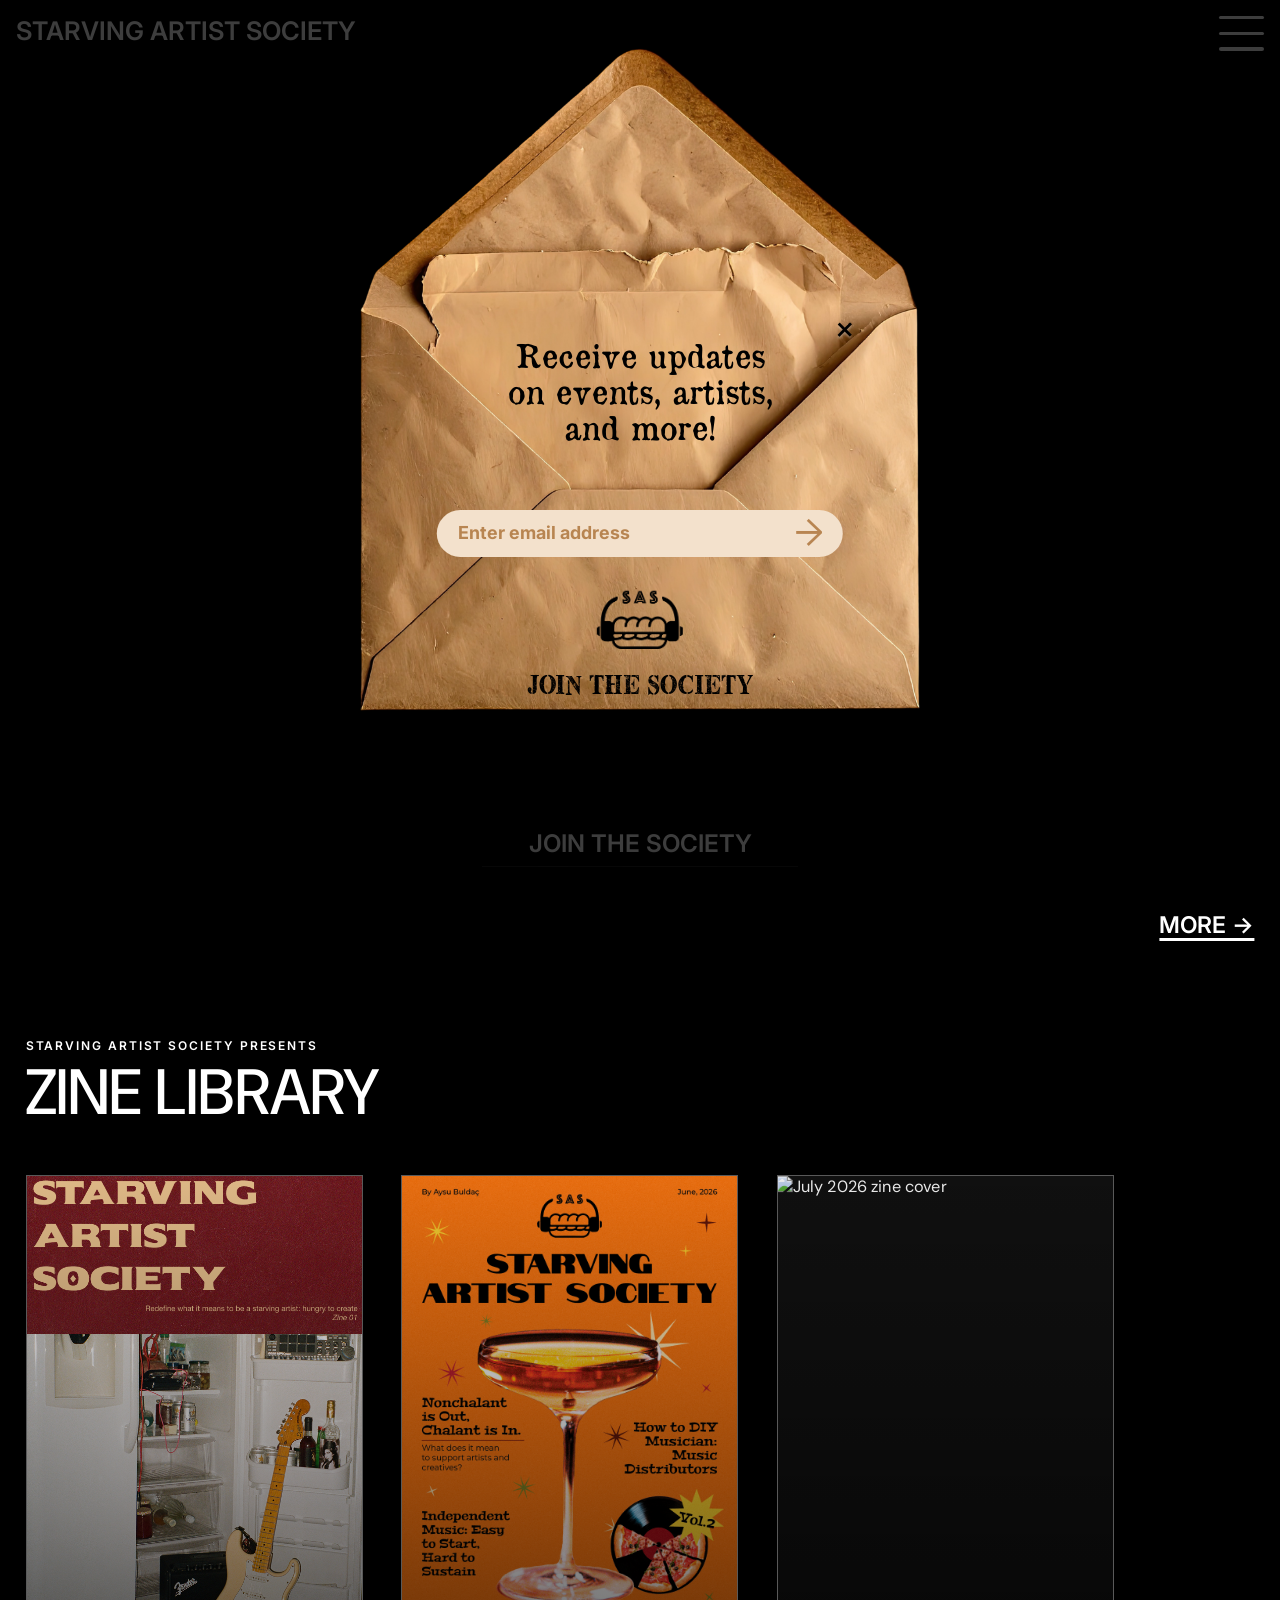
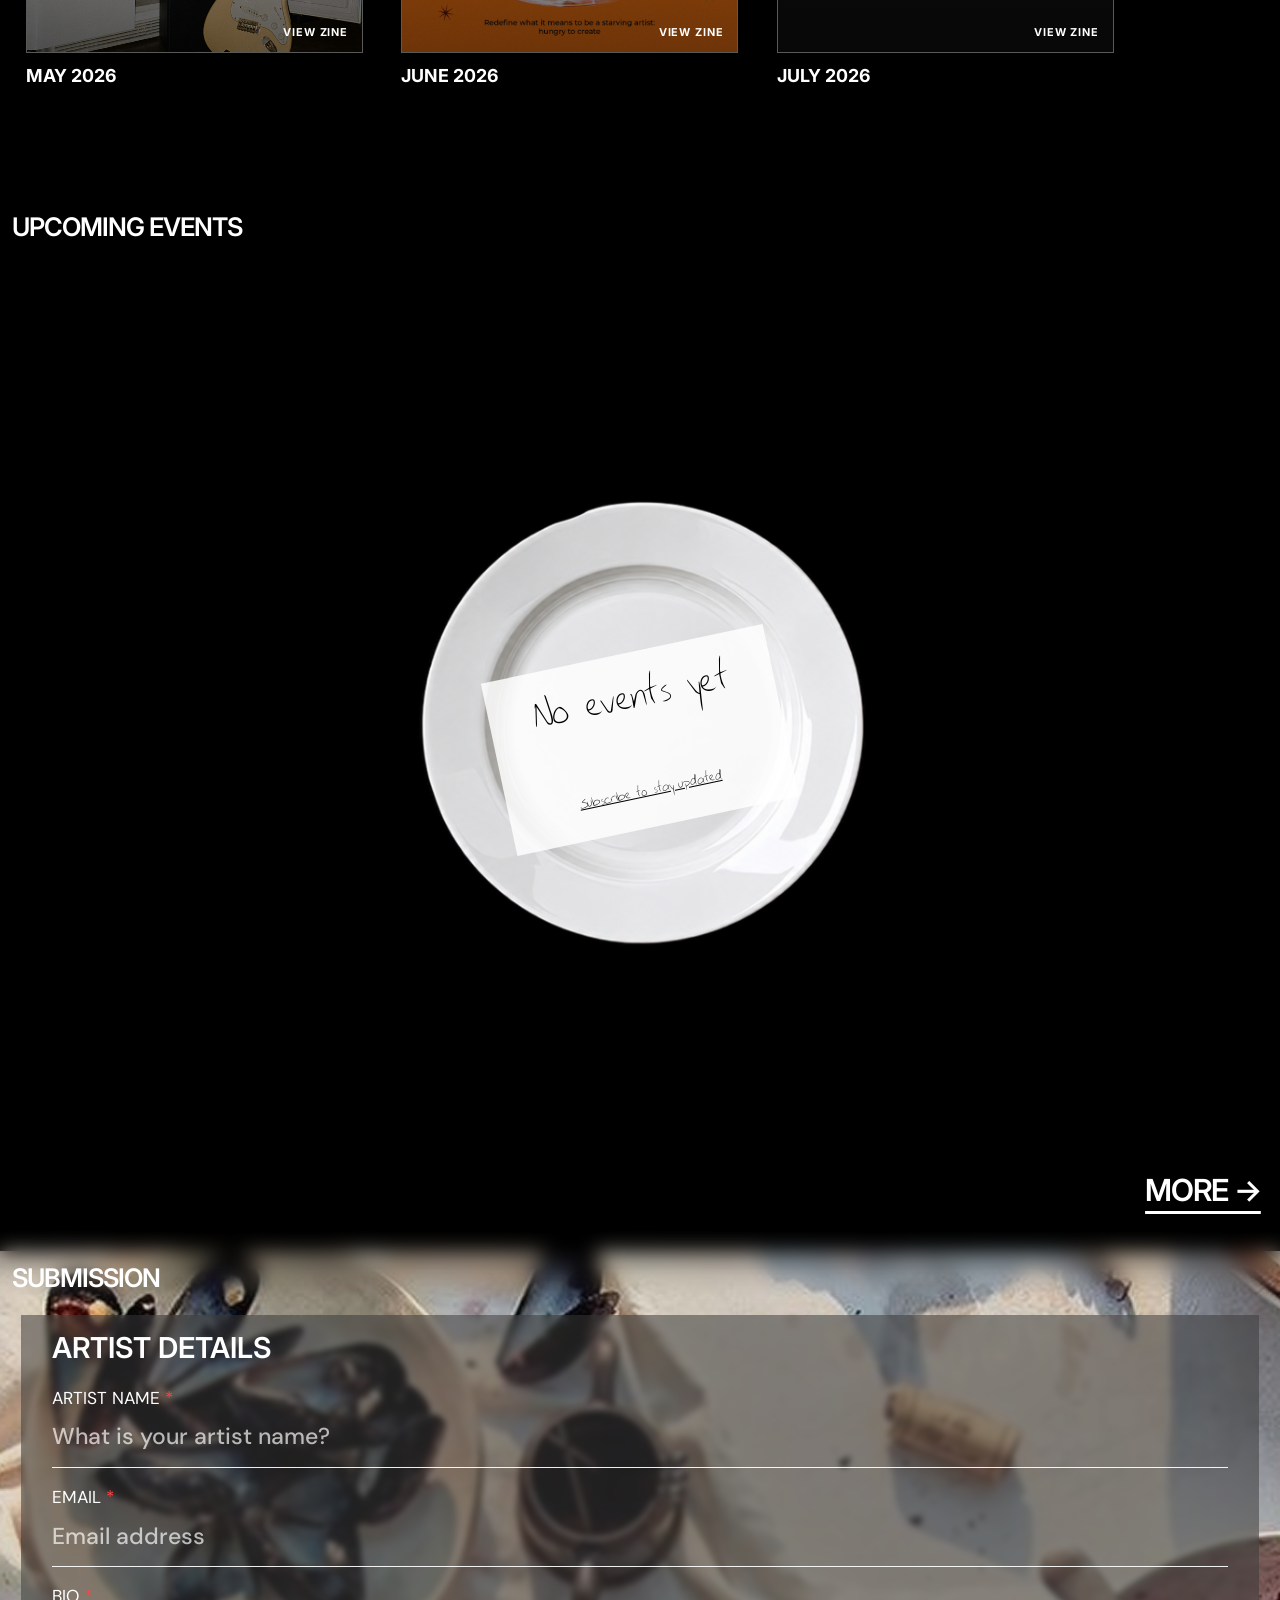
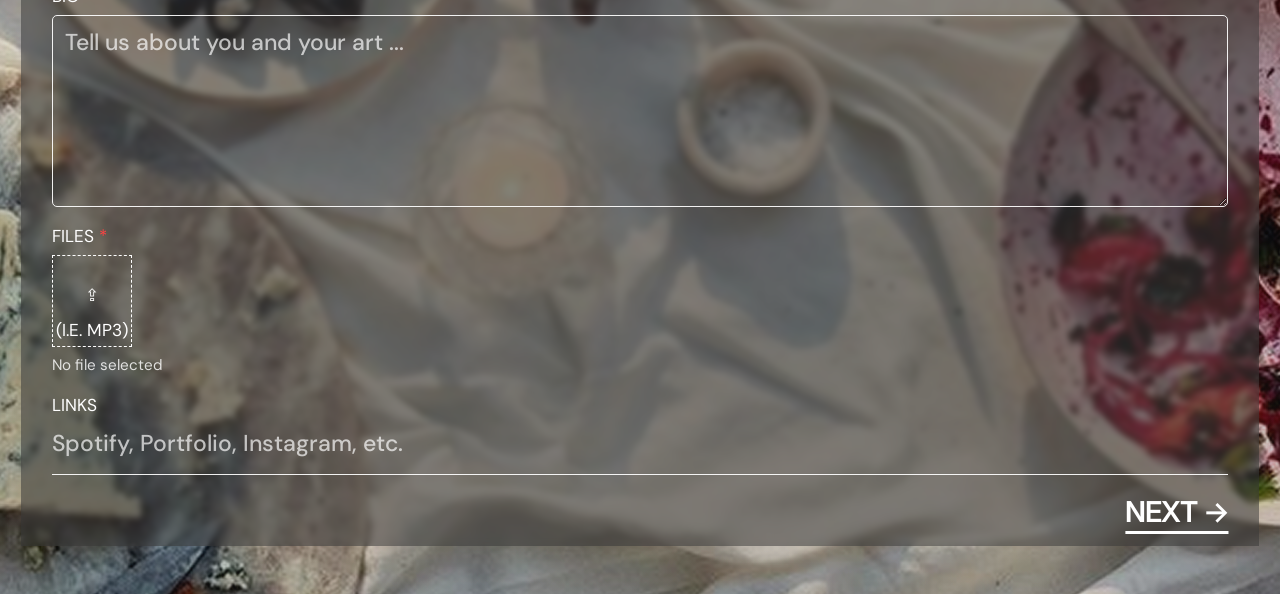
==== commit a4a05ba9: "Add July 2026 zine" ====
--- a/index.html
+++ b/index.html
@@ -91,6 +91,14 @@
                 </a>
                 <h3>June 2026</h3>
               </article>
+
+              <article class="home-zine-viewbox-card">
+                <a class="home-zine-viewbox-link" href="zine-view-july-2026.html" aria-label="Open July 2026 zine">
+                  <img src="assets/SAS_July,2026_Final/Front Cover_July2026.png" alt="July 2026 zine cover" />
+                  <span class="home-zine-viewbox-label">View Zine</span>
+                </a>
+                <h3>July 2026</h3>
+              </article>
             </div>
 
             <a class="zines-more-link" href="zine.html">More &#8594;</a>
--- a/home.css
+++ b/home.css
@@ -56,7 +56,7 @@
 }
 
 .home-zine-library {
-  width: min(100% - 2rem, 46rem);
+  width: min(100% - 2rem, 68rem);
   margin: 0 auto 0 clamp(1rem, 2vw, 2rem);
 }
 
@@ -85,7 +85,7 @@
 
 .home-zine-viewbox-grid {
   display: grid;
-  grid-template-columns: repeat(2, minmax(0, 1fr));
+  grid-template-columns: repeat(3, minmax(0, 1fr));
   gap: clamp(1.5rem, 3vw, 3rem);
 }
 
@@ -97,7 +97,7 @@
   position: relative;
   display: block;
   overflow: hidden;
-  aspect-ratio: 1;
+  aspect-ratio: 1748 / 2480;
   border: 1px solid rgba(255, 255, 255, 0.3);
   background: #111;
   color: #fff;
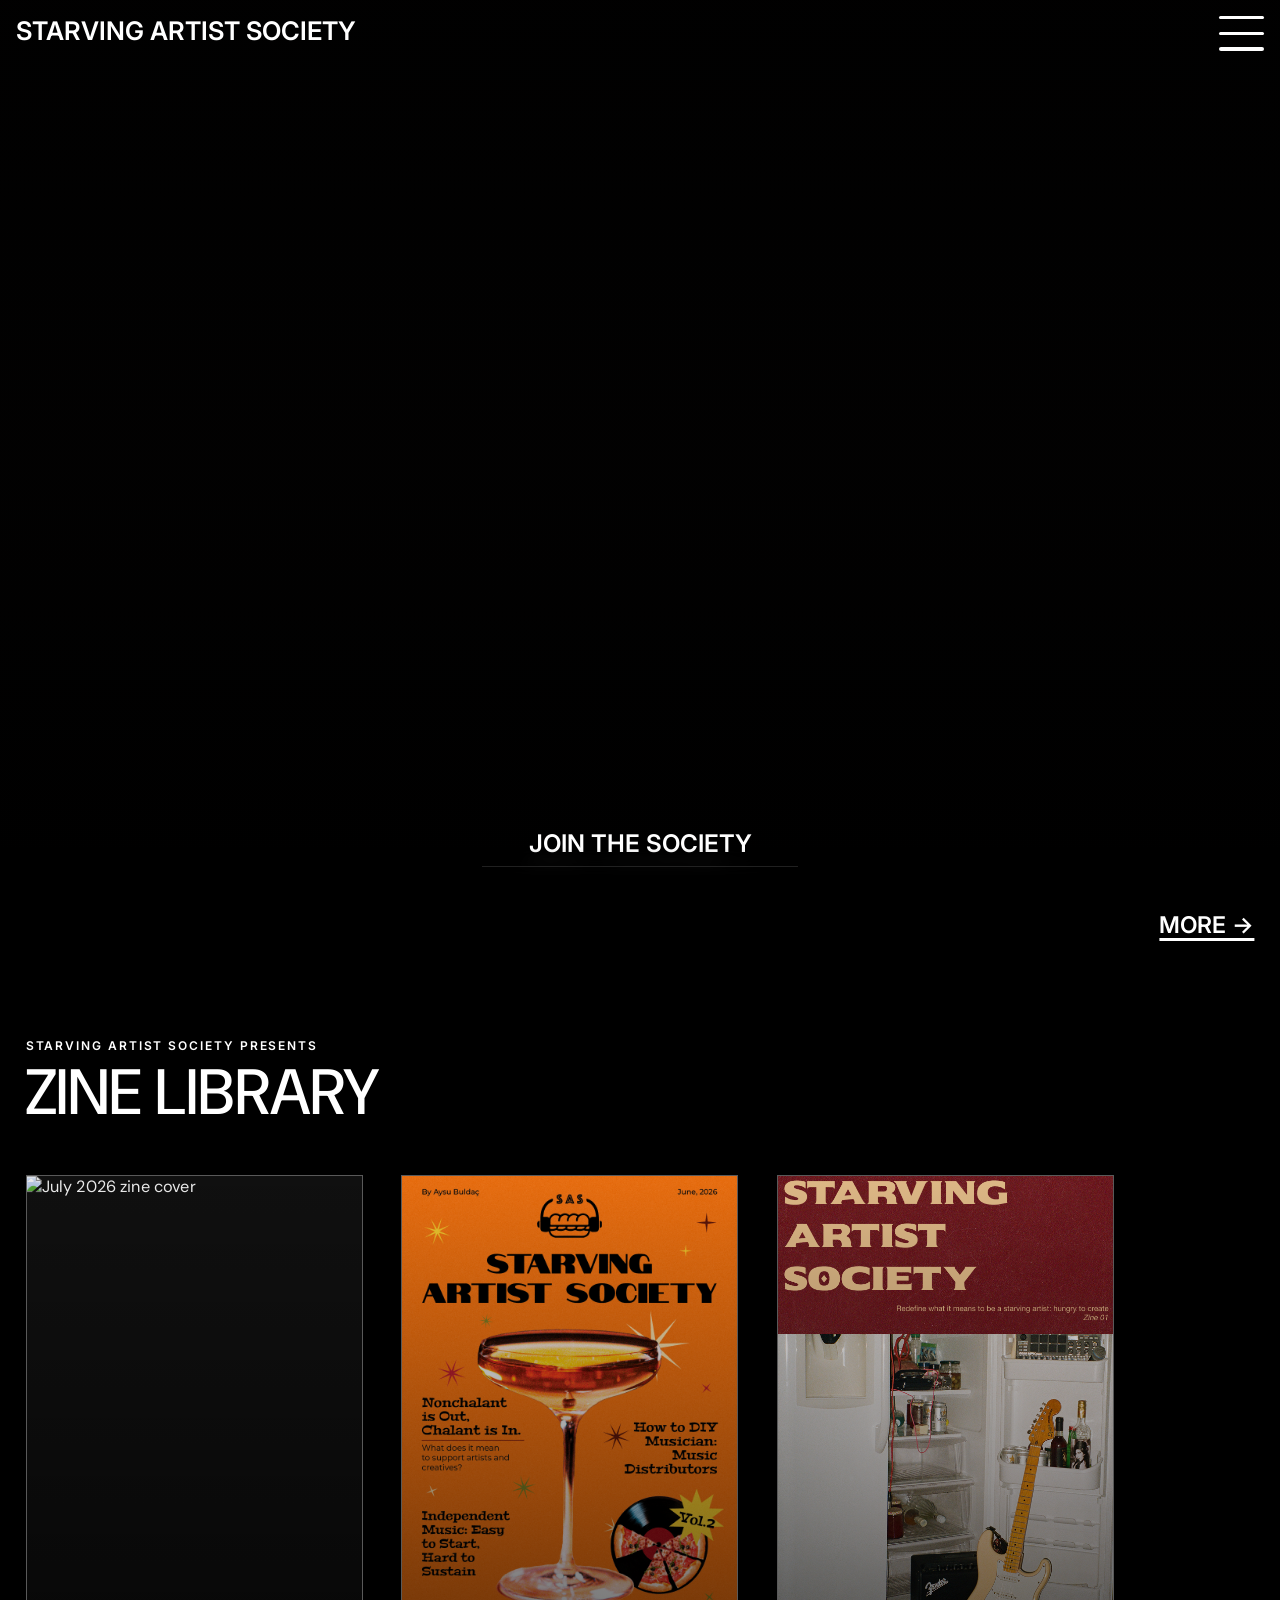
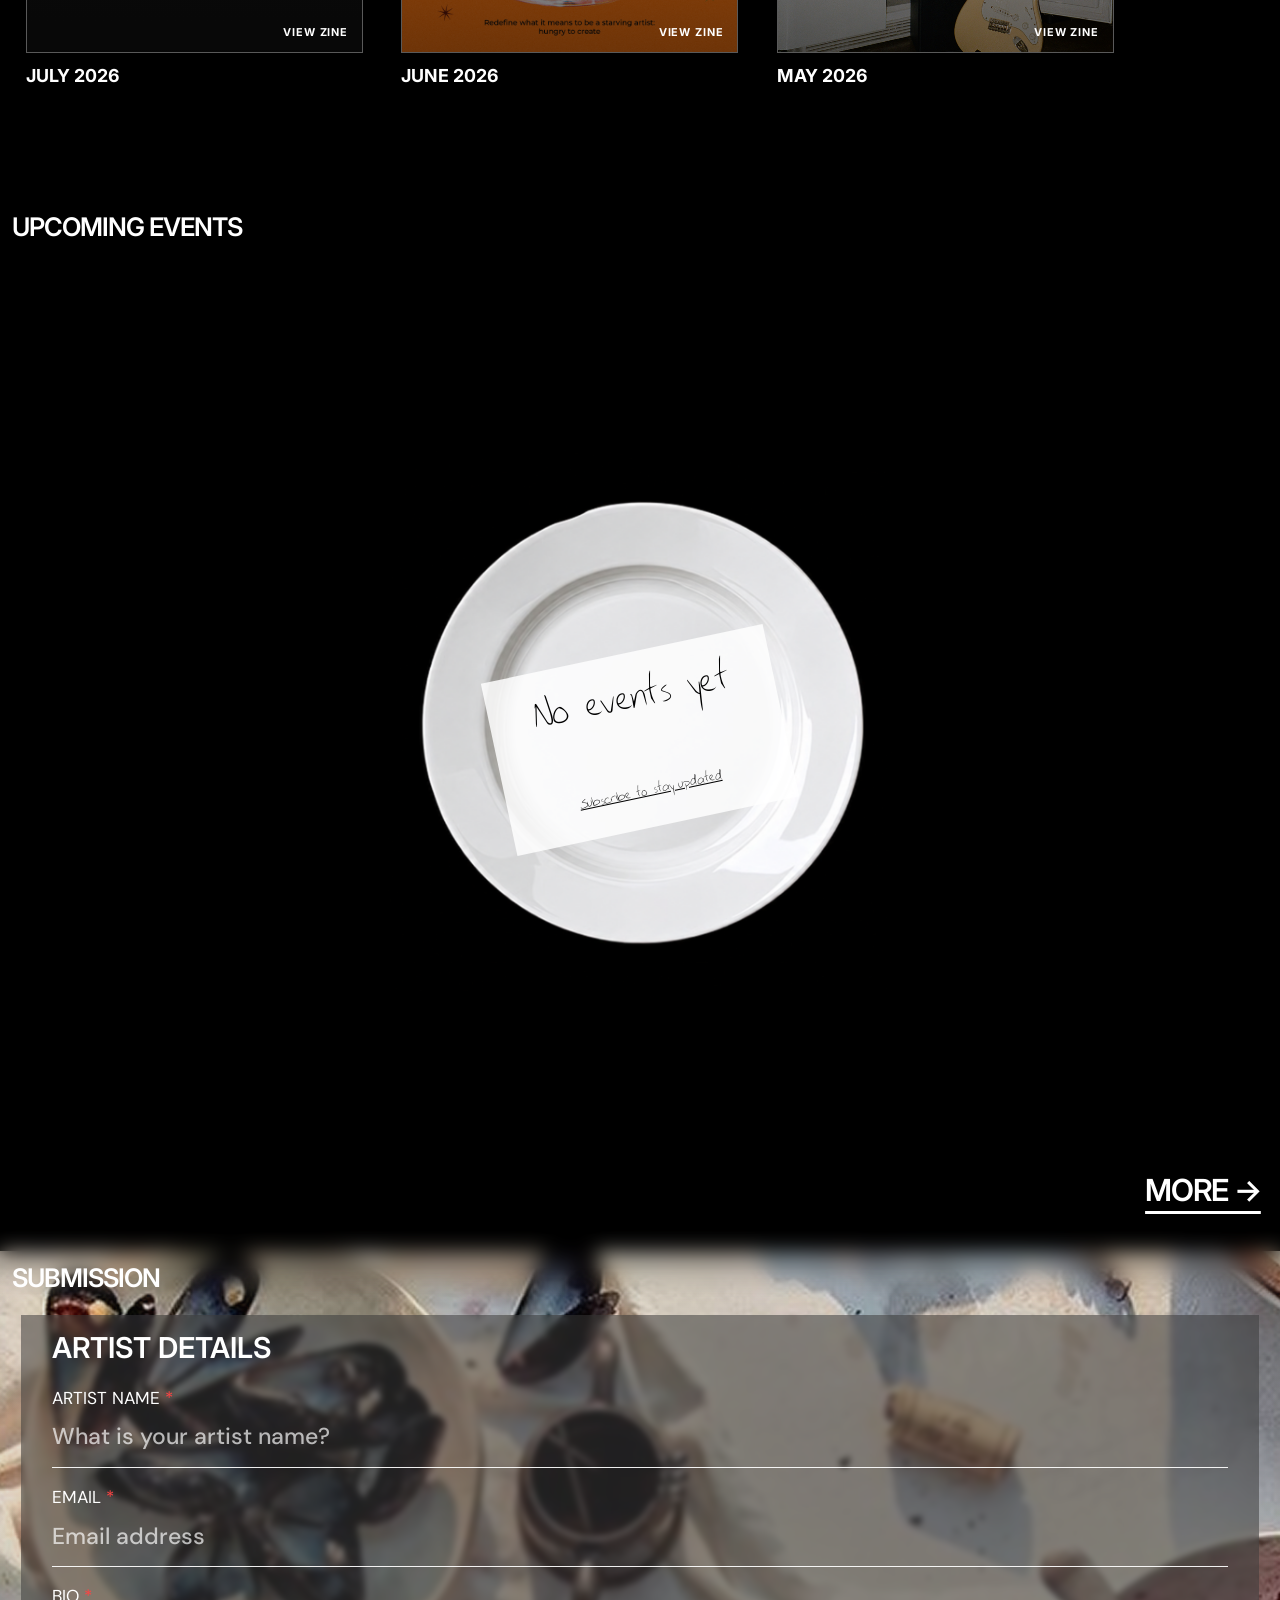
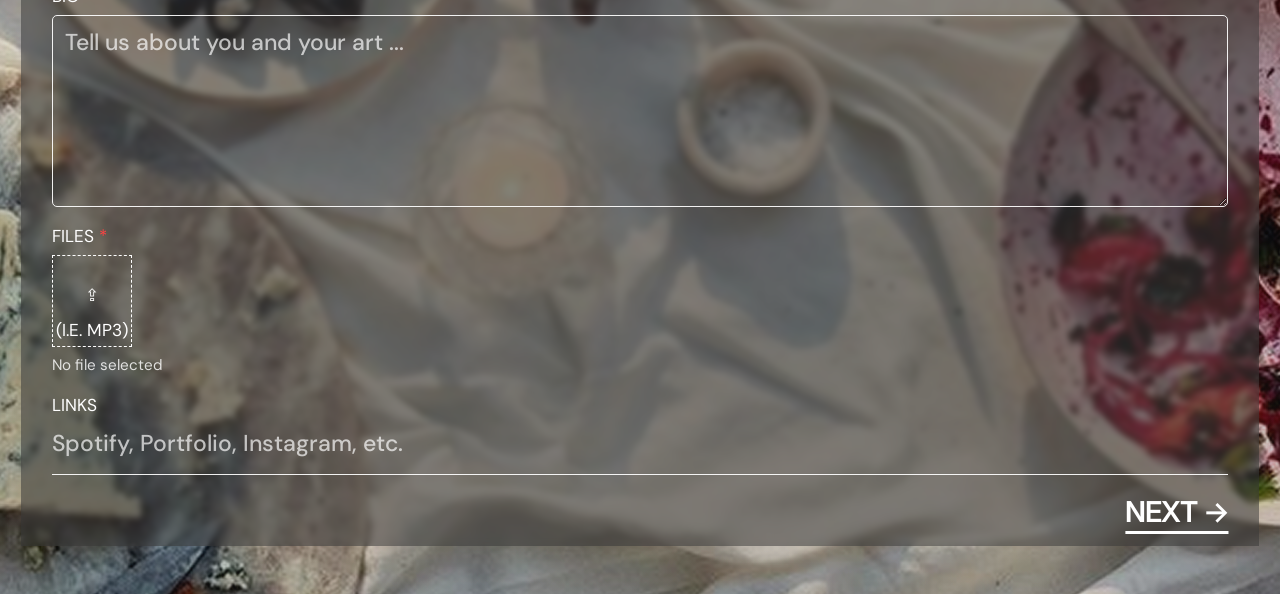
==== commit cb1a2a86: "Show newest zines first" ====
--- a/index.html
+++ b/index.html
@@ -77,11 +77,11 @@
 
             <div class="home-zine-viewbox-grid">
               <article class="home-zine-viewbox-card">
-                <a class="home-zine-viewbox-link" href="zine-view.html" aria-label="Open Zine 1">
-                  <img src="assets/zine pages desktop/cover.png" alt="Zine 1 cover" />
+                <a class="home-zine-viewbox-link" href="zine-view-july-2026.html" aria-label="Open July 2026 zine">
+                  <img src="assets/SAS_July,2026_Final/Front Cover_July2026.png" alt="July 2026 zine cover" />
                   <span class="home-zine-viewbox-label">View Zine</span>
                 </a>
-                <h3>May 2026</h3>
+                <h3>July 2026</h3>
               </article>
 
               <article class="home-zine-viewbox-card">
@@ -93,11 +93,11 @@
               </article>
 
               <article class="home-zine-viewbox-card">
-                <a class="home-zine-viewbox-link" href="zine-view-july-2026.html" aria-label="Open July 2026 zine">
-                  <img src="assets/SAS_July,2026_Final/Front Cover_July2026.png" alt="July 2026 zine cover" />
+                <a class="home-zine-viewbox-link" href="zine-view.html" aria-label="Open Zine 1">
+                  <img src="assets/zine pages desktop/cover.png" alt="Zine 1 cover" />
                   <span class="home-zine-viewbox-label">View Zine</span>
                 </a>
-                <h3>July 2026</h3>
+                <h3>May 2026</h3>
               </article>
             </div>
 
